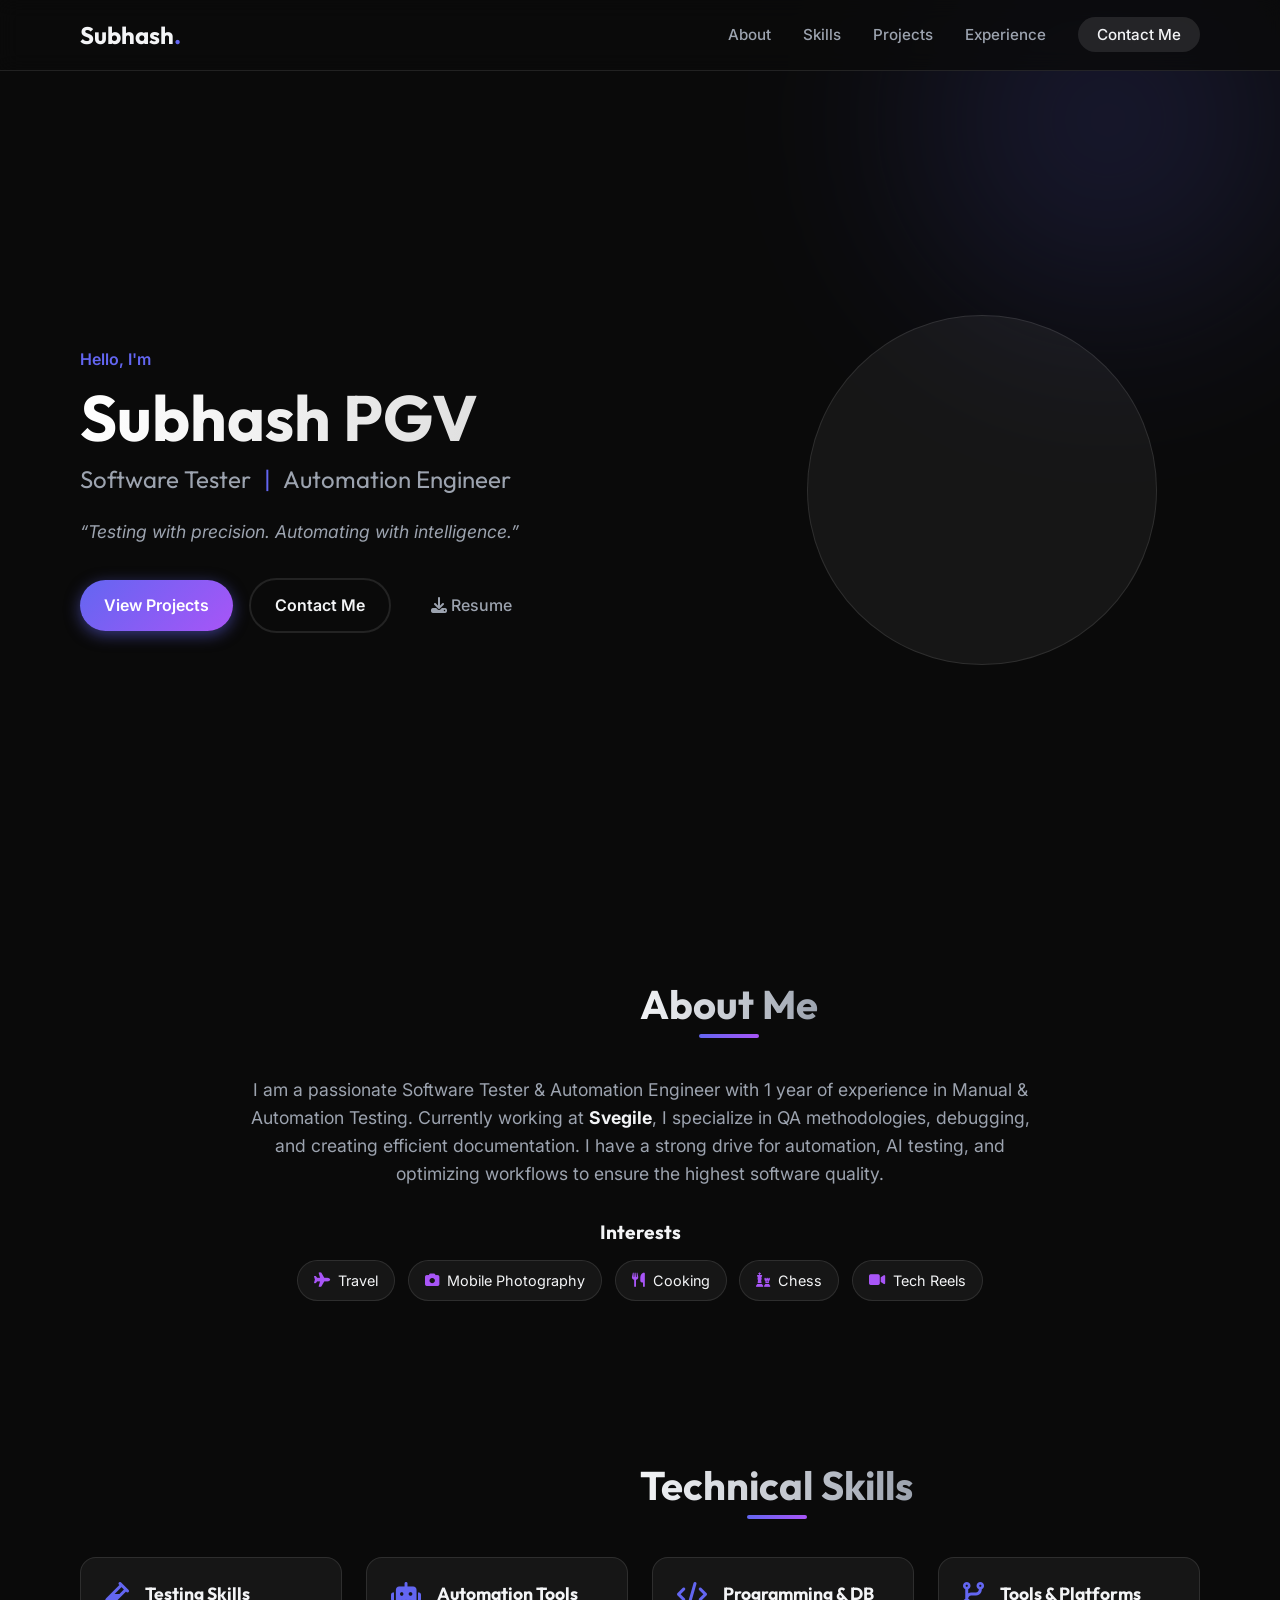
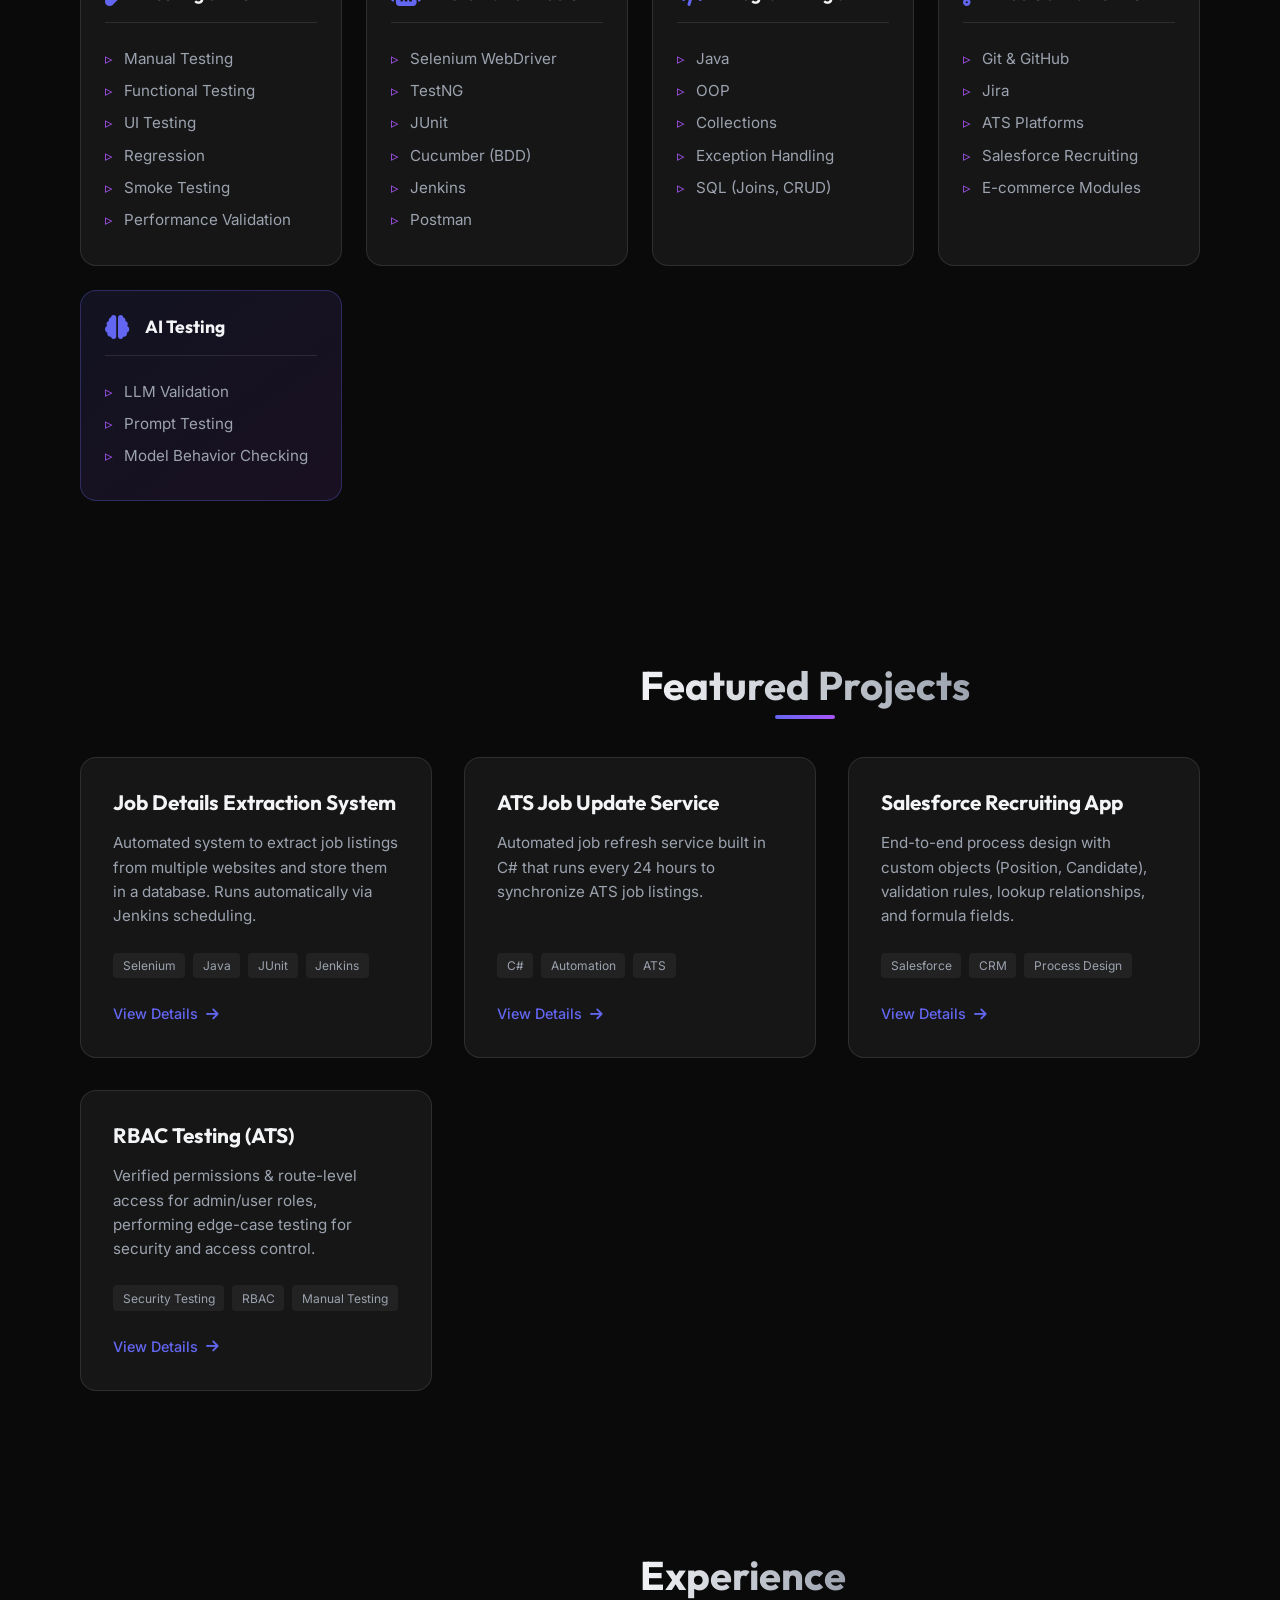
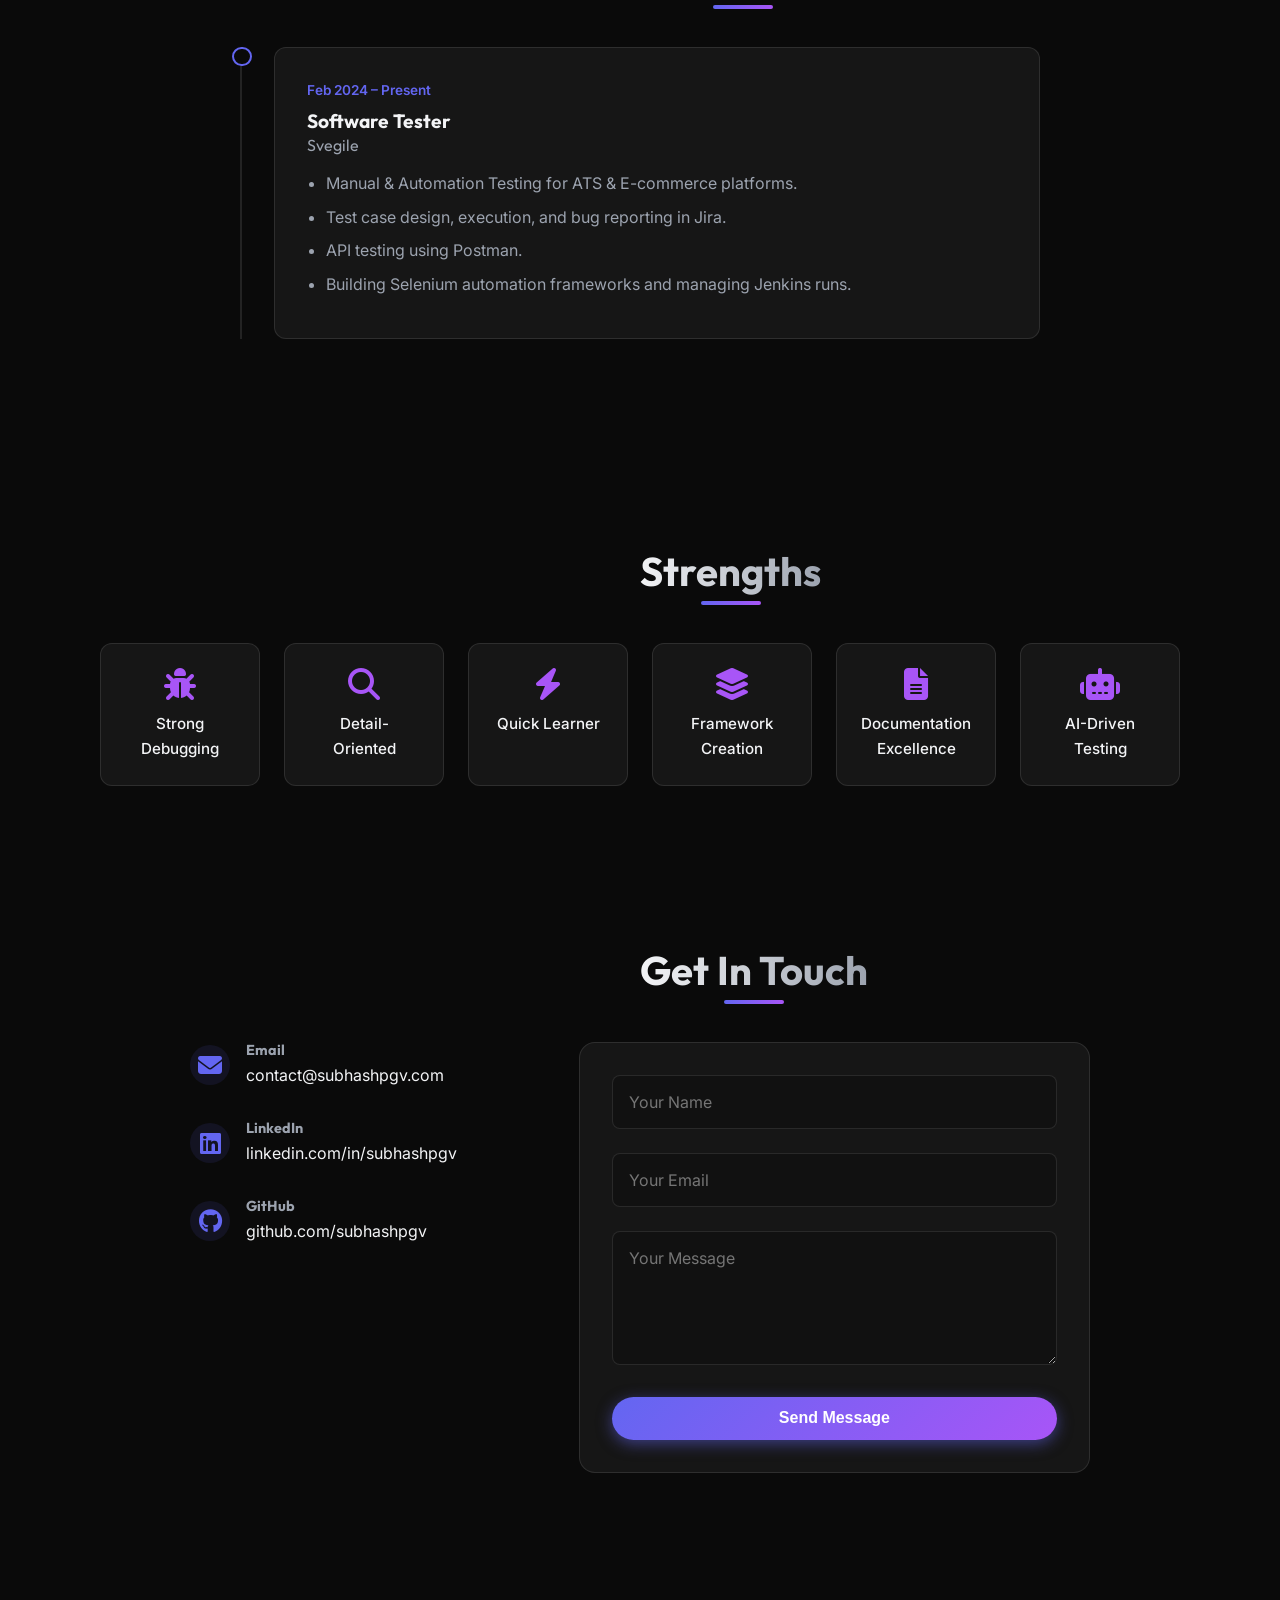
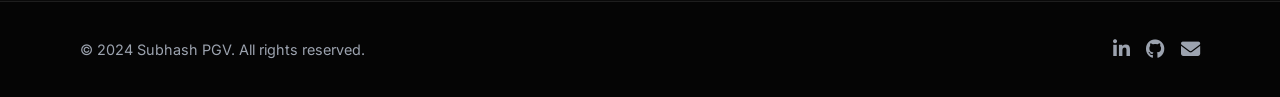
==== index.html @ 3dc6c3fd "Initial commit: Portfolio website" ====
<!DOCTYPE html>
<html lang="en">

<head>
    <meta charset="UTF-8">
    <meta name="viewport" content="width=device-width, initial-scale=1.0">
    <title>Subhash PGV | Software Tester & Automation Engineer</title>
    <meta name="description"
        content="Portfolio of Subhash PGV, a Software Tester & Automation Engineer specializing in Selenium, Java, and AI-driven testing.">
    <link rel="preconnect" href="https://fonts.googleapis.com">
    <link rel="preconnect" href="https://fonts.gstatic.com" crossorigin>
    <link
        href="https://fonts.googleapis.com/css2?family=Inter:wght@300;400;500;600;700&family=Outfit:wght@400;500;600;700&display=swap"
        rel="stylesheet">
    <link rel="stylesheet" href="style.css">
    <link rel="stylesheet" href="https://cdnjs.cloudflare.com/ajax/libs/font-awesome/6.4.0/css/all.min.css">
</head>

<body>
    <nav class="navbar">
        <div class="container nav-container">
            <a href="#" class="logo">Subhash<span class="accent">.</span></a>
            <button class="mobile-toggle" aria-label="Toggle navigation">
                <span class="bar"></span>
                <span class="bar"></span>
                <span class="bar"></span>
            </button>
            <ul class="nav-links">
                <li><a href="#about">About</a></li>
                <li><a href="#skills">Skills</a></li>
                <li><a href="#projects">Projects</a></li>
                <li><a href="#experience">Experience</a></li>
                <li><a href="#contact" class="btn-nav">Contact Me</a></li>
            </ul>
        </div>
    </nav>

    <header class="hero" id="home">
        <div class="container hero-container">
            <div class="hero-content">
                <span class="greeting">Hello, I'm</span>
                <h1 class="hero-title">Subhash PGV</h1>
                <h2 class="hero-subtitle">Software Tester <span class="divider">|</span> Automation Engineer</h2>
                <p class="hero-tagline">“Testing with precision. Automating with intelligence.”</p>
                <div class="hero-buttons">
                    <a href="#projects" class="btn btn-primary">View Projects</a>
                    <a href="#contact" class="btn btn-outline">Contact Me</a>
                    <a href="https://drive.google.com/file/d/YOUR_FILE_ID/view" target="_blank" class="btn btn-text"><i
                            class="fas fa-download"></i> Resume</a>
                </div>
            </div>
            <div class="hero-visual">
                <div class="visual-wrapper">
                    <!-- Image will be inserted here via CSS or img tag -->
                    <div class="glow-effect"></div>
                </div>
            </div>
        </div>
    </header>

    <section id="about" class="section about-section">
        <div class="container">
            <h2 class="section-title">About Me</h2>
            <div class="about-content">
                <p class="about-text">
                    I am a passionate Software Tester & Automation Engineer with 1 year of experience in Manual &
                    Automation Testing.
                    Currently working at <strong>Svegile</strong>, I specialize in QA methodologies, debugging, and
                    creating efficient documentation.
                    I have a strong drive for automation, AI testing, and optimizing workflows to ensure the highest
                    software quality.
                </p>
                <div class="interests">
                    <h3>Interests</h3>
                    <div class="interest-tags">
                        <span class="tag"><i class="fas fa-plane"></i> Travel</span>
                        <span class="tag"><i class="fas fa-camera"></i> Mobile Photography</span>
                        <span class="tag"><i class="fas fa-utensils"></i> Cooking</span>
                        <span class="tag"><i class="fas fa-chess"></i> Chess</span>
                        <span class="tag"><i class="fas fa-video"></i> Tech Reels</span>
                    </div>
                </div>
            </div>
        </div>
    </section>

    <section id="skills" class="section skills-section">
        <div class="container">
            <h2 class="section-title">Technical Skills</h2>
            <div class="skills-grid">
                <!-- Testing Skills -->
                <div class="skill-category">
                    <div class="category-header">
                        <i class="fas fa-vial"></i>
                        <h3>Testing Skills</h3>
                    </div>
                    <ul class="skill-list">
                        <li>Manual Testing</li>
                        <li>Functional Testing</li>
                        <li>UI Testing</li>
                        <li>Regression</li>
                        <li>Smoke Testing</li>
                        <li>Performance Validation</li>
                    </ul>
                </div>

                <!-- Automation Tools -->
                <div class="skill-category">
                    <div class="category-header">
                        <i class="fas fa-robot"></i>
                        <h3>Automation Tools</h3>
                    </div>
                    <ul class="skill-list">
                        <li>Selenium WebDriver</li>
                        <li>TestNG</li>
                        <li>JUnit</li>
                        <li>Cucumber (BDD)</li>
                        <li>Jenkins</li>
                        <li>Postman</li>
                    </ul>
                </div>

                <!-- Programming & DB -->
                <div class="skill-category">
                    <div class="category-header">
                        <i class="fas fa-code"></i>
                        <h3>Programming & DB</h3>
                    </div>
                    <ul class="skill-list">
                        <li>Java</li>
                        <li>OOP</li>
                        <li>Collections</li>
                        <li>Exception Handling</li>
                        <li>SQL (Joins, CRUD)</li>
                    </ul>
                </div>

                <!-- Version Control & Management -->
                <div class="skill-category">
                    <div class="category-header">
                        <i class="fas fa-code-branch"></i>
                        <h3>Tools & Platforms</h3>
                    </div>
                    <ul class="skill-list">
                        <li>Git & GitHub</li>
                        <li>Jira</li>
                        <li>ATS Platforms</li>
                        <li>Salesforce Recruiting</li>
                        <li>E-commerce Modules</li>
                    </ul>
                </div>

                <!-- AI Testing -->
                <div class="skill-category highlight-category">
                    <div class="category-header">
                        <i class="fas fa-brain"></i>
                        <h3>AI Testing</h3>
                    </div>
                    <ul class="skill-list">
                        <li>LLM Validation</li>
                        <li>Prompt Testing</li>
                        <li>Model Behavior Checking</li>
                    </ul>
                </div>
            </div>
        </div>
    </section>

    <section id="projects" class="section projects-section">
        <div class="container">
            <h2 class="section-title">Featured Projects</h2>
            <div class="projects-grid">
                <!-- Project 1 -->
                <article class="project-card">
                    <div class="card-content">
                        <h3 class="project-title">Job Details Extraction System</h3>
                        <p class="project-desc">Automated system to extract job listings from multiple websites and
                            store them in a database. Runs automatically via Jenkins scheduling.</p>
                        <div class="tech-stack">
                            <span>Selenium</span>
                            <span>Java</span>
                            <span>JUnit</span>
                            <span>Jenkins</span>
                        </div>
                        <a href="#" class="btn-link">View Details <i class="fas fa-arrow-right"></i></a>
                    </div>
                </article>

                <!-- Project 2 -->
                <article class="project-card">
                    <div class="card-content">
                        <h3 class="project-title">ATS Job Update Service</h3>
                        <p class="project-desc">Automated job refresh service built in C# that runs every 24 hours to
                            synchronize ATS job listings.</p>
                        <div class="tech-stack">
                            <span>C#</span>
                            <span>Automation</span>
                            <span>ATS</span>
                        </div>
                        <a href="#" class="btn-link">View Details <i class="fas fa-arrow-right"></i></a>
                    </div>
                </article>

                <!-- Project 3 -->
                <article class="project-card">
                    <div class="card-content">
                        <h3 class="project-title">Salesforce Recruiting App</h3>
                        <p class="project-desc">End-to-end process design with custom objects (Position, Candidate),
                            validation rules, lookup relationships, and formula fields.</p>
                        <div class="tech-stack">
                            <span>Salesforce</span>
                            <span>CRM</span>
                            <span>Process Design</span>
                        </div>
                        <a href="#" class="btn-link">View Details <i class="fas fa-arrow-right"></i></a>
                    </div>
                </article>

                <!-- Project 4 -->
                <article class="project-card">
                    <div class="card-content">
                        <h3 class="project-title">RBAC Testing (ATS)</h3>
                        <p class="project-desc">Verified permissions & route-level access for admin/user roles,
                            performing edge-case testing for security and access control.</p>
                        <div class="tech-stack">
                            <span>Security Testing</span>
                            <span>RBAC</span>
                            <span>Manual Testing</span>
                        </div>
                        <a href="#" class="btn-link">View Details <i class="fas fa-arrow-right"></i></a>
                    </div>
                </article>
            </div>
        </div>
    </section>

    <section id="experience" class="section experience-section">
        <div class="container">
            <h2 class="section-title">Experience</h2>
            <div class="timeline">
                <div class="timeline-item">
                    <div class="timeline-marker"></div>
                    <div class="timeline-content">
                        <span class="date">Feb 2024 – Present</span>
                        <h3 class="role">Software Tester</h3>
                        <h4 class="company">Svegile</h4>
                        <ul class="responsibilities">
                            <li>Manual & Automation Testing for ATS & E-commerce platforms.</li>
                            <li>Test case design, execution, and bug reporting in Jira.</li>
                            <li>API testing using Postman.</li>
                            <li>Building Selenium automation frameworks and managing Jenkins runs.</li>
                        </ul>
                    </div>
                </div>
            </div>
        </div>
    </section>

    <section id="strengths" class="section strengths-section">
        <div class="container">
            <h2 class="section-title">Strengths</h2>
            <div class="strengths-wrapper">
                <div class="strength-badge">
                    <i class="fas fa-bug"></i>
                    <span>Strong Debugging</span>
                </div>
                <div class="strength-badge">
                    <i class="fas fa-search"></i>
                    <span>Detail-Oriented</span>
                </div>
                <div class="strength-badge">
                    <i class="fas fa-bolt"></i>
                    <span>Quick Learner</span>
                </div>
                <div class="strength-badge">
                    <i class="fas fa-layer-group"></i>
                    <span>Framework Creation</span>
                </div>
                <div class="strength-badge">
                    <i class="fas fa-file-alt"></i>
                    <span>Documentation Excellence</span>
                </div>
                <div class="strength-badge">
                    <i class="fas fa-robot"></i>
                    <span>AI-Driven Testing</span>
                </div>
            </div>
        </div>
    </section>

    <section id="contact" class="section contact-section">
        <div class="container">
            <h2 class="section-title">Get In Touch</h2>
            <div class="contact-wrapper">
                <div class="contact-info">
                    <div class="info-item">
                        <i class="fas fa-envelope"></i>
                        <div>
                            <h4>Email</h4>
                            <a href="mailto:contact@subhashpgv.com">contact@subhashpgv.com</a>
                        </div>
                    </div>
                    <div class="info-item">
                        <i class="fab fa-linkedin"></i>
                        <div>
                            <h4>LinkedIn</h4>
                            <a href="#">linkedin.com/in/subhashpgv</a>
                        </div>
                    </div>
                    <div class="info-item">
                        <i class="fab fa-github"></i>
                        <div>
                            <h4>GitHub</h4>
                            <a href="#">github.com/subhashpgv</a>
                        </div>
                    </div>
                </div>
                <form class="contact-form" id="contactForm">
                    <div class="form-group">
                        <input type="text" id="name" required placeholder="Your Name">
                    </div>
                    <div class="form-group">
                        <input type="email" id="email" required placeholder="Your Email">
                    </div>
                    <div class="form-group">
                        <textarea id="message" rows="5" required placeholder="Your Message"></textarea>
                    </div>
                    <button type="submit" class="btn btn-primary btn-block">Send Message</button>
                </form>
            </div>
        </div>
    </section>

    <footer class="footer">
        <div class="container">
            <div class="footer-content">
                <p>&copy; 2024 Subhash PGV. All rights reserved.</p>
                <div class="social-links">
                    <a href="#" aria-label="LinkedIn"><i class="fab fa-linkedin-in"></i></a>
                    <a href="#" aria-label="GitHub"><i class="fab fa-github"></i></a>
                    <a href="#" aria-label="Email"><i class="fas fa-envelope"></i></a>
                </div>
            </div>
        </div>
    </footer>

    <script src="script.js"></script>
</body>

</html>
---- style.css ----
/* Design System & Variables */
:root {
    --bg-dark: #0a0a0a;
    --bg-card: rgba(255, 255, 255, 0.05);
    --bg-card-hover: rgba(255, 255, 255, 0.1);
    --primary: #6366f1;
    /* Indigo */
    --primary-glow: rgba(99, 102, 241, 0.5);
    --secondary: #a855f7;
    /* Purple */
    --accent: #ec4899;
    /* Pink */
    --text-main: #f3f4f6;
    --text-muted: #9ca3af;
    --border: rgba(255, 255, 255, 0.1);
    --font-main: 'Inter', sans-serif;
    --font-heading: 'Outfit', sans-serif;
    --transition: all 0.3s ease;
}

/* Reset & Base Styles */
* {
    margin: 0;
    padding: 0;
    box-sizing: border-box;
}

html {
    scroll-behavior: smooth;
}

body {
    font-family: var(--font-main);
    background-color: var(--bg-dark);
    color: var(--text-main);
    line-height: 1.6;
    overflow-x: hidden;
}

a {
    text-decoration: none;
    color: inherit;
    transition: var(--transition);
}

ul {
    list-style: none;
}

img {
    max-width: 100%;
    display: block;
}

.container {
    width: 90%;
    max-width: 1200px;
    margin: 0 auto;
    padding: 0 1rem;
}

/* Typography */
h1,
h2,
h3,
h4 {
    font-family: var(--font-heading);
    font-weight: 700;
    line-height: 1.2;
}

.section-title {
    font-size: 2.5rem;
    text-align: center;
    margin-bottom: 3rem;
    background: linear-gradient(to right, var(--text-main), var(--text-muted));
    -webkit-background-clip: text;
    -webkit-text-fill-color: transparent;
    position: relative;
    display: inline-block;
    left: 50%;
    transform: translateX(-50%);
}

.section-title::after {
    content: '';
    position: absolute;
    bottom: -10px;
    left: 50%;
    transform: translateX(-50%);
    width: 60px;
    height: 4px;
    background: linear-gradient(to right, var(--primary), var(--secondary));
    border-radius: 2px;
}

/* Buttons */
.btn {
    display: inline-block;
    padding: 0.8rem 1.5rem;
    border-radius: 50px;
    font-weight: 600;
    cursor: pointer;
    transition: var(--transition);
    border: none;
    font-size: 1rem;
}

.btn-primary {
    background: linear-gradient(135deg, var(--primary), var(--secondary));
    color: white;
    box-shadow: 0 4px 15px var(--primary-glow);
}

.btn-primary:hover {
    transform: translateY(-2px);
    box-shadow: 0 6px 20px var(--primary-glow);
}

.btn-outline {
    background: transparent;
    border: 2px solid var(--border);
    color: var(--text-main);
}

.btn-outline:hover {
    border-color: var(--primary);
    background: rgba(99, 102, 241, 0.1);
}

.btn-text {
    color: var(--text-muted);
    font-weight: 500;
}

.btn-text:hover {
    color: var(--primary);
}

/* Navbar */
.navbar {
    position: fixed;
    top: 0;
    left: 0;
    width: 100%;
    z-index: 1000;
    background: rgba(10, 10, 10, 0.8);
    backdrop-filter: blur(10px);
    border-bottom: 1px solid var(--border);
    padding: 1rem 0;
}

.nav-container {
    display: flex;
    justify-content: space-between;
    align-items: center;
}

.logo {
    font-family: var(--font-heading);
    font-size: 1.5rem;
    font-weight: 700;
}

.logo .accent {
    color: var(--primary);
}

.nav-links {
    display: flex;
    gap: 2rem;
    align-items: center;
}

.nav-links a {
    font-weight: 500;
    font-size: 0.95rem;
    color: var(--text-muted);
}

.nav-links a:hover,
.nav-links a.active {
    color: var(--text-main);
}

.btn-nav {
    padding: 0.5rem 1.2rem;
    background: rgba(255, 255, 255, 0.1);
    border-radius: 50px;
    color: var(--text-main) !important;
    transition: var(--transition);
}

.btn-nav:hover {
    background: var(--primary);
}

.mobile-toggle {
    display: none;
    background: none;
    border: none;
    cursor: pointer;
    flex-direction: column;
    gap: 5px;
}

.bar {
    width: 25px;
    height: 3px;
    background-color: var(--text-main);
    border-radius: 3px;
    transition: var(--transition);
}

/* Hero Section */
.hero {
    min-height: 100vh;
    display: flex;
    align-items: center;
    padding-top: 80px;
    /* Nav height */
    position: relative;
    overflow: hidden;
}

.hero::before {
    content: '';
    position: absolute;
    top: -20%;
    right: -10%;
    width: 600px;
    height: 600px;
    background: radial-gradient(circle, var(--primary-glow) 0%, transparent 70%);
    opacity: 0.4;
    filter: blur(80px);
    z-index: -1;
}

.hero-container {
    display: grid;
    grid-template-columns: 1.2fr 0.8fr;
    gap: 2rem;
    align-items: center;
}

.greeting {
    color: var(--primary);
    font-weight: 600;
    margin-bottom: 0.5rem;
    display: block;
}

.hero-title {
    font-size: 4rem;
    margin-bottom: 0.5rem;
    background: linear-gradient(to right, #fff, #ccc);
    -webkit-background-clip: text;
    -webkit-text-fill-color: transparent;
}

.hero-subtitle {
    font-size: 1.5rem;
    color: var(--text-muted);
    font-weight: 400;
    margin-bottom: 1.5rem;
}

.hero-subtitle .divider {
    color: var(--primary);
    margin: 0 0.5rem;
}

.hero-tagline {
    font-size: 1.1rem;
    color: var(--text-muted);
    margin-bottom: 2rem;
    max-width: 500px;
    font-style: italic;
}

.hero-buttons {
    display: flex;
    gap: 1rem;
    align-items: center;
    flex-wrap: wrap;
}

.hero-visual {
    display: flex;
    justify-content: center;
    align-items: center;
}

.visual-wrapper {
    width: 350px;
    height: 350px;
    border-radius: 50%;
    background: var(--bg-card);
    position: relative;
    border: 1px solid var(--border);
    overflow: hidden;
    /* Placeholder for image */
    display: flex;
    align-items: center;
    justify-content: center;
}

.visual-wrapper img {
    width: 100%;
    height: 100%;
    object-fit: cover;
}

/* Sections */
.section {
    padding: 5rem 0;
}

/* About Section */
.about-text {
    text-align: center;
    max-width: 800px;
    margin: 0 auto 2rem;
    font-size: 1.1rem;
    color: var(--text-muted);
}

.about-text strong {
    color: var(--text-main);
}

.interests {
    text-align: center;
    margin-top: 2rem;
}

.interests h3 {
    font-size: 1.2rem;
    margin-bottom: 1rem;
    color: var(--text-main);
}

.interest-tags {
    display: flex;
    justify-content: center;
    flex-wrap: wrap;
    gap: 0.8rem;
}

.tag {
    background: var(--bg-card);
    padding: 0.5rem 1rem;
    border-radius: 50px;
    font-size: 0.9rem;
    border: 1px solid var(--border);
    display: flex;
    align-items: center;
    gap: 0.5rem;
    transition: var(--transition);
}

.tag:hover {
    border-color: var(--primary);
    background: var(--bg-card-hover);
    transform: translateY(-2px);
}

.tag i {
    color: var(--secondary);
}

/* Skills Section */
.skills-grid {
    display: grid;
    grid-template-columns: repeat(auto-fit, minmax(250px, 1fr));
    gap: 1.5rem;
}

.skill-category {
    background: var(--bg-card);
    border: 1px solid var(--border);
    border-radius: 16px;
    padding: 1.5rem;
    transition: var(--transition);
}

.skill-category:hover {
    transform: translateY(-5px);
    border-color: var(--primary);
    box-shadow: 0 10px 30px rgba(0, 0, 0, 0.2);
}

.category-header {
    display: flex;
    align-items: center;
    gap: 1rem;
    margin-bottom: 1.5rem;
    padding-bottom: 1rem;
    border-bottom: 1px solid var(--border);
}

.category-header i {
    font-size: 1.5rem;
    color: var(--primary);
}

.category-header h3 {
    font-size: 1.1rem;
}

.skill-list li {
    margin-bottom: 0.5rem;
    color: var(--text-muted);
    font-size: 0.95rem;
    position: relative;
    padding-left: 1.2rem;
}

.skill-list li::before {
    content: '▹';
    position: absolute;
    left: 0;
    color: var(--secondary);
}

.highlight-category {
    background: linear-gradient(145deg, rgba(99, 102, 241, 0.1), rgba(168, 85, 247, 0.1));
    border-color: rgba(99, 102, 241, 0.3);
}

/* Projects Section */
.projects-grid {
    display: grid;
    grid-template-columns: repeat(auto-fit, minmax(300px, 1fr));
    gap: 2rem;
}

.project-card {
    background: var(--bg-card);
    border-radius: 16px;
    overflow: hidden;
    border: 1px solid var(--border);
    transition: var(--transition);
    display: flex;
    flex-direction: column;
}

.project-card:hover {
    transform: translateY(-5px);
    border-color: var(--secondary);
}

.card-content {
    padding: 2rem;
    flex: 1;
    display: flex;
    flex-direction: column;
}

.project-title {
    font-size: 1.3rem;
    margin-bottom: 1rem;
    color: var(--text-main);
}

.project-desc {
    color: var(--text-muted);
    font-size: 0.95rem;
    margin-bottom: 1.5rem;
    flex-grow: 1;
}

.tech-stack {
    display: flex;
    flex-wrap: wrap;
    gap: 0.5rem;
    margin-bottom: 1.5rem;
}

.tech-stack span {
    font-size: 0.75rem;
    padding: 0.2rem 0.6rem;
    background: rgba(255, 255, 255, 0.05);
    border-radius: 4px;
    color: var(--text-muted);
}

.btn-link {
    color: var(--primary);
    font-weight: 500;
    font-size: 0.9rem;
    display: inline-flex;
    align-items: center;
    gap: 0.5rem;
}

.btn-link:hover {
    gap: 0.8rem;
    color: var(--secondary);
}

/* Experience Section */
.timeline {
    max-width: 800px;
    margin: 0 auto;
    position: relative;
    padding-left: 2rem;
    border-left: 2px solid var(--border);
}

.timeline-item {
    position: relative;
    margin-bottom: 3rem;
}

.timeline-marker {
    position: absolute;
    left: -2.6rem;
    top: 0;
    width: 1.2rem;
    height: 1.2rem;
    background: var(--bg-dark);
    border: 2px solid var(--primary);
    border-radius: 50%;
}

.timeline-content {
    background: var(--bg-card);
    padding: 2rem;
    border-radius: 12px;
    border: 1px solid var(--border);
}

.date {
    font-size: 0.85rem;
    color: var(--primary);
    font-weight: 600;
    margin-bottom: 0.5rem;
    display: block;
}

.role {
    font-size: 1.2rem;
    margin-bottom: 0.2rem;
}

.company {
    font-size: 1rem;
    color: var(--text-muted);
    font-weight: 400;
    margin-bottom: 1rem;
}

.responsibilities {
    list-style: disc;
    padding-left: 1.2rem;
    color: var(--text-muted);
}

.responsibilities li {
    margin-bottom: 0.5rem;
}

/* Strengths Section */
.strengths-wrapper {
    display: flex;
    flex-wrap: wrap;
    justify-content: center;
    gap: 1.5rem;
}

.strength-badge {
    display: flex;
    flex-direction: column;
    align-items: center;
    gap: 0.8rem;
    background: var(--bg-card);
    padding: 1.5rem;
    border-radius: 12px;
    width: 160px;
    text-align: center;
    border: 1px solid var(--border);
    transition: var(--transition);
}

.strength-badge:hover {
    border-color: var(--primary);
    transform: translateY(-5px);
}

.strength-badge i {
    font-size: 2rem;
    color: var(--secondary);
}

.strength-badge span {
    font-size: 0.95rem;
    font-weight: 500;
}

/* Contact Section */
.contact-wrapper {
    display: grid;
    grid-template-columns: 1fr 1.5fr;
    gap: 3rem;
    max-width: 900px;
    margin: 0 auto;
}

.info-item {
    display: flex;
    align-items: center;
    gap: 1rem;
    margin-bottom: 2rem;
}

.info-item i {
    font-size: 1.5rem;
    color: var(--primary);
    width: 40px;
    height: 40px;
    background: rgba(99, 102, 241, 0.1);
    display: flex;
    align-items: center;
    justify-content: center;
    border-radius: 50%;
}

.info-item h4 {
    font-size: 0.9rem;
    color: var(--text-muted);
    margin-bottom: 0.2rem;
}

.contact-form {
    background: var(--bg-card);
    padding: 2rem;
    border-radius: 16px;
    border: 1px solid var(--border);
}

.form-group {
    margin-bottom: 1.5rem;
}

.form-group input,
.form-group textarea {
    width: 100%;
    padding: 1rem;
    background: rgba(0, 0, 0, 0.2);
    border: 1px solid var(--border);
    border-radius: 8px;
    color: var(--text-main);
    font-family: var(--font-main);
    font-size: 1rem;
    transition: var(--transition);
}

.form-group input:focus,
.form-group textarea:focus {
    outline: none;
    border-color: var(--primary);
    background: rgba(0, 0, 0, 0.4);
}

.btn-block {
    width: 100%;
}

/* Footer */
.footer {
    padding: 2rem 0;
    border-top: 1px solid var(--border);
    margin-top: 3rem;
    background: #050505;
}

.footer-content {
    display: flex;
    justify-content: space-between;
    align-items: center;
}

.footer p {
    color: var(--text-muted);
    font-size: 0.9rem;
}

.social-links {
    display: flex;
    gap: 1rem;
}

.social-links a {
    color: var(--text-muted);
    font-size: 1.2rem;
}

.social-links a:hover {
    color: var(--primary);
}

/* Mobile Responsiveness */
@media (max-width: 768px) {
    .section-title {
        font-size: 2rem;
    }

    .mobile-toggle {
        display: flex;
        z-index: 1001;
    }

    .nav-links {
        position: fixed;
        top: 0;
        right: -100%;
        width: 70%;
        height: 100vh;
        background: rgba(10, 10, 10, 0.95);
        backdrop-filter: blur(10px);
        flex-direction: column;
        justify-content: center;
        transition: var(--transition);
        border-left: 1px solid var(--border);
    }

    .nav-links.active {
        right: 0;
    }

    .hero-container {
        grid-template-columns: 1fr;
        text-align: center;
        padding-top: 2rem;
    }

    .hero-title {
        font-size: 2.5rem;
    }

    .hero-buttons {
        justify-content: center;
    }

    .hero-visual {
        margin-top: 2rem;
    }

    .visual-wrapper {
        width: 280px;
        height: 280px;
    }

    .contact-wrapper {
        grid-template-columns: 1fr;
    }

    .footer-content {
        flex-direction: column;
        gap: 1rem;
        text-align: center;
    }
}

@media (max-width: 480px) {
    .hero-title {
        font-size: 2rem;
    }

    .section {
        padding: 3rem 0;
    }

    .visual-wrapper {
        width: 240px;
        height: 240px;
    }
}
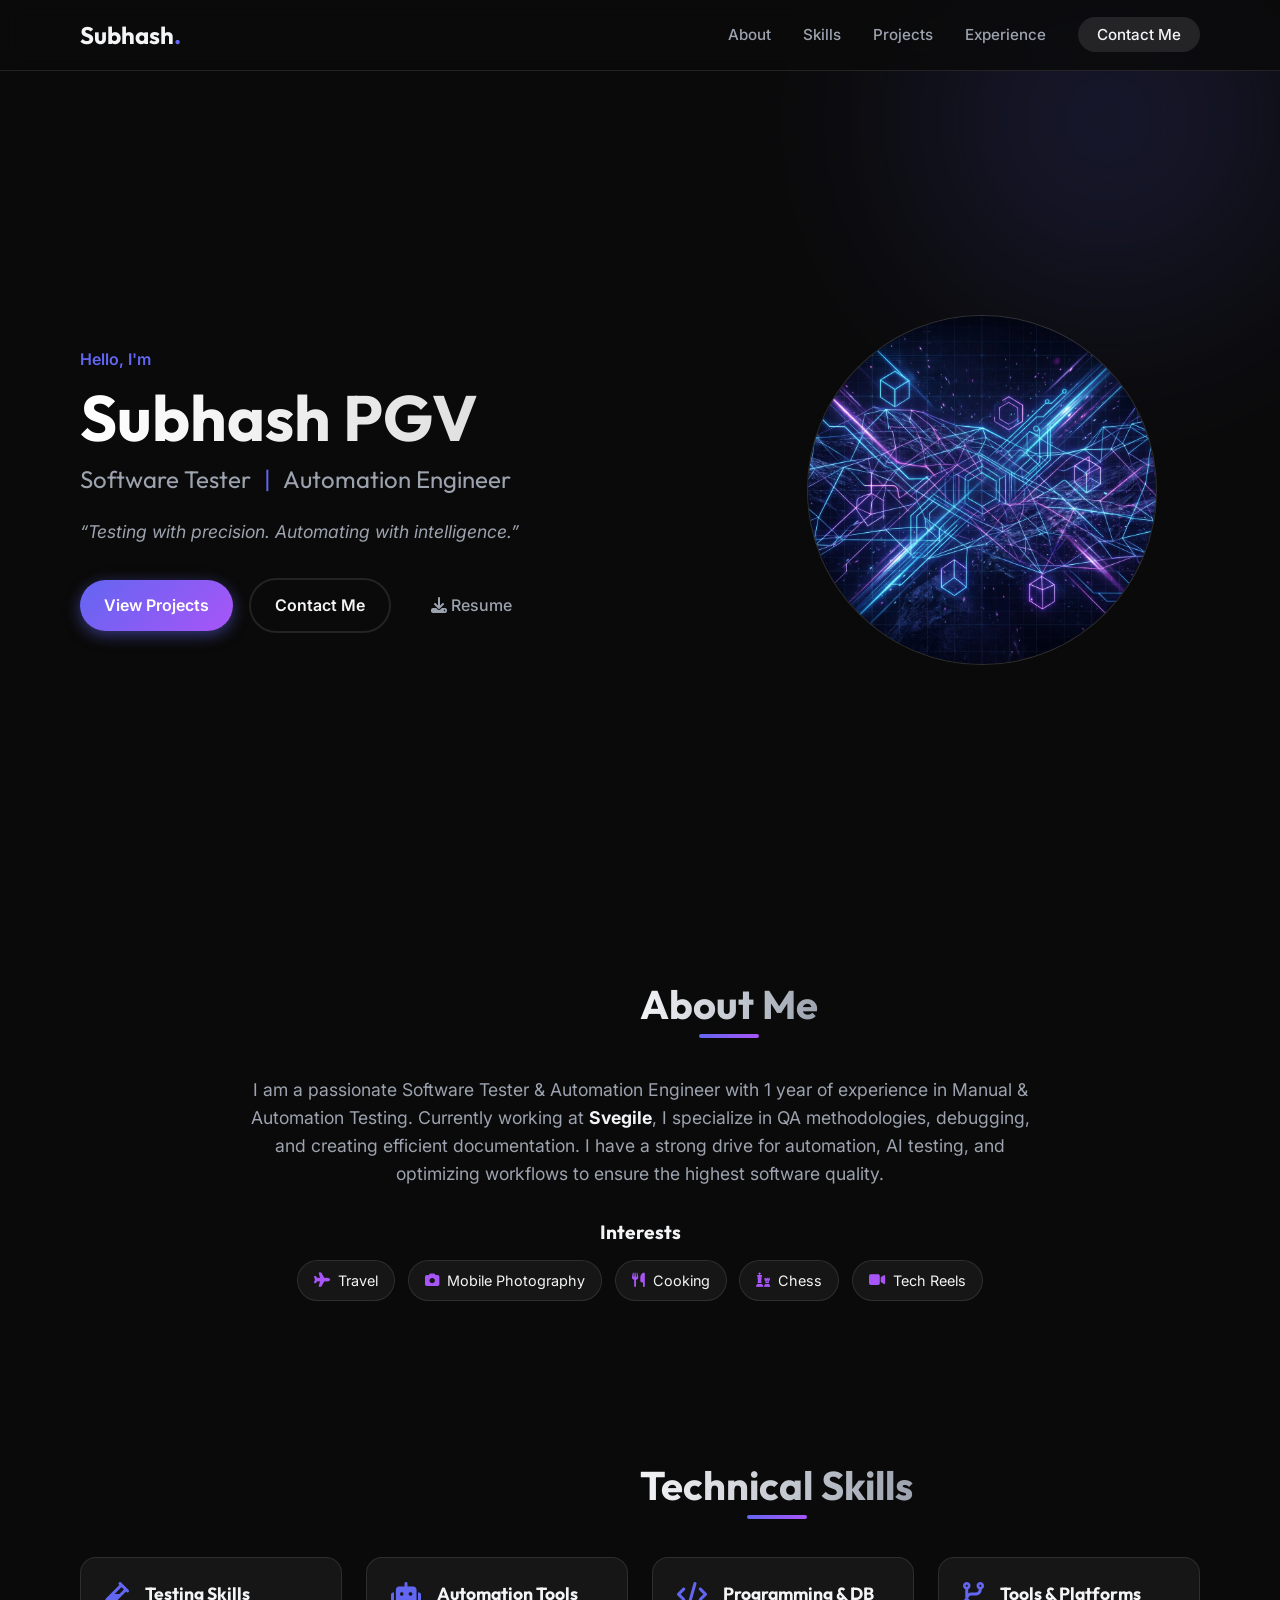
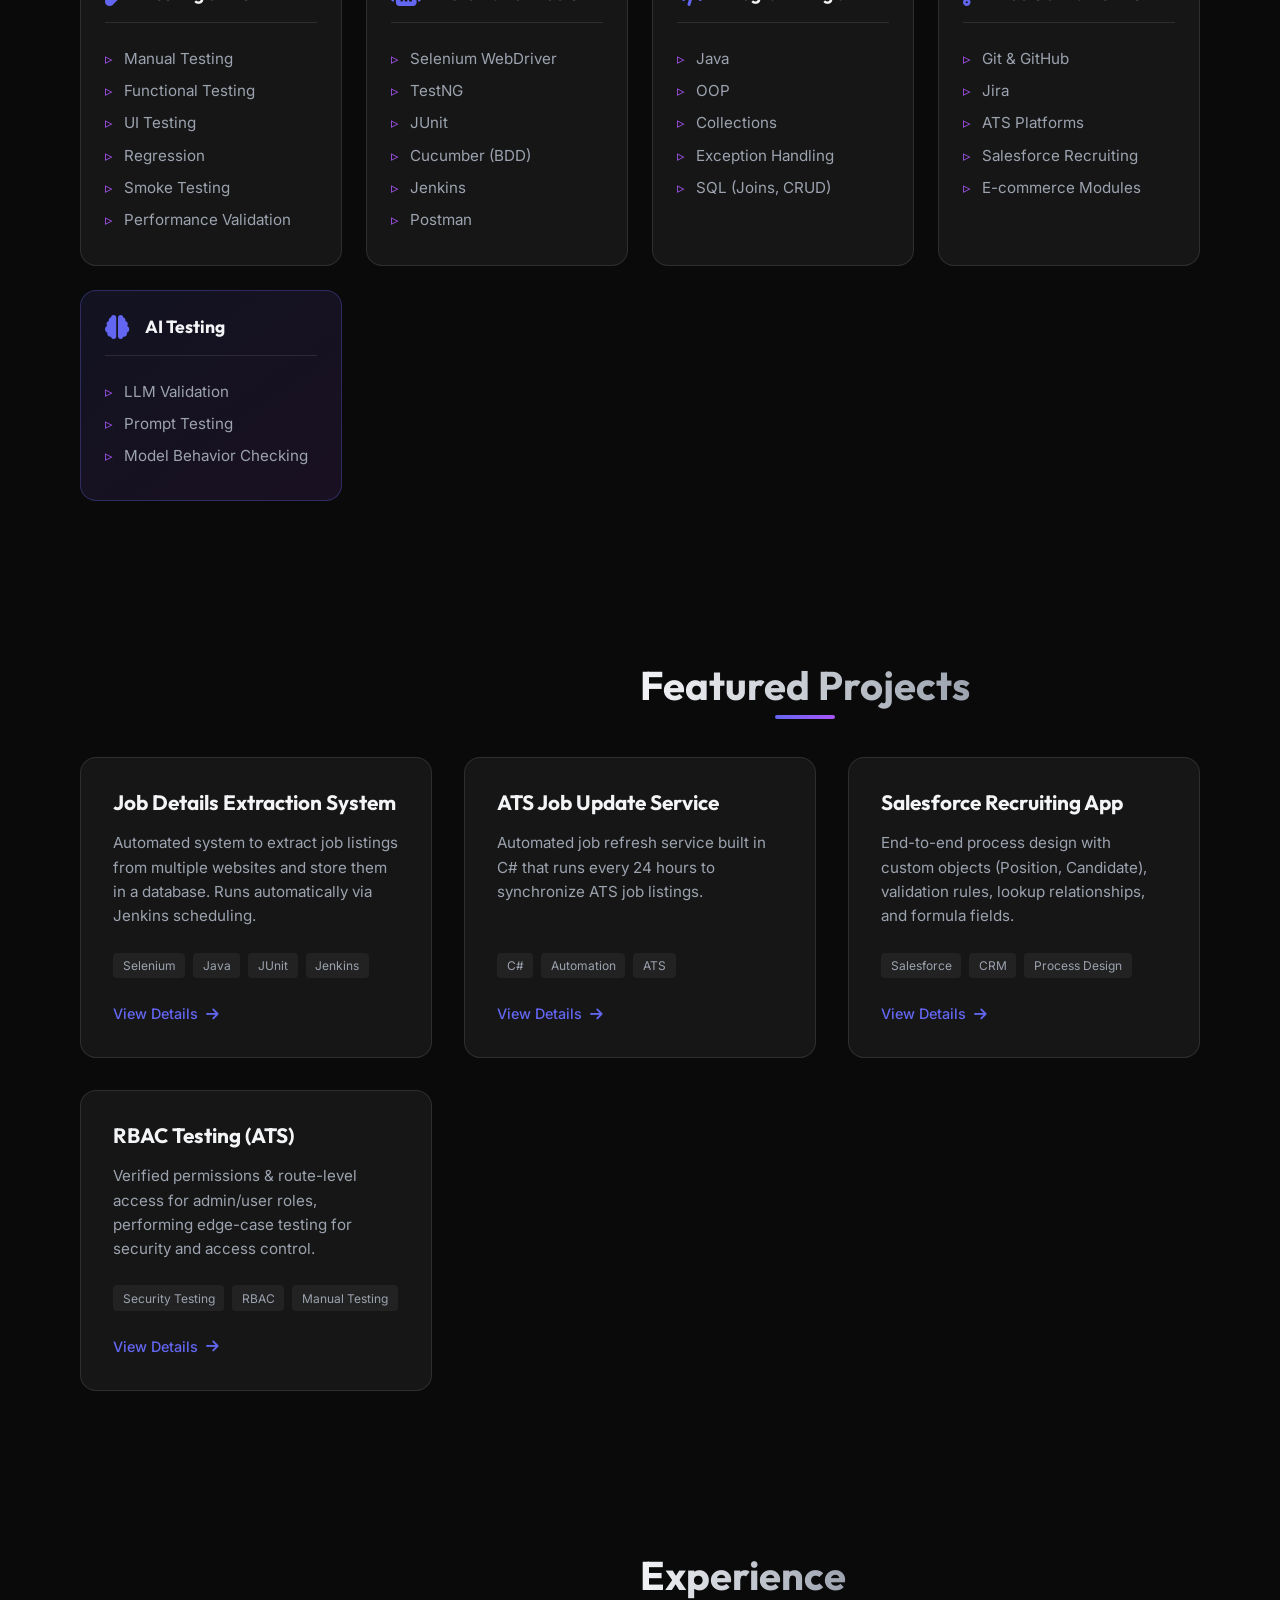
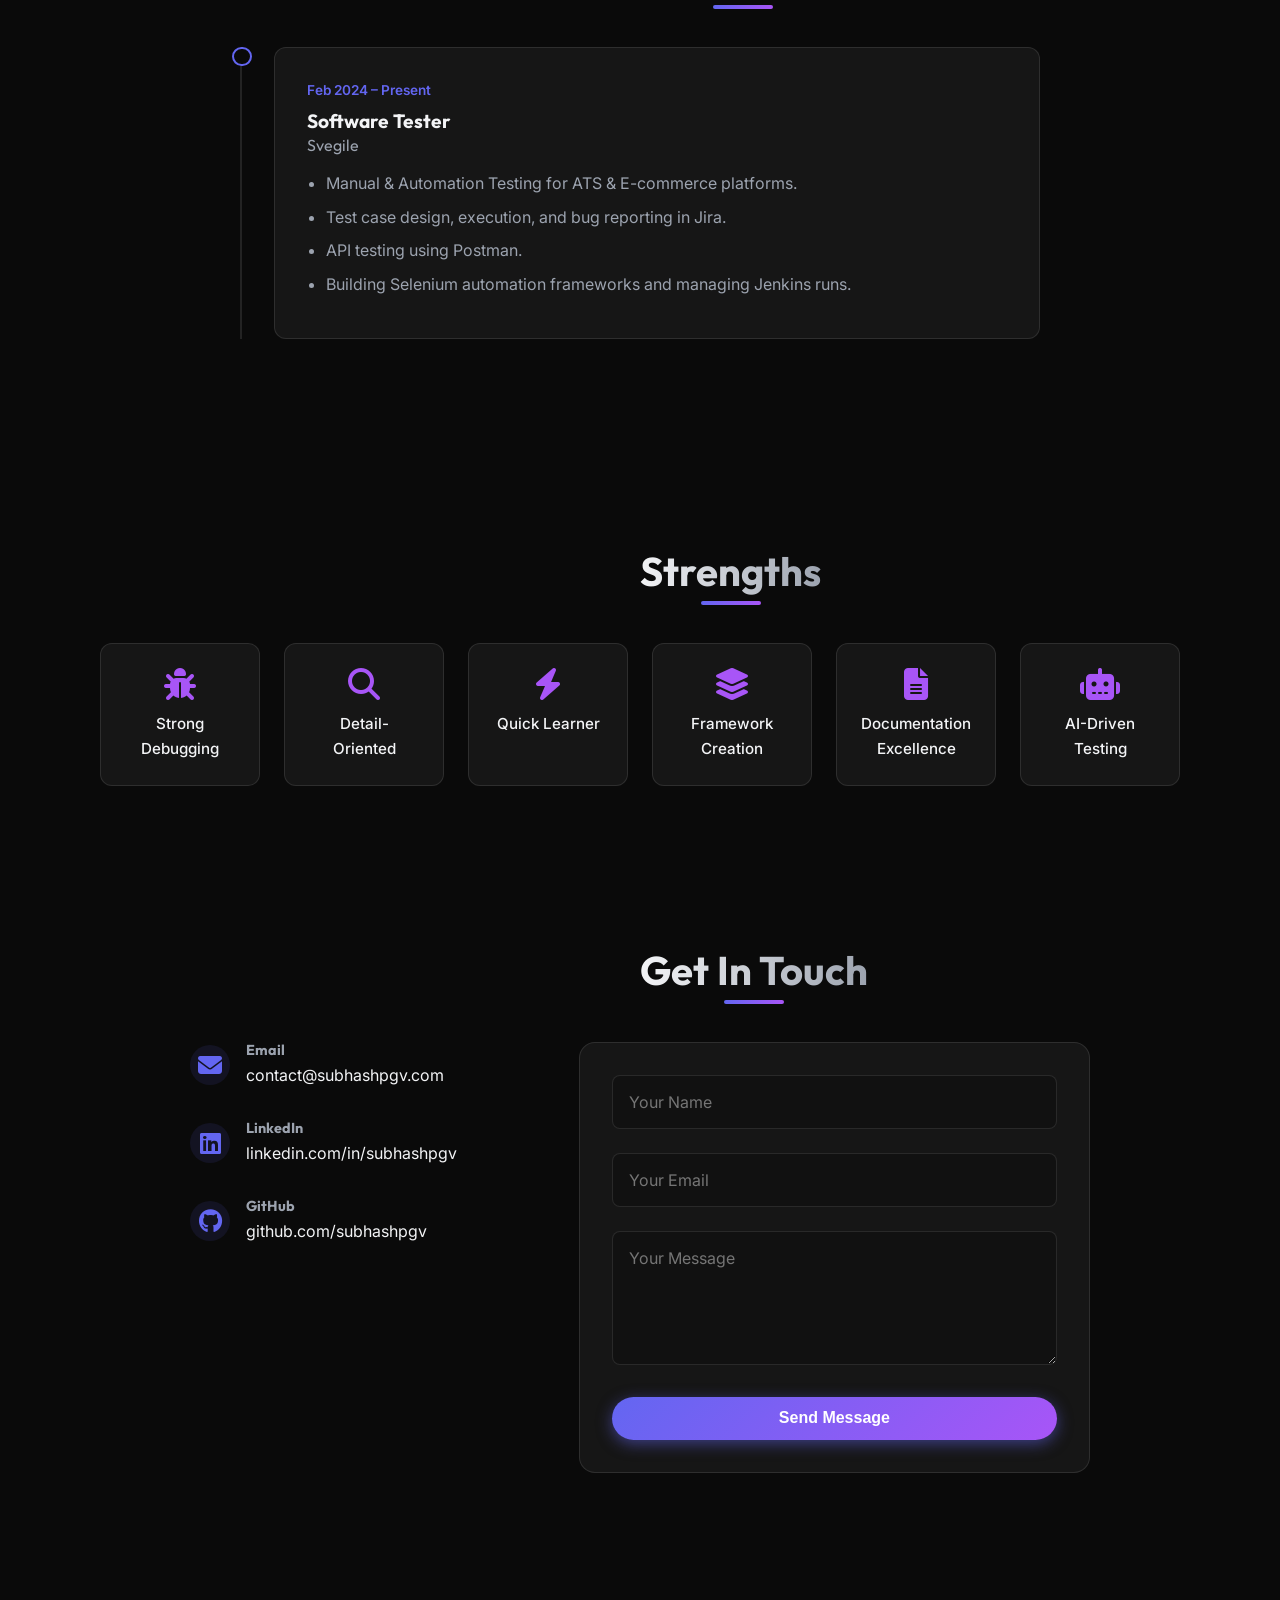
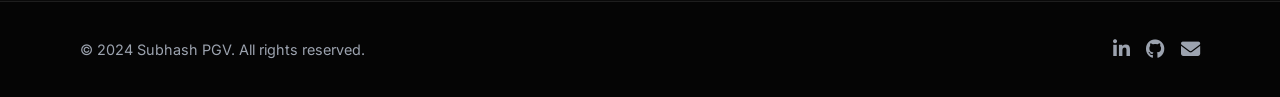
==== commit f6094116: "image added" ====
--- a/index.html
+++ b/index.html
@@ -51,7 +51,7 @@
             </div>
             <div class="hero-visual">
                 <div class="visual-wrapper">
-                    <!-- Image will be inserted here via CSS or img tag -->
+                    <img src="hero-image.png" alt="Hero Image" class="hero-img">
                     <div class="glow-effect"></div>
                 </div>
             </div>
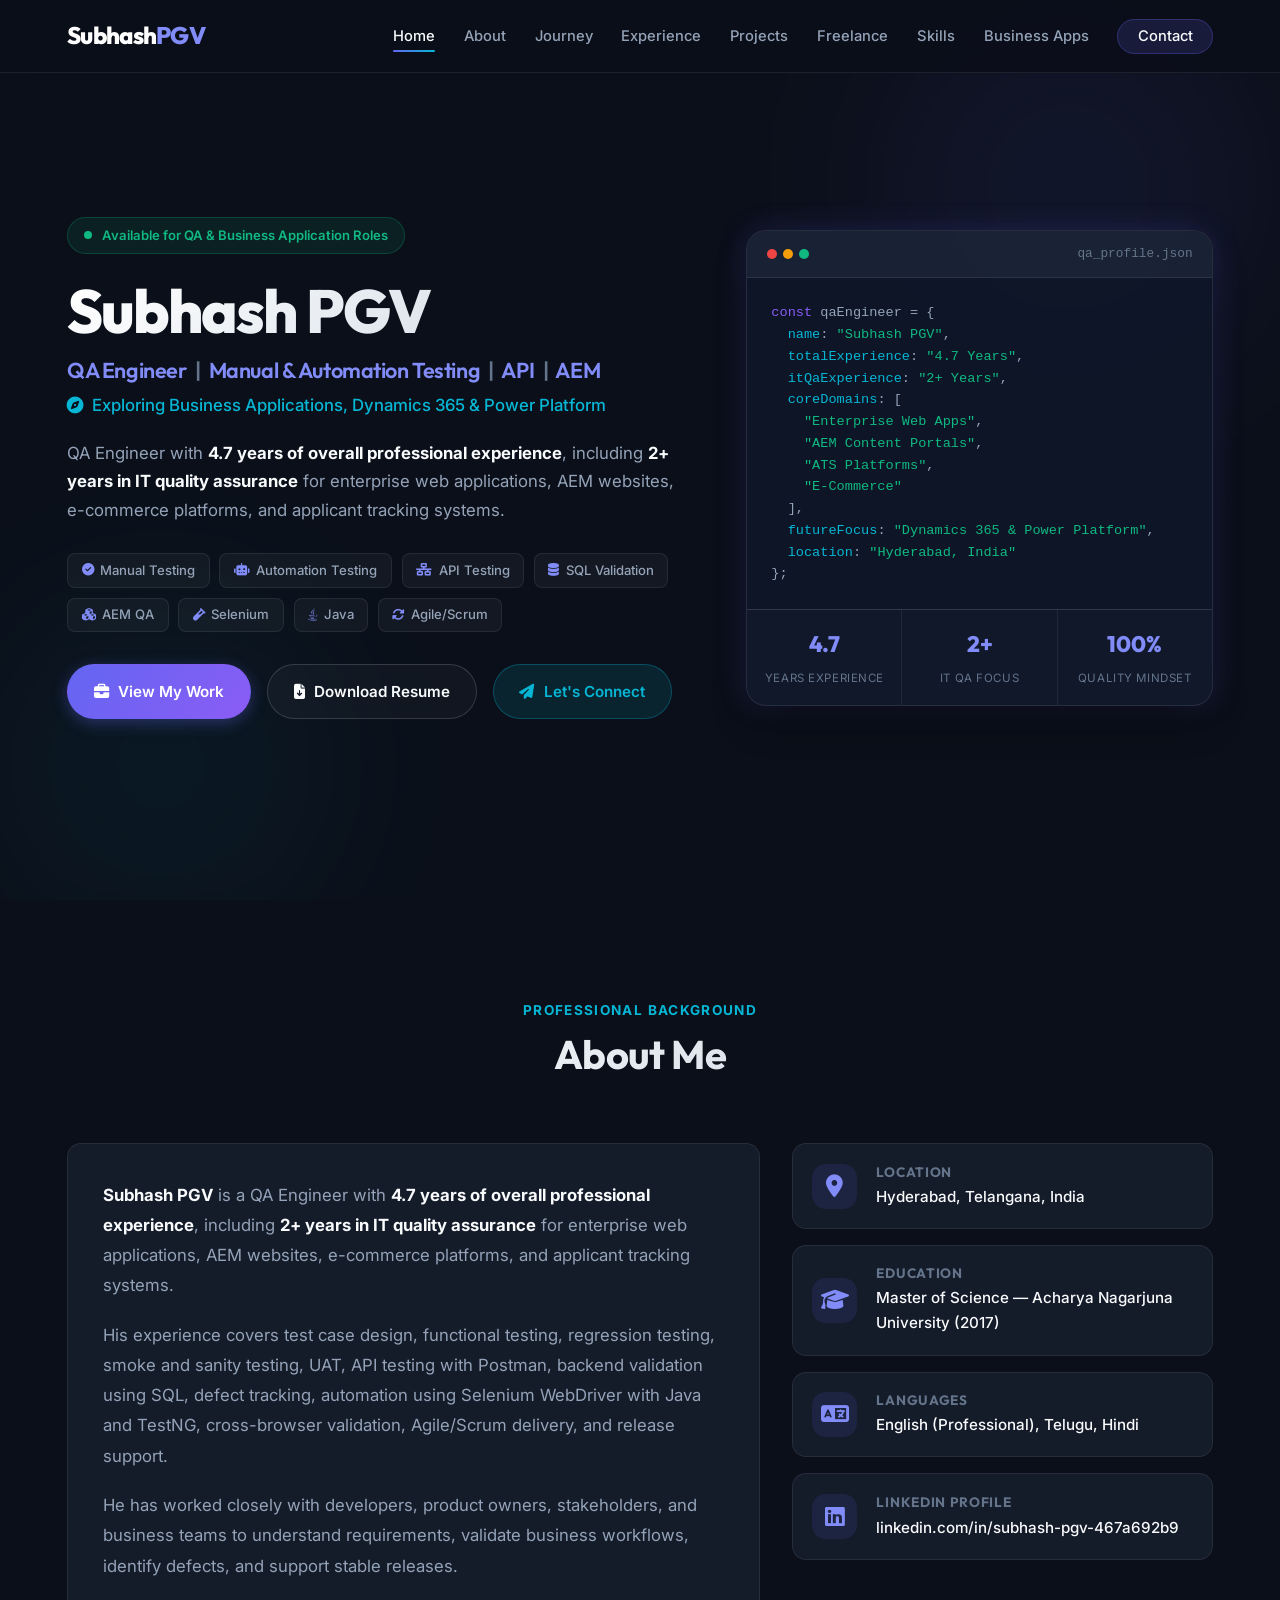
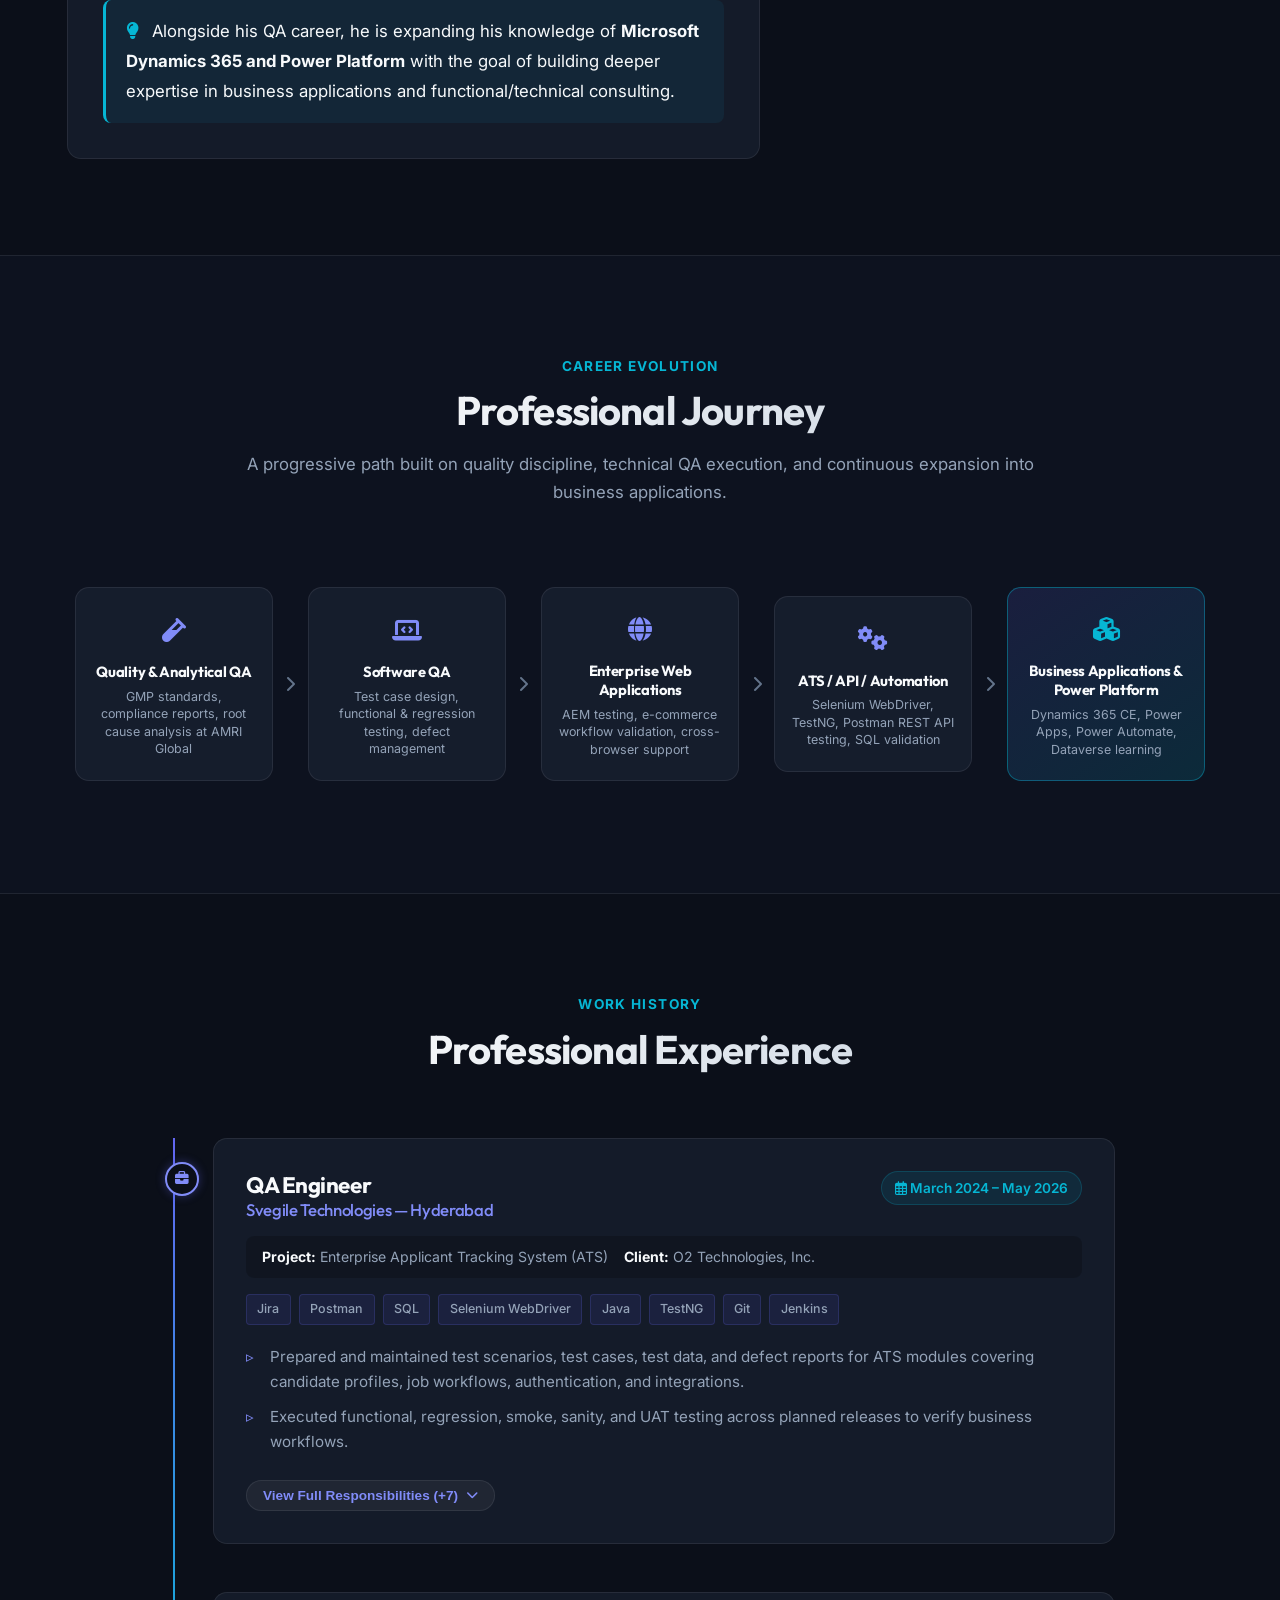
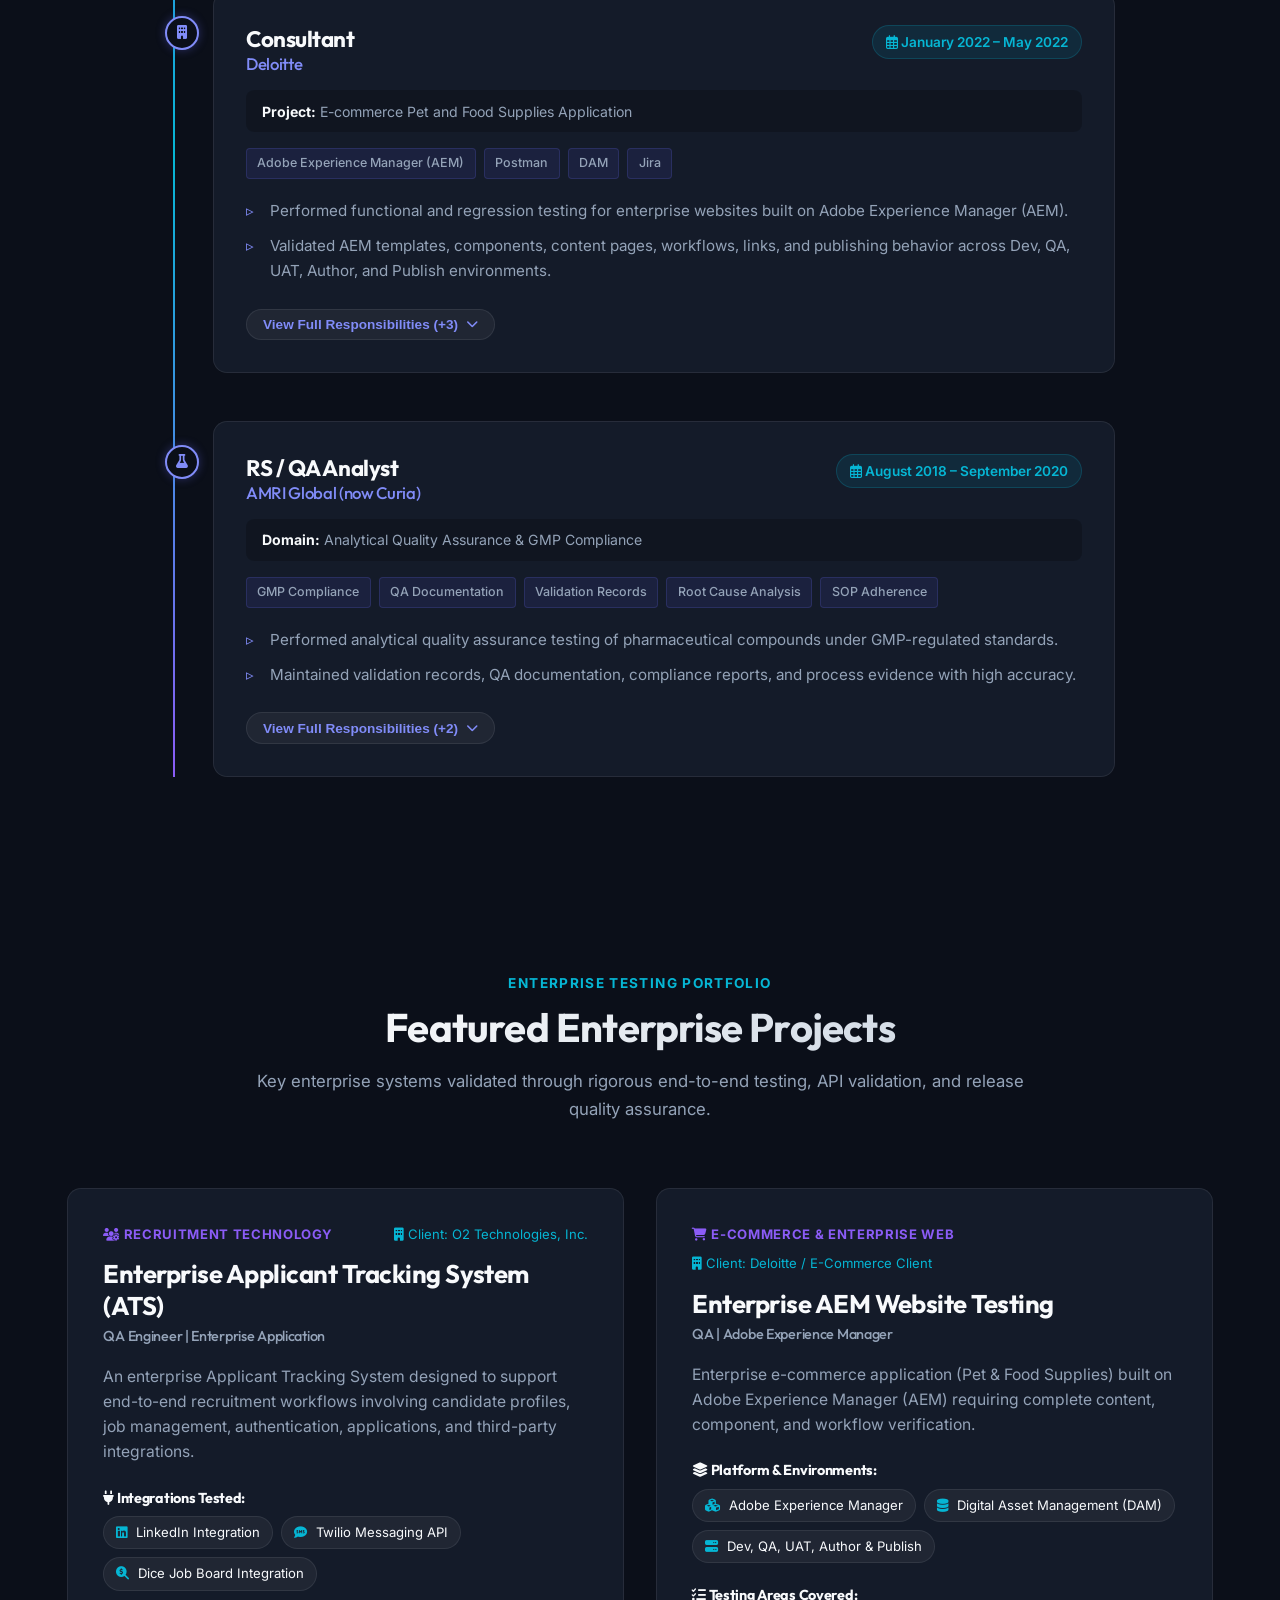
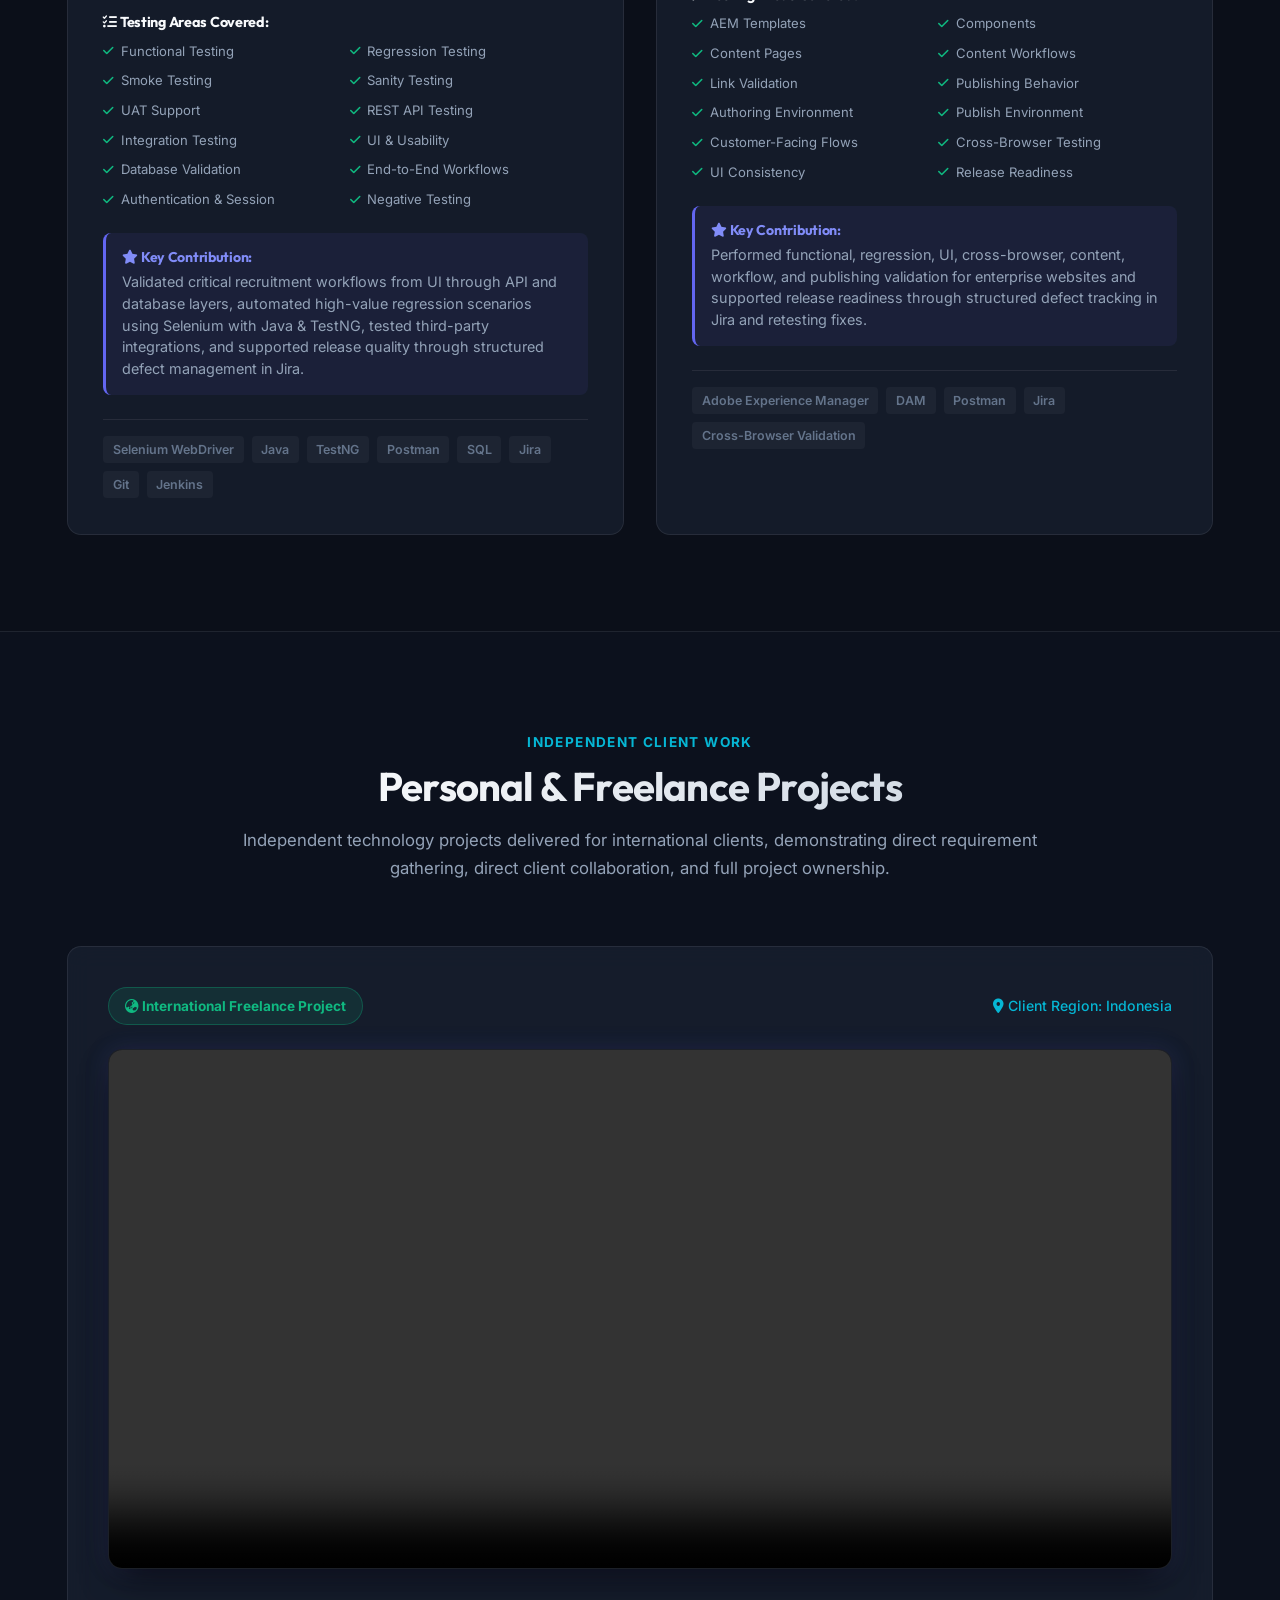
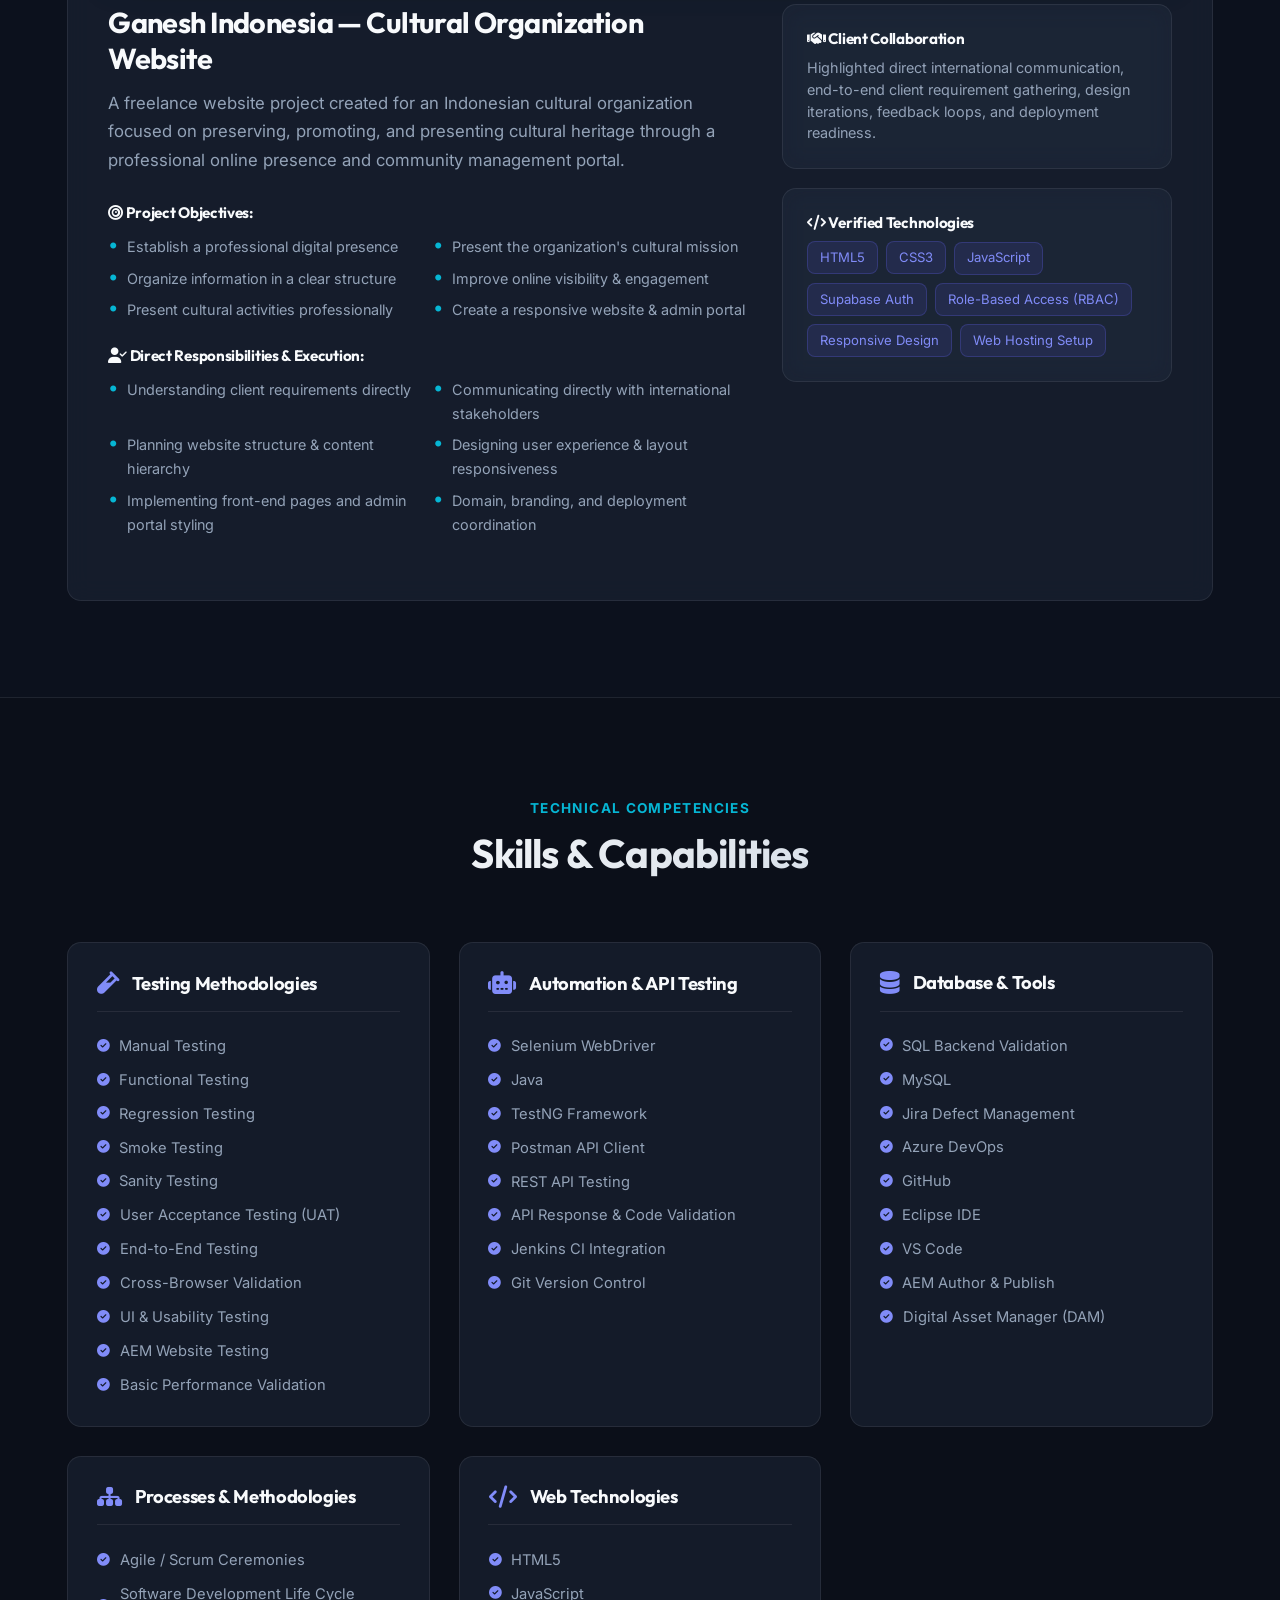
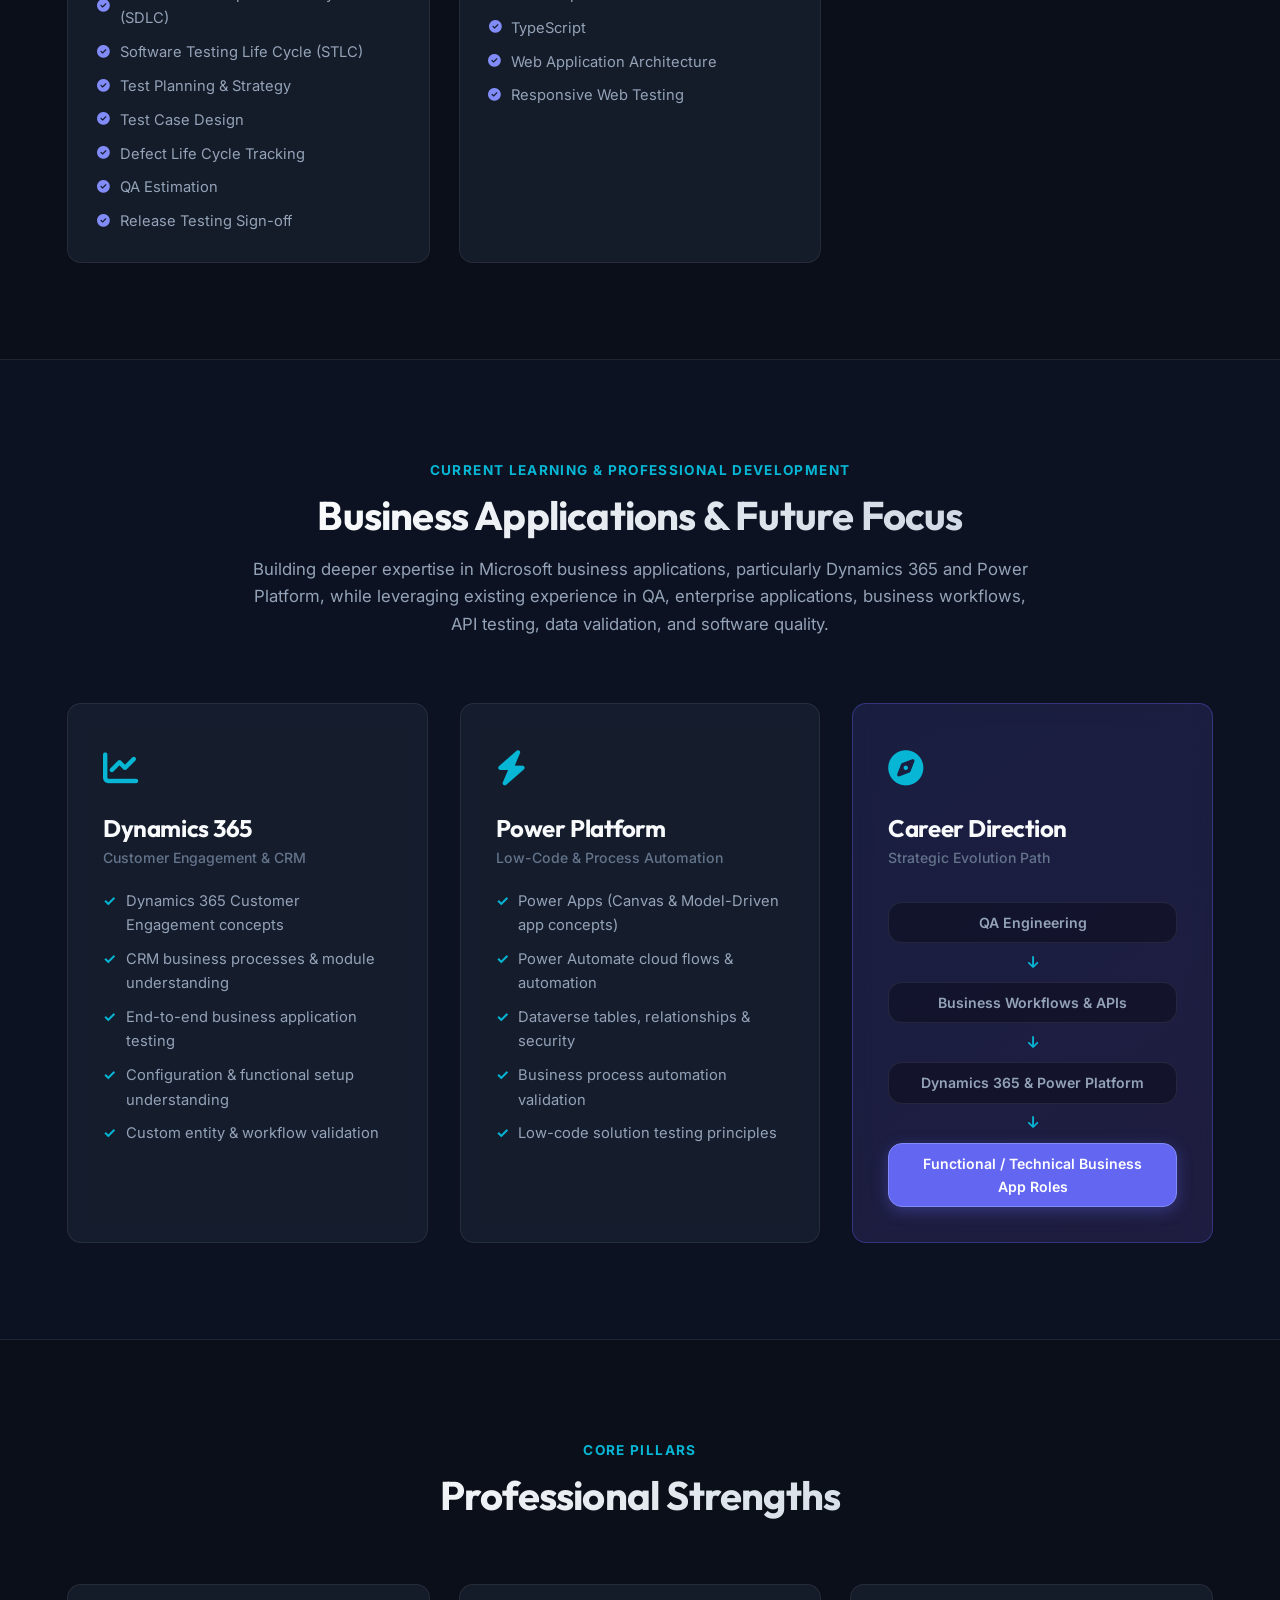
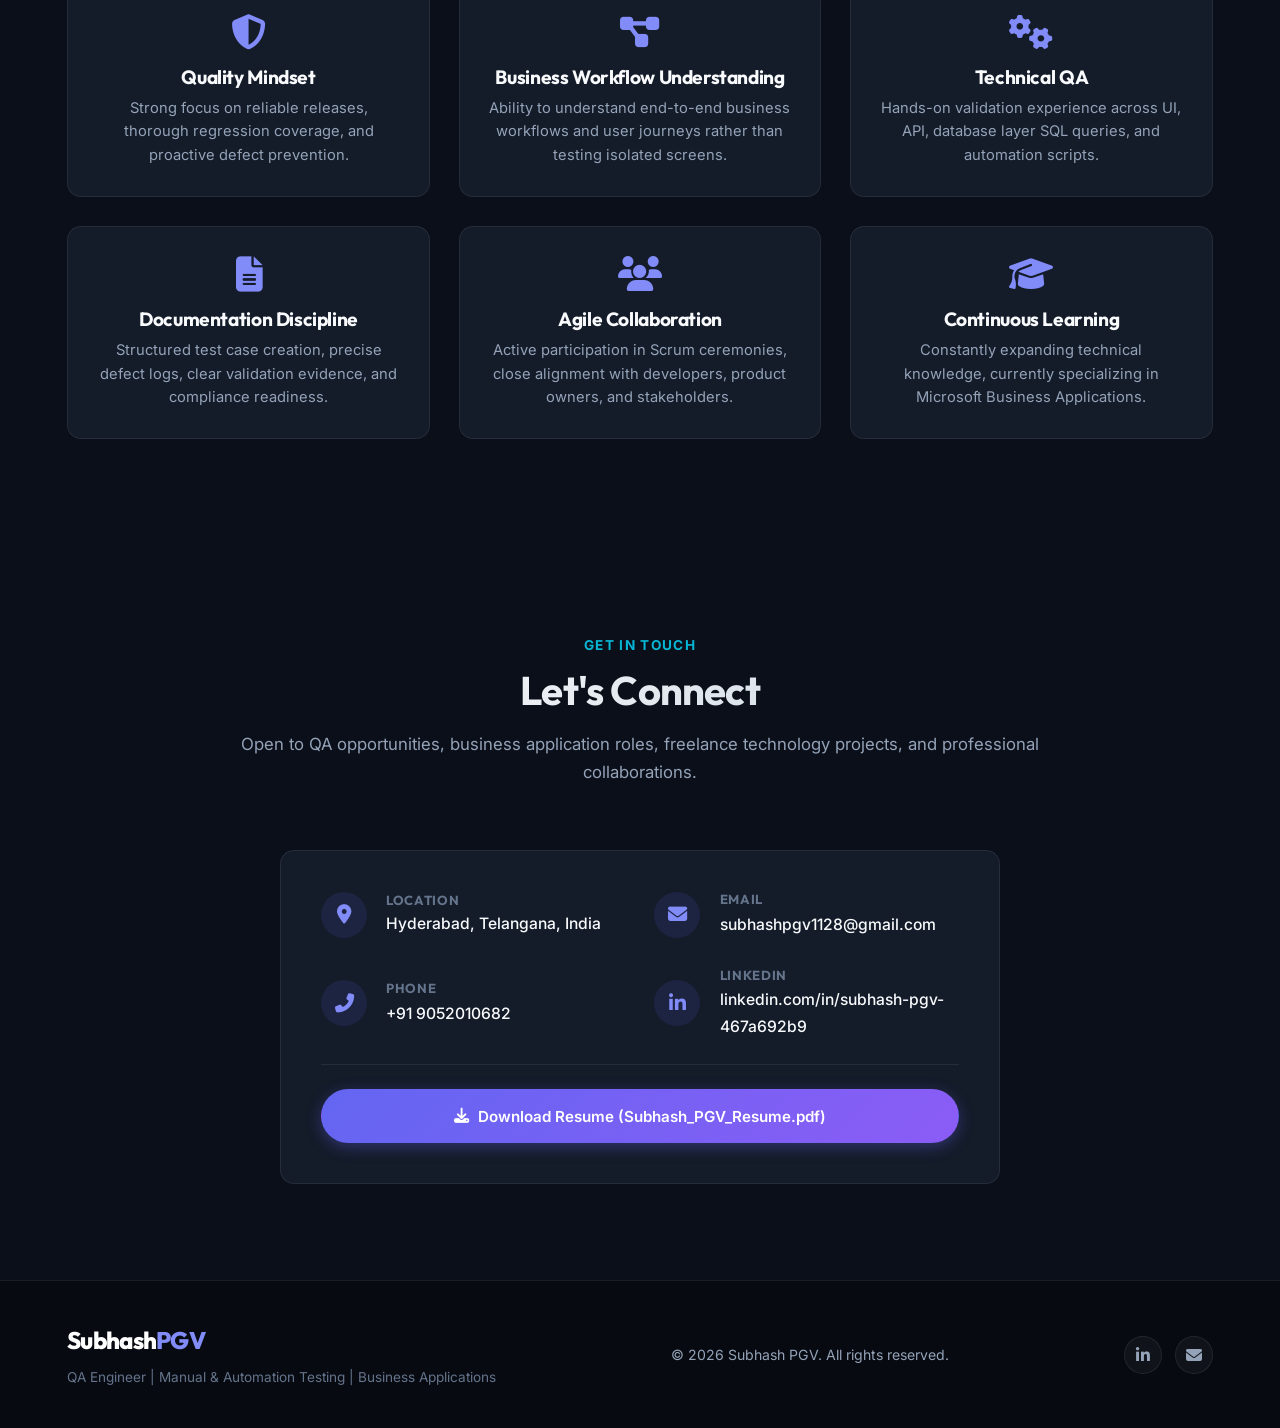
==== commit 7acb880f: "feat: enhance site interactivity with scrollspy, scroll animations, accordion controls, and asset up" ====
--- a/index.html
+++ b/index.html
@@ -4,346 +4,987 @@
 <head>
     <meta charset="UTF-8">
     <meta name="viewport" content="width=device-width, initial-scale=1.0">
-    <title>Subhash PGV | Software Tester & Automation Engineer</title>
+    <title>Subhash PGV | QA Engineer | Software Testing | AEM | Business Applications</title>
     <meta name="description"
-        content="Portfolio of Subhash PGV, a Software Tester & Automation Engineer specializing in Selenium, Java, and AI-driven testing.">
+        content="Portfolio of Subhash PGV, QA Engineer with 4.7 years of overall professional experience in software testing, enterprise web applications, AEM, API testing, automation, SQL validation, and business applications.">
+    <meta name="keywords"
+        content="Subhash PGV, QA Engineer, QA Analyst, Software Testing, Manual Testing, Automation Testing, Selenium, API Testing, Postman, SQL, AEM QA, Adobe Experience Manager, Enterprise Application Testing, Applicant Tracking System, Dynamics 365, Power Platform, Freelance Website Development">
+    <meta name="author" content="Subhash PGV">
+
+    <!-- Open Graph Meta Tags -->
+    <meta property="og:title" content="Subhash PGV | QA Engineer | Business Applications">
+    <meta property="og:description"
+        content="QA Engineer with 4.7 years of overall professional experience (2+ years in IT QA) specializing in enterprise applications, AEM, API testing, and Microsoft Business Applications.">
+    <meta property="og:type" content="website">
+
+    <!-- Fonts & Icons -->
     <link rel="preconnect" href="https://fonts.googleapis.com">
     <link rel="preconnect" href="https://fonts.gstatic.com" crossorigin>
     <link
-        href="https://fonts.googleapis.com/css2?family=Inter:wght@300;400;500;600;700&family=Outfit:wght@400;500;600;700&display=swap"
+        href="https://fonts.googleapis.com/css2?family=Inter:wght@300;400;500;600;700&family=Outfit:wght@400;500;600;700;800&display=swap"
         rel="stylesheet">
+    <link rel="stylesheet" href="https://cdnjs.cloudflare.com/ajax/libs/font-awesome/6.4.0/css/all.min.css">
     <link rel="stylesheet" href="style.css">
-    <link rel="stylesheet" href="https://cdnjs.cloudflare.com/ajax/libs/font-awesome/6.4.0/css/all.min.css">
 </head>
 
 <body>
-    <nav class="navbar">
+    <!-- Header Navigation -->
+    <header class="navbar" id="navbar">
         <div class="container nav-container">
-            <a href="#" class="logo">Subhash<span class="accent">.</span></a>
-            <button class="mobile-toggle" aria-label="Toggle navigation">
+            <a href="#home" class="logo" aria-label="Subhash PGV Home">Subhash<span class="accent">PGV</span></a>
+            <button class="mobile-toggle" id="mobileToggle" aria-label="Toggle Navigation Menu" aria-expanded="false">
                 <span class="bar"></span>
                 <span class="bar"></span>
                 <span class="bar"></span>
             </button>
-            <ul class="nav-links">
-                <li><a href="#about">About</a></li>
-                <li><a href="#skills">Skills</a></li>
-                <li><a href="#projects">Projects</a></li>
-                <li><a href="#experience">Experience</a></li>
-                <li><a href="#contact" class="btn-nav">Contact Me</a></li>
-            </ul>
-        </div>
-    </nav>
-
-    <header class="hero" id="home">
-        <div class="container hero-container">
-            <div class="hero-content">
-                <span class="greeting">Hello, I'm</span>
-                <h1 class="hero-title">Subhash PGV</h1>
-                <h2 class="hero-subtitle">Software Tester <span class="divider">|</span> Automation Engineer</h2>
-                <p class="hero-tagline">“Testing with precision. Automating with intelligence.”</p>
-                <div class="hero-buttons">
-                    <a href="#projects" class="btn btn-primary">View Projects</a>
-                    <a href="#contact" class="btn btn-outline">Contact Me</a>
-                    <a href="https://drive.google.com/file/d/YOUR_FILE_ID/view" target="_blank" class="btn btn-text"><i
-                            class="fas fa-download"></i> Resume</a>
-                </div>
-            </div>
-            <div class="hero-visual">
-                <div class="visual-wrapper">
-                    <img src="hero-image.png" alt="Hero Image" class="hero-img">
-                    <div class="glow-effect"></div>
-                </div>
-            </div>
+            <nav class="nav-menu">
+                <ul class="nav-links">
+                    <li><a href="#home" class="nav-link active">Home</a></li>
+                    <li><a href="#about" class="nav-link">About</a></li>
+                    <li><a href="#journey" class="nav-link">Journey</a></li>
+                    <li><a href="#experience" class="nav-link">Experience</a></li>
+                    <li><a href="#projects" class="nav-link">Projects</a></li>
+                    <li><a href="#freelance" class="nav-link">Freelance</a></li>
+                    <li><a href="#skills" class="nav-link">Skills</a></li>
+                    <li><a href="#business-apps" class="nav-link">Business Apps</a></li>
+                    <li><a href="#contact" class="nav-link btn-nav">Contact</a></li>
+                </ul>
+            </nav>
         </div>
     </header>
 
-    <section id="about" class="section about-section">
-        <div class="container">
-            <h2 class="section-title">About Me</h2>
-            <div class="about-content">
-                <p class="about-text">
-                    I am a passionate Software Tester & Automation Engineer with 1 year of experience in Manual &
-                    Automation Testing.
-                    Currently working at <strong>Svegile</strong>, I specialize in QA methodologies, debugging, and
-                    creating efficient documentation.
-                    I have a strong drive for automation, AI testing, and optimizing workflows to ensure the highest
-                    software quality.
-                </p>
-                <div class="interests">
-                    <h3>Interests</h3>
-                    <div class="interest-tags">
-                        <span class="tag"><i class="fas fa-plane"></i> Travel</span>
-                        <span class="tag"><i class="fas fa-camera"></i> Mobile Photography</span>
-                        <span class="tag"><i class="fas fa-utensils"></i> Cooking</span>
-                        <span class="tag"><i class="fas fa-chess"></i> Chess</span>
-                        <span class="tag"><i class="fas fa-video"></i> Tech Reels</span>
-                    </div>
-                </div>
-            </div>
-        </div>
-    </section>
-
-    <section id="skills" class="section skills-section">
-        <div class="container">
-            <h2 class="section-title">Technical Skills</h2>
-            <div class="skills-grid">
-                <!-- Testing Skills -->
-                <div class="skill-category">
-                    <div class="category-header">
-                        <i class="fas fa-vial"></i>
-                        <h3>Testing Skills</h3>
-                    </div>
-                    <ul class="skill-list">
-                        <li>Manual Testing</li>
-                        <li>Functional Testing</li>
-                        <li>UI Testing</li>
-                        <li>Regression</li>
-                        <li>Smoke Testing</li>
-                        <li>Performance Validation</li>
-                    </ul>
-                </div>
-
-                <!-- Automation Tools -->
-                <div class="skill-category">
-                    <div class="category-header">
-                        <i class="fas fa-robot"></i>
-                        <h3>Automation Tools</h3>
-                    </div>
-                    <ul class="skill-list">
-                        <li>Selenium WebDriver</li>
-                        <li>TestNG</li>
-                        <li>JUnit</li>
-                        <li>Cucumber (BDD)</li>
-                        <li>Jenkins</li>
-                        <li>Postman</li>
-                    </ul>
-                </div>
-
-                <!-- Programming & DB -->
-                <div class="skill-category">
-                    <div class="category-header">
-                        <i class="fas fa-code"></i>
-                        <h3>Programming & DB</h3>
-                    </div>
-                    <ul class="skill-list">
-                        <li>Java</li>
-                        <li>OOP</li>
-                        <li>Collections</li>
-                        <li>Exception Handling</li>
-                        <li>SQL (Joins, CRUD)</li>
-                    </ul>
-                </div>
-
-                <!-- Version Control & Management -->
-                <div class="skill-category">
-                    <div class="category-header">
-                        <i class="fas fa-code-branch"></i>
-                        <h3>Tools & Platforms</h3>
-                    </div>
-                    <ul class="skill-list">
-                        <li>Git & GitHub</li>
-                        <li>Jira</li>
-                        <li>ATS Platforms</li>
-                        <li>Salesforce Recruiting</li>
-                        <li>E-commerce Modules</li>
-                    </ul>
-                </div>
-
-                <!-- AI Testing -->
-                <div class="skill-category highlight-category">
-                    <div class="category-header">
-                        <i class="fas fa-brain"></i>
-                        <h3>AI Testing</h3>
-                    </div>
-                    <ul class="skill-list">
-                        <li>LLM Validation</li>
-                        <li>Prompt Testing</li>
-                        <li>Model Behavior Checking</li>
-                    </ul>
-                </div>
-            </div>
-        </div>
-    </section>
-
-    <section id="projects" class="section projects-section">
-        <div class="container">
-            <h2 class="section-title">Featured Projects</h2>
-            <div class="projects-grid">
-                <!-- Project 1 -->
-                <article class="project-card">
-                    <div class="card-content">
-                        <h3 class="project-title">Job Details Extraction System</h3>
-                        <p class="project-desc">Automated system to extract job listings from multiple websites and
-                            store them in a database. Runs automatically via Jenkins scheduling.</p>
-                        <div class="tech-stack">
-                            <span>Selenium</span>
-                            <span>Java</span>
-                            <span>JUnit</span>
-                            <span>Jenkins</span>
-                        </div>
-                        <a href="#" class="btn-link">View Details <i class="fas fa-arrow-right"></i></a>
-                    </div>
-                </article>
-
-                <!-- Project 2 -->
-                <article class="project-card">
-                    <div class="card-content">
-                        <h3 class="project-title">ATS Job Update Service</h3>
-                        <p class="project-desc">Automated job refresh service built in C# that runs every 24 hours to
-                            synchronize ATS job listings.</p>
-                        <div class="tech-stack">
-                            <span>C#</span>
-                            <span>Automation</span>
-                            <span>ATS</span>
-                        </div>
-                        <a href="#" class="btn-link">View Details <i class="fas fa-arrow-right"></i></a>
-                    </div>
-                </article>
-
-                <!-- Project 3 -->
-                <article class="project-card">
-                    <div class="card-content">
-                        <h3 class="project-title">Salesforce Recruiting App</h3>
-                        <p class="project-desc">End-to-end process design with custom objects (Position, Candidate),
-                            validation rules, lookup relationships, and formula fields.</p>
-                        <div class="tech-stack">
-                            <span>Salesforce</span>
-                            <span>CRM</span>
-                            <span>Process Design</span>
-                        </div>
-                        <a href="#" class="btn-link">View Details <i class="fas fa-arrow-right"></i></a>
-                    </div>
-                </article>
-
-                <!-- Project 4 -->
-                <article class="project-card">
-                    <div class="card-content">
-                        <h3 class="project-title">RBAC Testing (ATS)</h3>
-                        <p class="project-desc">Verified permissions & route-level access for admin/user roles,
-                            performing edge-case testing for security and access control.</p>
-                        <div class="tech-stack">
-                            <span>Security Testing</span>
-                            <span>RBAC</span>
-                            <span>Manual Testing</span>
-                        </div>
-                        <a href="#" class="btn-link">View Details <i class="fas fa-arrow-right"></i></a>
-                    </div>
-                </article>
-            </div>
-        </div>
-    </section>
-
-    <section id="experience" class="section experience-section">
-        <div class="container">
-            <h2 class="section-title">Experience</h2>
-            <div class="timeline">
-                <div class="timeline-item">
-                    <div class="timeline-marker"></div>
-                    <div class="timeline-content">
-                        <span class="date">Feb 2024 – Present</span>
-                        <h3 class="role">Software Tester</h3>
-                        <h4 class="company">Svegile</h4>
-                        <ul class="responsibilities">
-                            <li>Manual & Automation Testing for ATS & E-commerce platforms.</li>
-                            <li>Test case design, execution, and bug reporting in Jira.</li>
-                            <li>API testing using Postman.</li>
-                            <li>Building Selenium automation frameworks and managing Jenkins runs.</li>
+    <main>
+        <!-- Hero Section -->
+        <section class="hero" id="home">
+            <div class="hero-bg-shapes">
+                <div class="shape shape-1"></div>
+                <div class="shape shape-2"></div>
+            </div>
+            <div class="container hero-container">
+                <div class="hero-content">
+                    <div class="badge-pill">
+                        <span class="pulse-dot"></span> Available for QA & Business Application Roles
+                    </div>
+                    <h1 class="hero-name">Subhash PGV</h1>
+                    <h2 class="hero-primary-headline">
+                        QA Engineer <span class="divider">|</span> Manual & Automation Testing <span
+                            class="divider">|</span> API <span class="divider">|</span> AEM
+                    </h2>
+                    <p class="hero-secondary-headline">
+                        <i class="fas fa-compass accent-icon"></i> Exploring Business Applications, Dynamics 365 & Power
+                        Platform
+                    </p>
+                    <p class="hero-short-intro">
+                        QA Engineer with <strong>4.7 years of overall professional experience</strong>, including
+                        <strong>2+ years in IT quality assurance</strong> for enterprise web applications, AEM websites,
+                        e-commerce platforms, and applicant tracking systems.
+                    </p>
+
+                    <!-- Key Strengths Badges -->
+                    <div class="hero-badges">
+                        <span class="badge"><i class="fas fa-check-circle"></i> Manual Testing</span>
+                        <span class="badge"><i class="fas fa-robot"></i> Automation Testing</span>
+                        <span class="badge"><i class="fas fa-network-wired"></i> API Testing</span>
+                        <span class="badge"><i class="fas fa-database"></i> SQL Validation</span>
+                        <span class="badge"><i class="fas fa-cubes"></i> AEM QA</span>
+                        <span class="badge"><i class="fas fa-vial"></i> Selenium</span>
+                        <span class="badge"><i class="fab fa-java"></i> Java</span>
+                        <span class="badge"><i class="fas fa-sync-alt"></i> Agile/Scrum</span>
+                    </div>
+
+                    <!-- CTA Buttons -->
+                    <div class="hero-ctas">
+                        <a href="#projects" class="btn btn-primary"><i class="fas fa-briefcase"></i> View My Work</a>
+                        <a href="Subhash_PGV_Resume.pdf" target="_blank" download="Subhash_PGV_Resume"
+                            class="btn btn-outline"><i class="fas fa-file-download"></i> Download Resume</a>
+                        <a href="#contact" class="btn btn-secondary"><i class="fas fa-paper-plane"></i> Let's
+                            Connect</a>
+                    </div>
+                </div>
+
+                <div class="hero-visual">
+                    <div class="profile-card-wrapper">
+                        <div class="profile-card">
+                            <div class="card-header">
+                                <div class="window-dots">
+                                    <span class="dot red"></span>
+                                    <span class="dot yellow"></span>
+                                    <span class="dot green"></span>
+                                </div>
+                                <span class="card-title-tag">qa_profile.json</span>
+                            </div>
+                            <div class="code-snippet">
+                                <pre><code><span class="code-keyword">const</span> qaEngineer = {
+  <span class="code-prop">name</span>: <span class="code-string">"Subhash PGV"</span>,
+  <span class="code-prop">totalExperience</span>: <span class="code-string">"4.7 Years"</span>,
+  <span class="code-prop">itQaExperience</span>: <span class="code-string">"2+ Years"</span>,
+  <span class="code-prop">coreDomains</span>: [
+    <span class="code-string">"Enterprise Web Apps"</span>,
+    <span class="code-string">"AEM Content Portals"</span>,
+    <span class="code-string">"ATS Platforms"</span>,
+    <span class="code-string">"E-Commerce"</span>
+  ],
+  <span class="code-prop">futureFocus</span>: <span class="code-string">"Dynamics 365 & Power Platform"</span>,
+  <span class="code-prop">location</span>: <span class="code-string">"Hyderabad, India"</span>
+};</code></pre>
+                            </div>
+                            <div class="card-stats">
+                                <div class="stat-item">
+                                    <span class="stat-val">4.7</span>
+                                    <span class="stat-lbl">Years Experience</span>
+                                </div>
+                                <div class="stat-item">
+                                    <span class="stat-val">2+</span>
+                                    <span class="stat-lbl">IT QA Focus</span>
+                                </div>
+                                <div class="stat-item">
+                                    <span class="stat-val">100%</span>
+                                    <span class="stat-lbl">Quality Mindset</span>
+                                </div>
+                            </div>
+                        </div>
+                    </div>
+                </div>
+            </div>
+        </section>
+
+        <!-- About Me Section -->
+        <section class="section about-section" id="about">
+            <div class="container">
+                <div class="section-header">
+                    <span class="section-subtitle">Professional Background</span>
+                    <h2 class="section-title">About Me</h2>
+                </div>
+                <div class="about-grid">
+                    <div class="about-card glass-card">
+                        <div class="about-main-text">
+                            <p>
+                                <strong>Subhash PGV</strong> is a QA Engineer with <strong>4.7 years of overall
+                                    professional experience</strong>, including <strong>2+ years in IT quality
+                                    assurance</strong> for enterprise web applications, AEM websites, e-commerce
+                                platforms, and applicant tracking systems.
+                            </p>
+                            <p>
+                                His experience covers test case design, functional testing, regression testing, smoke
+                                and sanity testing, UAT, API testing with Postman, backend validation using SQL, defect
+                                tracking, automation using Selenium WebDriver with Java and TestNG, cross-browser
+                                validation, Agile/Scrum delivery, and release support.
+                            </p>
+                            <p>
+                                He has worked closely with developers, product owners, stakeholders, and business teams
+                                to understand requirements, validate business workflows, identify defects, and support
+                                stable releases.
+                            </p>
+                            <p class="highlight-box">
+                                <i class="fas fa-lightbulb"></i> Alongside his QA career, he is expanding his knowledge
+                                of <strong>Microsoft Dynamics 365 and Power Platform</strong> with the goal of building
+                                deeper expertise in business applications and functional/technical consulting.
+                            </p>
+                        </div>
+                    </div>
+
+                    <div class="about-quick-info">
+                        <div class="info-card glass-card">
+                            <i class="fas fa-map-marker-alt card-icon"></i>
+                            <div>
+                                <h4>Location</h4>
+                                <p>Hyderabad, Telangana, India</p>
+                            </div>
+                        </div>
+                        <div class="info-card glass-card">
+                            <i class="fas fa-graduation-cap card-icon"></i>
+                            <div>
+                                <h4>Education</h4>
+                                <p>Master of Science — Acharya Nagarjuna University (2017)</p>
+                            </div>
+                        </div>
+                        <div class="info-card glass-card">
+                            <i class="fas fa-language card-icon"></i>
+                            <div>
+                                <h4>Languages</h4>
+                                <p>English (Professional), Telugu, Hindi</p>
+                            </div>
+                        </div>
+                        <div class="info-card glass-card">
+                            <i class="fab fa-linkedin card-icon"></i>
+                            <div>
+                                <h4>LinkedIn Profile</h4>
+                                <a href="https://linkedin.com/in/subhash-pgv-467a692b9" target="_blank"
+                                    rel="noopener">linkedin.com/in/subhash-pgv-467a692b9</a>
+                            </div>
+                        </div>
+                    </div>
+                </div>
+            </div>
+        </section>
+
+        <!-- Professional Journey Visual -->
+        <section class="section journey-section" id="journey">
+            <div class="container">
+                <div class="section-header">
+                    <span class="section-subtitle">Career Evolution</span>
+                    <h2 class="section-title">Professional Journey</h2>
+                    <p class="section-desc">A progressive path built on quality discipline, technical QA execution, and
+                        continuous expansion into business applications.</p>
+                </div>
+                <div class="journey-pipeline">
+                    <div class="journey-node">
+                        <div class="node-icon"><i class="fas fa-vial"></i></div>
+                        <div class="node-content">
+                            <h4>Quality & Analytical QA</h4>
+                            <p>GMP standards, compliance reports, root cause analysis at AMRI Global</p>
+                        </div>
+                    </div>
+                    <div class="journey-arrow"><i class="fas fa-chevron-right"></i></div>
+
+                    <div class="journey-node">
+                        <div class="node-icon"><i class="fas fa-laptop-code"></i></div>
+                        <div class="node-content">
+                            <h4>Software QA</h4>
+                            <p>Test case design, functional & regression testing, defect management</p>
+                        </div>
+                    </div>
+                    <div class="journey-arrow"><i class="fas fa-chevron-right"></i></div>
+
+                    <div class="journey-node">
+                        <div class="node-icon"><i class="fas fa-globe"></i></div>
+                        <div class="node-content">
+                            <h4>Enterprise Web Applications</h4>
+                            <p>AEM testing, e-commerce workflow validation, cross-browser support</p>
+                        </div>
+                    </div>
+                    <div class="journey-arrow"><i class="fas fa-chevron-right"></i></div>
+
+                    <div class="journey-node">
+                        <div class="node-icon"><i class="fas fa-cogs"></i></div>
+                        <div class="node-content">
+                            <h4>ATS / API / Automation</h4>
+                            <p>Selenium WebDriver, TestNG, Postman REST API testing, SQL validation</p>
+                        </div>
+                    </div>
+                    <div class="journey-arrow"><i class="fas fa-chevron-right"></i></div>
+
+                    <div class="journey-node highlight-node">
+                        <div class="node-icon"><i class="fas fa-cubes"></i></div>
+                        <div class="node-content">
+                            <h4>Business Applications & Power Platform</h4>
+                            <p>Dynamics 365 CE, Power Apps, Power Automate, Dataverse learning</p>
+                        </div>
+                    </div>
+                </div>
+            </div>
+        </section>
+
+        <!-- Professional Experience Timeline -->
+        <section class="section experience-section" id="experience">
+            <div class="container">
+                <div class="section-header">
+                    <span class="section-subtitle">Work History</span>
+                    <h2 class="section-title">Professional Experience</h2>
+                </div>
+
+                <div class="timeline">
+                    <!-- Svegile Experience -->
+                    <div class="timeline-item">
+                        <div class="timeline-dot"><i class="fas fa-briefcase"></i></div>
+                        <div class="timeline-content glass-card">
+                            <div class="timeline-header">
+                                <div>
+                                    <h3 class="role-title">QA Engineer</h3>
+                                    <h4 class="company-name">Svegile Technologies — Hyderabad</h4>
+                                </div>
+                                <span class="timeline-date"><i class="far fa-calendar-alt"></i> March 2024 – May
+                                    2026</span>
+                            </div>
+                            <div class="project-tag-bar">
+                                <span class="tag-label"><strong>Project:</strong> Enterprise Applicant Tracking System
+                                    (ATS)</span>
+                                <span class="tag-label"><strong>Client:</strong> O2 Technologies, Inc.</span>
+                            </div>
+                            <div class="tech-badges">
+                                <span class="t-badge">Jira</span>
+                                <span class="t-badge">Postman</span>
+                                <span class="t-badge">SQL</span>
+                                <span class="t-badge">Selenium WebDriver</span>
+                                <span class="t-badge">Java</span>
+                                <span class="t-badge">TestNG</span>
+                                <span class="t-badge">Git</span>
+                                <span class="t-badge">Jenkins</span>
+                            </div>
+                            <ul class="resp-list resp-list-summary">
+                                <li>Prepared and maintained test scenarios, test cases, test data, and defect reports
+                                    for ATS modules covering candidate profiles, job workflows, authentication, and
+                                    integrations.</li>
+                                <li>Executed functional, regression, smoke, sanity, and UAT testing across planned
+                                    releases to verify business workflows.</li>
+                            </ul>
+                            <div class="resp-accordion-container">
+                                <ul class="resp-list resp-list-more">
+                                    <li>Automated high-value regression scenarios using Selenium WebDriver with Java and
+                                        TestNG.</li>
+                                    <li>Tested REST API workflows in Postman for third-party integrations including
+                                        LinkedIn, Twilio, and Dice.</li>
+                                    <li>Validated login, session handling, authentication flows, API status codes,
+                                        request/response data, and negative scenarios.</li>
+                                    <li>Used SQL queries for backend validation of data created or updated through
+                                        application workflows.</li>
+                                    <li>Logged, prioritized, and tracked defects in Jira; followed up with developers
+                                        and verified fixes before release sign-off.</li>
+                                    <li>Analyzed requirements and participated in QA estimation to define test coverage
+                                        before sprint execution.</li>
+                                    <li>Worked with developers, product owners, and stakeholders during Agile
+                                        ceremonies, demos, and release cycles.</li>
+                                </ul>
+                            </div>
+                            <button class="exp-toggle-btn" aria-expanded="false">
+                                <span class="toggle-text">View Full Responsibilities (+7)</span>
+                                <i class="fas fa-chevron-down toggle-icon"></i>
+                            </button>
+                        </div>
+                    </div>
+
+                    <!-- Deloitte Experience -->
+                    <div class="timeline-item">
+                        <div class="timeline-dot"><i class="fas fa-building"></i></div>
+                        <div class="timeline-content glass-card">
+                            <div class="timeline-header">
+                                <div>
+                                    <h3 class="role-title">Consultant</h3>
+                                    <h4 class="company-name">Deloitte</h4>
+                                </div>
+                                <span class="timeline-date"><i class="far fa-calendar-alt"></i> January 2022 – May
+                                    2022</span>
+                            </div>
+                            <div class="project-tag-bar">
+                                <span class="tag-label"><strong>Project:</strong> E-commerce Pet and Food Supplies
+                                    Application</span>
+                            </div>
+                            <div class="tech-badges">
+                                <span class="t-badge">Adobe Experience Manager (AEM)</span>
+                                <span class="t-badge">Postman</span>
+                                <span class="t-badge">DAM</span>
+                                <span class="t-badge">Jira</span>
+                            </div>
+                            <ul class="resp-list resp-list-summary">
+                                <li>Performed functional and regression testing for enterprise websites built on Adobe
+                                    Experience Manager (AEM).</li>
+                                <li>Validated AEM templates, components, content pages, workflows, links, and publishing
+                                    behavior across Dev, QA, UAT, Author, and Publish environments.</li>
+                            </ul>
+                            <div class="resp-accordion-container">
+                                <ul class="resp-list resp-list-more">
+                                    <li>Executed end-to-end test scenarios for content changes and customer-facing
+                                        website flows.</li>
+                                    <li>Performed cross-browser and UI validation to ensure consistency across
+                                        business-critical pages.</li>
+                                    <li>Logged defects in Jira, tracked resolution status, retested fixes, and supported
+                                        release readiness.</li>
+                                </ul>
+                            </div>
+                            <button class="exp-toggle-btn" aria-expanded="false">
+                                <span class="toggle-text">View Full Responsibilities (+3)</span>
+                                <i class="fas fa-chevron-down toggle-icon"></i>
+                            </button>
+                        </div>
+                    </div>
+
+                    <!-- AMRI Global Experience -->
+                    <div class="timeline-item">
+                        <div class="timeline-dot"><i class="fas fa-flask"></i></div>
+                        <div class="timeline-content glass-card">
+                            <div class="timeline-header">
+                                <div>
+                                    <h3 class="role-title">RS / QA Analyst</h3>
+                                    <h4 class="company-name">AMRI Global (now Curia)</h4>
+                                </div>
+                                <span class="timeline-date"><i class="far fa-calendar-alt"></i> August 2018 – September
+                                    2020</span>
+                            </div>
+                            <div class="project-tag-bar">
+                                <span class="tag-label"><strong>Domain:</strong> Analytical Quality Assurance & GMP
+                                    Compliance</span>
+                            </div>
+                            <div class="tech-badges">
+                                <span class="t-badge">GMP Compliance</span>
+                                <span class="t-badge">QA Documentation</span>
+                                <span class="t-badge">Validation Records</span>
+                                <span class="t-badge">Root Cause Analysis</span>
+                                <span class="t-badge">SOP Adherence</span>
+                            </div>
+                            <ul class="resp-list resp-list-summary">
+                                <li>Performed analytical quality assurance testing of pharmaceutical compounds under
+                                    GMP-regulated standards.</li>
+                                <li>Maintained validation records, QA documentation, compliance reports, and process
+                                    evidence with high accuracy.</li>
+                            </ul>
+                            <div class="resp-accordion-container">
+                                <ul class="resp-list resp-list-more">
+                                    <li>Supported root cause analysis, deviation handling, corrective actions, SOP
+                                        adherence, and audit readiness activities.</li>
+                                    <li>Built strong documentation discipline, quality process awareness, and
+                                        detail-oriented problem-solving approach.</li>
+                                </ul>
+                            </div>
+                            <button class="exp-toggle-btn" aria-expanded="false">
+                                <span class="toggle-text">View Full Responsibilities (+2)</span>
+                                <i class="fas fa-chevron-down toggle-icon"></i>
+                            </button>
+                        </div>
+                    </div>
+                </div>
+            </div>
+        </section>
+
+        <!-- Featured Projects Section -->
+        <section class="section projects-section" id="projects">
+            <div class="container">
+                <div class="section-header">
+                    <span class="section-subtitle">Enterprise Testing Portfolio</span>
+                    <h2 class="section-title">Featured Enterprise Projects</h2>
+                    <p class="section-desc">Key enterprise systems validated through rigorous end-to-end testing, API
+                        validation, and release quality assurance.</p>
+                </div>
+
+                <div class="projects-grid">
+                    <!-- Featured Project 1: ATS -->
+                    <article class="project-card featured-card glass-card">
+                        <div class="project-header">
+                            <div class="project-meta">
+                                <span class="project-category"><i class="fas fa-users-cog"></i> Recruitment
+                                    Technology</span>
+                                <span class="client-badge"><i class="fas fa-building"></i> Client: O2 Technologies,
+                                    Inc.</span>
+                            </div>
+                            <h3 class="project-title">Enterprise Applicant Tracking System (ATS)</h3>
+                            <h4 class="project-role-badge">QA Engineer | Enterprise Application</h4>
+                        </div>
+                        <div class="project-body">
+                            <p class="project-summary">
+                                An enterprise Applicant Tracking System designed to support end-to-end recruitment
+                                workflows involving candidate profiles, job management, authentication, applications,
+                                and third-party integrations.
+                            </p>
+
+                            <div class="project-section-block">
+                                <h5><i class="fas fa-plug"></i> Integrations Tested:</h5>
+                                <div class="integration-pills">
+                                    <span class="pill"><i class="fab fa-linkedin"></i> LinkedIn Integration</span>
+                                    <span class="pill"><i class="fas fa-sms"></i> Twilio Messaging API</span>
+                                    <span class="pill"><i class="fas fa-search-dollar"></i> Dice Job Board
+                                        Integration</span>
+                                </div>
+                            </div>
+
+                            <div class="project-section-block">
+                                <h5><i class="fas fa-tasks"></i> Testing Areas Covered:</h5>
+                                <div class="testing-areas-grid">
+                                    <span><i class="fas fa-check"></i> Functional Testing</span>
+                                    <span><i class="fas fa-check"></i> Regression Testing</span>
+                                    <span><i class="fas fa-check"></i> Smoke Testing</span>
+                                    <span><i class="fas fa-check"></i> Sanity Testing</span>
+                                    <span><i class="fas fa-check"></i> UAT Support</span>
+                                    <span><i class="fas fa-check"></i> REST API Testing</span>
+                                    <span><i class="fas fa-check"></i> Integration Testing</span>
+                                    <span><i class="fas fa-check"></i> UI & Usability</span>
+                                    <span><i class="fas fa-check"></i> Database Validation</span>
+                                    <span><i class="fas fa-check"></i> End-to-End Workflows</span>
+                                    <span><i class="fas fa-check"></i> Authentication & Session</span>
+                                    <span><i class="fas fa-check"></i> Negative Testing</span>
+                                </div>
+                            </div>
+
+                            <div class="project-contribution">
+                                <h5><i class="fas fa-star"></i> Key Contribution:</h5>
+                                <p>Validated critical recruitment workflows from UI through API and database layers,
+                                    automated high-value regression scenarios using Selenium with Java & TestNG, tested
+                                    third-party integrations, and supported release quality through structured defect
+                                    management in Jira.</p>
+                            </div>
+
+                            <div class="tech-stack-footer">
+                                <span>Selenium WebDriver</span>
+                                <span>Java</span>
+                                <span>TestNG</span>
+                                <span>Postman</span>
+                                <span>SQL</span>
+                                <span>Jira</span>
+                                <span>Git</span>
+                                <span>Jenkins</span>
+                            </div>
+                        </div>
+                    </article>
+
+                    <!-- Featured Project 2: AEM -->
+                    <article class="project-card featured-card glass-card">
+                        <div class="project-header">
+                            <div class="project-meta">
+                                <span class="project-category"><i class="fas fa-shopping-cart"></i> E-Commerce &
+                                    Enterprise Web</span>
+                                <span class="client-badge"><i class="fas fa-building"></i> Client: Deloitte / E-Commerce
+                                    Client</span>
+                            </div>
+                            <h3 class="project-title">Enterprise AEM Website Testing</h3>
+                            <h4 class="project-role-badge">QA | Adobe Experience Manager</h4>
+                        </div>
+                        <div class="project-body">
+                            <p class="project-summary">
+                                Enterprise e-commerce application (Pet & Food Supplies) built on Adobe Experience
+                                Manager (AEM) requiring complete content, component, and workflow verification.
+                            </p>
+
+                            <div class="project-section-block">
+                                <h5><i class="fas fa-layer-group"></i> Platform & Environments:</h5>
+                                <div class="integration-pills">
+                                    <span class="pill"><i class="fas fa-cubes"></i> Adobe Experience Manager</span>
+                                    <span class="pill"><i class="fas fa-database"></i> Digital Asset Management
+                                        (DAM)</span>
+                                    <span class="pill"><i class="fas fa-server"></i> Dev, QA, UAT, Author &
+                                        Publish</span>
+                                </div>
+                            </div>
+
+                            <div class="project-section-block">
+                                <h5><i class="fas fa-tasks"></i> Testing Areas Covered:</h5>
+                                <div class="testing-areas-grid">
+                                    <span><i class="fas fa-check"></i> AEM Templates</span>
+                                    <span><i class="fas fa-check"></i> Components</span>
+                                    <span><i class="fas fa-check"></i> Content Pages</span>
+                                    <span><i class="fas fa-check"></i> Content Workflows</span>
+                                    <span><i class="fas fa-check"></i> Link Validation</span>
+                                    <span><i class="fas fa-check"></i> Publishing Behavior</span>
+                                    <span><i class="fas fa-check"></i> Authoring Environment</span>
+                                    <span><i class="fas fa-check"></i> Publish Environment</span>
+                                    <span><i class="fas fa-check"></i> Customer-Facing Flows</span>
+                                    <span><i class="fas fa-check"></i> Cross-Browser Testing</span>
+                                    <span><i class="fas fa-check"></i> UI Consistency</span>
+                                    <span><i class="fas fa-check"></i> Release Readiness</span>
+                                </div>
+                            </div>
+
+                            <div class="project-contribution">
+                                <h5><i class="fas fa-star"></i> Key Contribution:</h5>
+                                <p>Performed functional, regression, UI, cross-browser, content, workflow, and
+                                    publishing validation for enterprise websites and supported release readiness
+                                    through structured defect tracking in Jira and retesting fixes.</p>
+                            </div>
+
+                            <div class="tech-stack-footer">
+                                <span>Adobe Experience Manager</span>
+                                <span>DAM</span>
+                                <span>Postman</span>
+                                <span>Jira</span>
+                                <span>Cross-Browser Validation</span>
+                            </div>
+                        </div>
+                    </article>
+                </div>
+            </div>
+        </section>
+
+        <!-- Freelance & Personal Projects Section -->
+        <section class="section freelance-section" id="freelance">
+            <div class="container">
+                <div class="section-header">
+                    <span class="section-subtitle">Independent Client Work</span>
+                    <h2 class="section-title">Personal & Freelance Projects</h2>
+                    <p class="section-desc">Independent technology projects delivered for international clients,
+                        demonstrating direct requirement gathering, direct client collaboration, and full project
+                        ownership.</p>
+                </div>
+
+                <div class="freelance-wrapper">
+                    <article class="freelance-card glass-card">
+                        <div class="freelance-badge-bar">
+                            <span class="freelance-tag"><i class="fas fa-globe-asia"></i> International Freelance
+                                Project</span>
+                            <span class="region-tag"><i class="fas fa-map-marker-alt"></i> Client Region:
+                                Indonesia</span>
+                        </div>
+
+                        <!-- Clean Project Video Walkthrough Block -->
+                        <div class="project-video-block">
+                            <div class="video-container-clean">
+                                <video autoplay loop muted playsinline controls class="project-video-player"
+                                    preload="metadata">
+                                    <source src="assets/videos/Recording 2026-07-31 021748 (1).mp4" type="video/mp4">
+                                    <source src="assets/videos/ganesh-walkthrough (2).mp4" type="video/mp4">
+                                    Your browser does not support HTML5 video.
+                                </video>
+                            </div>
+                        </div>
+
+                        <div class="freelance-content-grid">
+                            <div class="freelance-details">
+                                <h3 class="freelance-title">Ganesh Indonesia — Cultural Organization Website</h3>
+                                <p class="freelance-overview">
+                                    A freelance website project created for an Indonesian cultural organization focused
+                                    on preserving, promoting, and presenting cultural heritage through a professional
+                                    online presence and community management portal.
+                                </p>
+
+                                <div class="freelance-block">
+                                    <h5><i class="fas fa-bullseye"></i> Project Objectives:</h5>
+                                    <ul class="bullet-grid">
+                                        <li>Establish a professional digital presence</li>
+                                        <li>Present the organization's cultural mission</li>
+                                        <li>Organize information in a clear structure</li>
+                                        <li>Improve online visibility & engagement</li>
+                                        <li>Present cultural activities professionally</li>
+                                        <li>Create a responsive website & admin portal</li>
+                                    </ul>
+                                </div>
+
+                                <div class="freelance-block">
+                                    <h5><i class="fas fa-user-check"></i> Direct Responsibilities & Execution:</h5>
+                                    <ul class="bullet-grid">
+                                        <li>Understanding client requirements directly</li>
+                                        <li>Communicating directly with international stakeholders</li>
+                                        <li>Planning website structure & content hierarchy</li>
+                                        <li>Designing user experience & layout responsiveness</li>
+                                        <li>Implementing front-end pages and admin portal styling</li>
+                                        <li>Domain, branding, and deployment coordination</li>
+                                    </ul>
+                                </div>
+                            </div>
+
+                            <div class="freelance-meta-side">
+                                <div class="meta-box glass-card">
+                                    <h4><i class="fas fa-handshake"></i> Client Collaboration</h4>
+                                    <p>Highlighted direct international communication, end-to-end client requirement
+                                        gathering, design iterations, feedback loops, and deployment readiness.</p>
+                                </div>
+
+                                <div class="meta-box glass-card">
+                                    <h4><i class="fas fa-code"></i> Verified Technologies</h4>
+                                    <div class="tech-pills">
+                                        <span>HTML5</span>
+                                        <span>CSS3</span>
+                                        <span>JavaScript</span>
+                                        <span>Supabase Auth</span>
+                                        <span>Role-Based Access (RBAC)</span>
+                                        <span>Responsive Design</span>
+                                        <span>Web Hosting Setup</span>
+                                    </div>
+                                </div>
+                            </div>
+                        </div>
+                    </article>
+                </div>
+            </div>
+        </section>
+
+        <!-- Technical Skills Section -->
+        <section class="section skills-section" id="skills">
+            <div class="container">
+                <div class="section-header">
+                    <span class="section-subtitle">Technical Competencies</span>
+                    <h2 class="section-title">Skills & Capabilities</h2>
+                </div>
+
+                <div class="skills-matrix-grid">
+                    <!-- Category 1: Testing -->
+                    <div class="skill-matrix-card glass-card">
+                        <div class="matrix-header">
+                            <i class="fas fa-vial matrix-icon"></i>
+                            <h3>Testing Methodologies</h3>
+                        </div>
+                        <ul class="matrix-list">
+                            <li><i class="fas fa-check-circle"></i> Manual Testing</li>
+                            <li><i class="fas fa-check-circle"></i> Functional Testing</li>
+                            <li><i class="fas fa-check-circle"></i> Regression Testing</li>
+                            <li><i class="fas fa-check-circle"></i> Smoke Testing</li>
+                            <li><i class="fas fa-check-circle"></i> Sanity Testing</li>
+                            <li><i class="fas fa-check-circle"></i> User Acceptance Testing (UAT)</li>
+                            <li><i class="fas fa-check-circle"></i> End-to-End Testing</li>
+                            <li><i class="fas fa-check-circle"></i> Cross-Browser Validation</li>
+                            <li><i class="fas fa-check-circle"></i> UI & Usability Testing</li>
+                            <li><i class="fas fa-check-circle"></i> AEM Website Testing</li>
+                            <li><i class="fas fa-check-circle"></i> Basic Performance Validation</li>
                         </ul>
                     </div>
-                </div>
-            </div>
-        </div>
-    </section>
-
-    <section id="strengths" class="section strengths-section">
-        <div class="container">
-            <h2 class="section-title">Strengths</h2>
-            <div class="strengths-wrapper">
-                <div class="strength-badge">
-                    <i class="fas fa-bug"></i>
-                    <span>Strong Debugging</span>
-                </div>
-                <div class="strength-badge">
-                    <i class="fas fa-search"></i>
-                    <span>Detail-Oriented</span>
-                </div>
-                <div class="strength-badge">
-                    <i class="fas fa-bolt"></i>
-                    <span>Quick Learner</span>
-                </div>
-                <div class="strength-badge">
-                    <i class="fas fa-layer-group"></i>
-                    <span>Framework Creation</span>
-                </div>
-                <div class="strength-badge">
-                    <i class="fas fa-file-alt"></i>
-                    <span>Documentation Excellence</span>
-                </div>
-                <div class="strength-badge">
-                    <i class="fas fa-robot"></i>
-                    <span>AI-Driven Testing</span>
-                </div>
-            </div>
-        </div>
-    </section>
-
-    <section id="contact" class="section contact-section">
-        <div class="container">
-            <h2 class="section-title">Get In Touch</h2>
-            <div class="contact-wrapper">
-                <div class="contact-info">
-                    <div class="info-item">
-                        <i class="fas fa-envelope"></i>
-                        <div>
-                            <h4>Email</h4>
-                            <a href="mailto:contact@subhashpgv.com">contact@subhashpgv.com</a>
-                        </div>
-                    </div>
-                    <div class="info-item">
-                        <i class="fab fa-linkedin"></i>
-                        <div>
-                            <h4>LinkedIn</h4>
-                            <a href="#">linkedin.com/in/subhashpgv</a>
-                        </div>
-                    </div>
-                    <div class="info-item">
-                        <i class="fab fa-github"></i>
-                        <div>
-                            <h4>GitHub</h4>
-                            <a href="#">github.com/subhashpgv</a>
-                        </div>
-                    </div>
-                </div>
-                <form class="contact-form" id="contactForm">
-                    <div class="form-group">
-                        <input type="text" id="name" required placeholder="Your Name">
-                    </div>
-                    <div class="form-group">
-                        <input type="email" id="email" required placeholder="Your Email">
-                    </div>
-                    <div class="form-group">
-                        <textarea id="message" rows="5" required placeholder="Your Message"></textarea>
-                    </div>
-                    <button type="submit" class="btn btn-primary btn-block">Send Message</button>
-                </form>
-            </div>
-        </div>
-    </section>
-
+
+                    <!-- Category 2: Automation & API -->
+                    <div class="skill-matrix-card glass-card">
+                        <div class="matrix-header">
+                            <i class="fas fa-robot matrix-icon"></i>
+                            <h3>Automation & API Testing</h3>
+                        </div>
+                        <ul class="matrix-list">
+                            <li><i class="fas fa-check-circle"></i> Selenium WebDriver</li>
+                            <li><i class="fas fa-check-circle"></i> Java</li>
+                            <li><i class="fas fa-check-circle"></i> TestNG Framework</li>
+                            <li><i class="fas fa-check-circle"></i> Postman API Client</li>
+                            <li><i class="fas fa-check-circle"></i> REST API Testing</li>
+                            <li><i class="fas fa-check-circle"></i> API Response & Code Validation</li>
+                            <li><i class="fas fa-check-circle"></i> Jenkins CI Integration</li>
+                            <li><i class="fas fa-check-circle"></i> Git Version Control</li>
+                        </ul>
+                    </div>
+
+                    <!-- Category 3: Database & Tools -->
+                    <div class="skill-matrix-card glass-card">
+                        <div class="matrix-header">
+                            <i class="fas fa-database matrix-icon"></i>
+                            <h3>Database & Tools</h3>
+                        </div>
+                        <ul class="matrix-list">
+                            <li><i class="fas fa-check-circle"></i> SQL Backend Validation</li>
+                            <li><i class="fas fa-check-circle"></i> MySQL</li>
+                            <li><i class="fas fa-check-circle"></i> Jira Defect Management</li>
+                            <li><i class="fas fa-check-circle"></i> Azure DevOps</li>
+                            <li><i class="fas fa-check-circle"></i> GitHub</li>
+                            <li><i class="fas fa-check-circle"></i> Eclipse IDE</li>
+                            <li><i class="fas fa-check-circle"></i> VS Code</li>
+                            <li><i class="fas fa-check-circle"></i> AEM Author & Publish</li>
+                            <li><i class="fas fa-check-circle"></i> Digital Asset Manager (DAM)</li>
+                        </ul>
+                    </div>
+
+                    <!-- Category 4: Methodologies -->
+                    <div class="skill-matrix-card glass-card">
+                        <div class="matrix-header">
+                            <i class="fas fa-sitemap matrix-icon"></i>
+                            <h3>Processes & Methodologies</h3>
+                        </div>
+                        <ul class="matrix-list">
+                            <li><i class="fas fa-check-circle"></i> Agile / Scrum Ceremonies</li>
+                            <li><i class="fas fa-check-circle"></i> Software Development Life Cycle (SDLC)</li>
+                            <li><i class="fas fa-check-circle"></i> Software Testing Life Cycle (STLC)</li>
+                            <li><i class="fas fa-check-circle"></i> Test Planning & Strategy</li>
+                            <li><i class="fas fa-check-circle"></i> Test Case Design</li>
+                            <li><i class="fas fa-check-circle"></i> Defect Life Cycle Tracking</li>
+                            <li><i class="fas fa-check-circle"></i> QA Estimation</li>
+                            <li><i class="fas fa-check-circle"></i> Release Testing Sign-off</li>
+                        </ul>
+                    </div>
+
+                    <!-- Category 5: Web Technologies -->
+                    <div class="skill-matrix-card glass-card">
+                        <div class="matrix-header">
+                            <i class="fas fa-code matrix-icon"></i>
+                            <h3>Web Technologies</h3>
+                        </div>
+                        <ul class="matrix-list">
+                            <li><i class="fas fa-check-circle"></i> HTML5</li>
+                            <li><i class="fas fa-check-circle"></i> JavaScript</li>
+                            <li><i class="fas fa-check-circle"></i> TypeScript</li>
+                            <li><i class="fas fa-check-circle"></i> Web Application Architecture</li>
+                            <li><i class="fas fa-check-circle"></i> Responsive Web Testing</li>
+                        </ul>
+                    </div>
+                </div>
+            </div>
+        </section>
+
+        <!-- Current Learning & Future Focus: Business Applications -->
+        <section class="section business-apps-section" id="business-apps">
+            <div class="container">
+                <div class="section-header">
+                    <span class="section-subtitle">Current Learning & Professional Development</span>
+                    <h2 class="section-title">Business Applications & Future Focus</h2>
+                    <p class="section-desc">
+                        Building deeper expertise in Microsoft business applications, particularly Dynamics 365 and
+                        Power Platform, while leveraging existing experience in QA, enterprise applications, business
+                        workflows, API testing, data validation, and software quality.
+                    </p>
+                </div>
+
+                <div class="business-grid">
+                    <!-- Dynamics 365 Card -->
+                    <div class="biz-card glass-card">
+                        <div class="biz-card-icon"><i class="fas fa-chart-line"></i></div>
+                        <h3>Dynamics 365</h3>
+                        <p class="biz-card-subtitle">Customer Engagement & CRM</p>
+                        <ul class="biz-list">
+                            <li>Dynamics 365 Customer Engagement concepts</li>
+                            <li>CRM business processes & module understanding</li>
+                            <li>End-to-end business application testing</li>
+                            <li>Configuration & functional setup understanding</li>
+                            <li>Custom entity & workflow validation</li>
+                        </ul>
+                    </div>
+
+                    <!-- Power Platform Card -->
+                    <div class="biz-card glass-card">
+                        <div class="biz-card-icon"><i class="fas fa-bolt"></i></div>
+                        <h3>Power Platform</h3>
+                        <p class="biz-card-subtitle">Low-Code & Process Automation</p>
+                        <ul class="biz-list">
+                            <li>Power Apps (Canvas & Model-Driven app concepts)</li>
+                            <li>Power Automate cloud flows & automation</li>
+                            <li>Dataverse tables, relationships & security</li>
+                            <li>Business process automation validation</li>
+                            <li>Low-code solution testing principles</li>
+                        </ul>
+                    </div>
+
+                    <!-- Strategic Career Direction Card -->
+                    <div class="biz-card glass-card highlight-biz-card">
+                        <div class="biz-card-icon"><i class="fas fa-compass"></i></div>
+                        <h3>Career Direction</h3>
+                        <p class="biz-card-subtitle">Strategic Evolution Path</p>
+                        <div class="career-path-flow">
+                            <span class="path-step">QA Engineering</span>
+                            <i class="fas fa-arrow-down"></i>
+                            <span class="path-step">Business Workflows & APIs</span>
+                            <i class="fas fa-arrow-down"></i>
+                            <span class="path-step">Dynamics 365 & Power Platform</span>
+                            <i class="fas fa-arrow-down"></i>
+                            <span class="path-step highlighted">Functional / Technical Business App Roles</span>
+                        </div>
+                    </div>
+                </div>
+            </div>
+        </section>
+
+        <!-- Professional Strengths Section -->
+        <section class="section strengths-section" id="strengths">
+            <div class="container">
+                <div class="section-header">
+                    <span class="section-subtitle">Core Pillars</span>
+                    <h2 class="section-title">Professional Strengths</h2>
+                </div>
+
+                <div class="strengths-grid">
+                    <div class="strength-card glass-card">
+                        <i class="fas fa-shield-alt strength-icon"></i>
+                        <h3>Quality Mindset</h3>
+                        <p>Strong focus on reliable releases, thorough regression coverage, and proactive defect
+                            prevention.</p>
+                    </div>
+
+                    <div class="strength-card glass-card">
+                        <i class="fas fa-project-diagram strength-icon"></i>
+                        <h3>Business Workflow Understanding</h3>
+                        <p>Ability to understand end-to-end business workflows and user journeys rather than testing
+                            isolated screens.</p>
+                    </div>
+
+                    <div class="strength-card glass-card">
+                        <i class="fas fa-cogs strength-icon"></i>
+                        <h3>Technical QA</h3>
+                        <p>Hands-on validation experience across UI, API, database layer SQL queries, and automation
+                            scripts.</p>
+                    </div>
+
+                    <div class="strength-card glass-card">
+                        <i class="fas fa-file-alt strength-icon"></i>
+                        <h3>Documentation Discipline</h3>
+                        <p>Structured test case creation, precise defect logs, clear validation evidence, and compliance
+                            readiness.</p>
+                    </div>
+
+                    <div class="strength-card glass-card">
+                        <i class="fas fa-users strength-icon"></i>
+                        <h3>Agile Collaboration</h3>
+                        <p>Active participation in Scrum ceremonies, close alignment with developers, product owners,
+                            and stakeholders.</p>
+                    </div>
+
+                    <div class="strength-card glass-card">
+                        <i class="fas fa-graduation-cap strength-icon"></i>
+                        <h3>Continuous Learning</h3>
+                        <p>Constantly expanding technical knowledge, currently specializing in Microsoft Business
+                            Applications.</p>
+                    </div>
+                </div>
+            </div>
+        </section>
+
+        <!-- Contact Section -->
+        <section class="section contact-section" id="contact">
+            <div class="container">
+                <div class="section-header">
+                    <span class="section-subtitle">Get In Touch</span>
+                    <h2 class="section-title">Let's Connect</h2>
+                    <p class="section-desc">Open to QA opportunities, business application roles, freelance technology
+                        projects, and professional collaborations.</p>
+                </div>
+
+                <div class="contact-single-wrapper">
+                    <div class="contact-card glass-card">
+                        <div class="contact-info-grid">
+                            <div class="info-row">
+                                <div class="info-icon"><i class="fas fa-map-marker-alt"></i></div>
+                                <div>
+                                    <h4>Location</h4>
+                                    <p>Hyderabad, Telangana, India</p>
+                                </div>
+                            </div>
+
+                            <div class="info-row">
+                                <div class="info-icon"><i class="fas fa-envelope"></i></div>
+                                <div>
+                                    <h4>Email</h4>
+                                    <a href="mailto:subhashpgv1128@gmail.com">subhashpgv1128@gmail.com</a>
+                                </div>
+                            </div>
+
+                            <div class="info-row">
+                                <div class="info-icon"><i class="fas fa-phone-alt"></i></div>
+                                <div>
+                                    <h4>Phone</h4>
+                                    <a href="tel:+919052010682">+91 9052010682</a>
+                                </div>
+                            </div>
+
+                            <div class="info-row">
+                                <div class="info-icon"><i class="fab fa-linkedin-in"></i></div>
+                                <div>
+                                    <h4>LinkedIn</h4>
+                                    <a href="https://linkedin.com/in/subhash-pgv-467a692b9" target="_blank"
+                                        rel="noopener">linkedin.com/in/subhash-pgv-467a692b9</a>
+                                </div>
+                            </div>
+                        </div>
+
+                        <div class="contact-cta-box">
+                            <a href="Subhash_PGV_Resume.pdf" target="_blank" download="Subhash_PGV_Resume"
+                                class="btn btn-primary btn-block">
+                                <i class="fas fa-download"></i> Download Resume (Subhash_PGV_Resume.pdf)
+                            </a>
+                        </div>
+                    </div>
+                </div>
+            </div>
+        </section>
+    </main>
+
+    <!-- Footer -->
     <footer class="footer">
-        <div class="container">
-            <div class="footer-content">
-                <p>&copy; 2024 Subhash PGV. All rights reserved.</p>
+        <div class="container footer-container">
+            <div class="footer-left">
+                <a href="#home" class="logo">Subhash<span class="accent">PGV</span></a>
+                <p>QA Engineer | Manual & Automation Testing | Business Applications</p>
+            </div>
+            <div class="footer-center">
+                <p>&copy; 2026 Subhash PGV. All rights reserved.</p>
+            </div>
+            <div class="footer-right">
                 <div class="social-links">
-                    <a href="#" aria-label="LinkedIn"><i class="fab fa-linkedin-in"></i></a>
-                    <a href="#" aria-label="GitHub"><i class="fab fa-github"></i></a>
-                    <a href="#" aria-label="Email"><i class="fas fa-envelope"></i></a>
+                    <a href="https://linkedin.com/in/subhash-pgv-467a692b9" target="_blank" aria-label="LinkedIn"><i
+                            class="fab fa-linkedin-in"></i></a>
+                    <a href="mailto:subhashpgv1128@gmail.com" aria-label="Email"><i class="fas fa-envelope"></i></a>
                 </div>
             </div>
         </div>
     </footer>
 
+    <!-- Mobile Floating Quick Navigation Bar -->
+    <nav class="mobile-quick-nav glass-card" id="mobileQuickNav" aria-label="Mobile Quick Navigation">
+        <a href="#home" class="qnav-item active" aria-label="Intro"><i class="fas fa-user"></i><span>Intro</span></a>
+        <a href="#experience" class="qnav-item" aria-label="Experience"><i
+                class="fas fa-briefcase"></i><span>Experience</span></a>
+        <a href="#projects" class="qnav-item" aria-label="Projects"><i
+                class="fas fa-desktop"></i><span>Projects</span></a>
+        <a href="#freelance" class="qnav-item" aria-label="Freelance"><i
+                class="fas fa-globe-asia"></i><span>Freelance</span></a>
+        <a href="#skills" class="qnav-item" aria-label="Skills"><i
+                class="fas fa-layer-group"></i><span>Skills</span></a>
+        <a href="#contact" class="qnav-item" aria-label="Contact"><i
+                class="fas fa-envelope"></i><span>Contact</span></a>
+    </nav>
+
     <script src="script.js"></script>
 </body>
 
--- a/style.css
+++ b/style.css
@@ -1,24 +1,43 @@
-/* Design System & Variables */
+/* Modern Design System & CSS Custom Properties */
 :root {
-    --bg-dark: #0a0a0a;
-    --bg-card: rgba(255, 255, 255, 0.05);
-    --bg-card-hover: rgba(255, 255, 255, 0.1);
-    --primary: #6366f1;
-    /* Indigo */
-    --primary-glow: rgba(99, 102, 241, 0.5);
-    --secondary: #a855f7;
-    /* Purple */
-    --accent: #ec4899;
-    /* Pink */
-    --text-main: #f3f4f6;
-    --text-muted: #9ca3af;
-    --border: rgba(255, 255, 255, 0.1);
-    --font-main: 'Inter', sans-serif;
-    --font-heading: 'Outfit', sans-serif;
-    --transition: all 0.3s ease;
-}
-
-/* Reset & Base Styles */
+    --bg-dark: #0b0f19;
+    --bg-dark-surface: #111827;
+    --bg-card: rgba(30, 41, 59, 0.5);
+    --bg-card-hover: rgba(30, 41, 59, 0.8);
+    --glass-border: rgba(255, 255, 255, 0.08);
+    --glass-border-hover: rgba(99, 102, 241, 0.4);
+    
+    --primary: #6366f1;       /* Indigo */
+    --primary-light: #818cf8;
+    --primary-glow: rgba(99, 102, 241, 0.35);
+    
+    --secondary: #8b5cf6;     /* Violet */
+    --secondary-glow: rgba(139, 92, 246, 0.3);
+    
+    --accent: #06b6d4;        /* Cyan */
+    --accent-glow: rgba(6, 182, 212, 0.3);
+    
+    --success: #10b981;       /* Emerald */
+    --warning: #f59e0b;       /* Amber */
+    
+    --text-main: #f8fafc;     /* Slate 50 */
+    --text-muted: #94a3b8;    /* Slate 400 */
+    --text-dim: #64748b;      /* Slate 500 */
+    
+    --font-main: 'Inter', system-ui, -apple-system, sans-serif;
+    --font-heading: 'Outfit', system-ui, -apple-system, sans-serif;
+    
+    --radius-sm: 8px;
+    --radius-md: 14px;
+    --radius-lg: 20px;
+    --radius-full: 9999px;
+    
+    --transition-fast: all 0.2s cubic-bezier(0.4, 0, 0.2, 1);
+    --transition-normal: all 0.3s cubic-bezier(0.4, 0, 0.2, 1);
+    --transition-slow: all 0.5s cubic-bezier(0.4, 0, 0.2, 1);
+}
+
+/* Reset & Global Box Sizing */
 * {
     margin: 0;
     padding: 0;
@@ -27,114 +46,150 @@
 
 html {
     scroll-behavior: smooth;
+    color-scheme: dark;
 }
 
 body {
     font-family: var(--font-main);
     background-color: var(--bg-dark);
     color: var(--text-main);
-    line-height: 1.6;
+    line-height: 1.65;
     overflow-x: hidden;
+    -webkit-font-smoothing: antialiased;
+}
+
+/* Typography Helpers */
+h1, h2, h3, h4, h5, h6 {
+    font-family: var(--font-heading);
+    font-weight: 700;
+    line-height: 1.25;
+    letter-spacing: -0.02em;
 }
 
 a {
     text-decoration: none;
     color: inherit;
-    transition: var(--transition);
+    transition: var(--transition-fast);
 }
 
 ul {
     list-style: none;
 }
 
-img {
-    max-width: 100%;
-    display: block;
-}
-
+/* Layout Container */
 .container {
-    width: 90%;
-    max-width: 1200px;
+    width: 92%;
+    max-width: 1240px;
     margin: 0 auto;
     padding: 0 1rem;
 }
 
-/* Typography */
-h1,
-h2,
-h3,
-h4 {
-    font-family: var(--font-heading);
+.section {
+    padding: 6rem 0;
+    position: relative;
+}
+
+/* Glassmorphism Card Style */
+.glass-card {
+    background: var(--bg-card);
+    backdrop-filter: blur(12px);
+    -webkit-backdrop-filter: blur(12px);
+    border: 1px solid var(--glass-border);
+    border-radius: var(--radius-md);
+    transition: var(--transition-normal);
+}
+
+.glass-card:hover {
+    background: var(--bg-card-hover);
+    border-color: var(--glass-border-hover);
+    box-shadow: 0 12px 30px -10px rgba(0, 0, 0, 0.5), 0 0 20px var(--primary-glow);
+}
+
+/* Section Header Component */
+.section-header {
+    text-align: center;
+    max-width: 800px;
+    margin: 0 auto 4rem;
+}
+
+.section-subtitle {
+    display: inline-block;
+    font-size: 0.85rem;
     font-weight: 700;
-    line-height: 1.2;
+    text-transform: uppercase;
+    letter-spacing: 0.1em;
+    color: var(--accent);
+    margin-bottom: 0.5rem;
 }
 
 .section-title {
     font-size: 2.5rem;
-    text-align: center;
-    margin-bottom: 3rem;
-    background: linear-gradient(to right, var(--text-main), var(--text-muted));
+    background: linear-gradient(135deg, #ffffff 0%, #cbd5e1 100%);
     -webkit-background-clip: text;
     -webkit-text-fill-color: transparent;
-    position: relative;
-    display: inline-block;
-    left: 50%;
-    transform: translateX(-50%);
-}
-
-.section-title::after {
-    content: '';
-    position: absolute;
-    bottom: -10px;
-    left: 50%;
-    transform: translateX(-50%);
-    width: 60px;
-    height: 4px;
-    background: linear-gradient(to right, var(--primary), var(--secondary));
-    border-radius: 2px;
-}
-
-/* Buttons */
+    margin-bottom: 1rem;
+}
+
+.section-desc {
+    font-size: 1.05rem;
+    color: var(--text-muted);
+}
+
+/* Button Components */
 .btn {
-    display: inline-block;
-    padding: 0.8rem 1.5rem;
-    border-radius: 50px;
+    display: inline-flex;
+    align-items: center;
+    justify-content: center;
+    gap: 0.6rem;
+    padding: 0.85rem 1.6rem;
+    border-radius: var(--radius-full);
     font-weight: 600;
+    font-size: 0.95rem;
     cursor: pointer;
-    transition: var(--transition);
-    border: none;
-    font-size: 1rem;
+    border: 1px solid transparent;
+    transition: var(--transition-normal);
 }
 
 .btn-primary {
-    background: linear-gradient(135deg, var(--primary), var(--secondary));
-    color: white;
+    background: linear-gradient(135deg, var(--primary) 0%, var(--secondary) 100%);
+    color: #ffffff;
     box-shadow: 0 4px 15px var(--primary-glow);
 }
 
 .btn-primary:hover {
     transform: translateY(-2px);
-    box-shadow: 0 6px 20px var(--primary-glow);
+    box-shadow: 0 8px 25px var(--primary-glow);
+    color: #ffffff;
 }
 
 .btn-outline {
-    background: transparent;
-    border: 2px solid var(--border);
+    background: rgba(255, 255, 255, 0.03);
+    border-color: rgba(255, 255, 255, 0.15);
     color: var(--text-main);
 }
 
 .btn-outline:hover {
+    background: rgba(99, 102, 241, 0.15);
     border-color: var(--primary);
-    background: rgba(99, 102, 241, 0.1);
-}
-
-.btn-text {
-    color: var(--text-muted);
-    font-weight: 500;
-}
-
-.btn-text:hover {
-    color: var(--primary);
+    color: #ffffff;
+    transform: translateY(-2px);
+}
+
+.btn-secondary {
+    background: rgba(6, 182, 212, 0.12);
+    border-color: rgba(6, 182, 212, 0.3);
+    color: var(--accent);
+}
+
+.btn-secondary:hover {
+    background: rgba(6, 182, 212, 0.25);
+    border-color: var(--accent);
+    color: #ffffff;
+    transform: translateY(-2px);
+}
+
+.btn-block {
+    width: 100%;
 }
 
 /* Navbar */
@@ -144,10 +199,12 @@
     left: 0;
     width: 100%;
     z-index: 1000;
-    background: rgba(10, 10, 10, 0.8);
-    backdrop-filter: blur(10px);
-    border-bottom: 1px solid var(--border);
+    background: rgba(11, 15, 25, 0.85);
+    backdrop-filter: blur(16px);
+    -webkit-backdrop-filter: blur(16px);
+    border-bottom: 1px solid var(--glass-border);
     padding: 1rem 0;
+    transition: var(--transition-fast);
 }
 
 .nav-container {
@@ -159,40 +216,55 @@
 .logo {
     font-family: var(--font-heading);
     font-size: 1.5rem;
-    font-weight: 700;
+    font-weight: 800;
+    letter-spacing: -0.03em;
+    color: #ffffff;
 }
 
 .logo .accent {
-    color: var(--primary);
+    color: var(--primary-light);
 }
 
 .nav-links {
     display: flex;
-    gap: 2rem;
-    align-items: center;
-}
-
-.nav-links a {
+    gap: 1.8rem;
+    align-items: center;
+}
+
+.nav-link {
+    font-size: 0.92rem;
     font-weight: 500;
-    font-size: 0.95rem;
-    color: var(--text-muted);
-}
-
-.nav-links a:hover,
-.nav-links a.active {
-    color: var(--text-main);
+    color: var(--text-muted);
+    position: relative;
+    padding: 0.4rem 0;
+}
+
+.nav-link:hover, .nav-link.active {
+    color: var(--text-main);
+}
+
+.nav-link.active::after {
+    content: '';
+    position: absolute;
+    bottom: 0;
+    left: 0;
+    width: 100%;
+    height: 2px;
+    background: linear-gradient(90deg, var(--primary), var(--accent));
+    border-radius: 2px;
 }
 
 .btn-nav {
-    padding: 0.5rem 1.2rem;
-    background: rgba(255, 255, 255, 0.1);
-    border-radius: 50px;
+    padding: 0.45rem 1.2rem;
+    background: rgba(99, 102, 241, 0.15);
+    border: 1px solid rgba(99, 102, 241, 0.3);
+    border-radius: var(--radius-full);
     color: var(--text-main) !important;
-    transition: var(--transition);
 }
 
 .btn-nav:hover {
     background: var(--primary);
+    color: #ffffff !important;
 }
 
 .mobile-toggle {
@@ -202,14 +274,15 @@
     cursor: pointer;
     flex-direction: column;
     gap: 5px;
-}
-
-.bar {
-    width: 25px;
-    height: 3px;
+    padding: 0.5rem;
+}
+
+.mobile-toggle .bar {
+    width: 24px;
+    height: 2px;
     background-color: var(--text-main);
-    border-radius: 3px;
-    transition: var(--transition);
+    border-radius: 2px;
+    transition: var(--transition-normal);
 }
 
 /* Hero Section */
@@ -217,563 +290,1737 @@
     min-height: 100vh;
     display: flex;
     align-items: center;
-    padding-top: 80px;
-    /* Nav height */
+    padding-top: 100px;
+    padding-bottom: 4rem;
     position: relative;
     overflow: hidden;
 }
 
-.hero::before {
+.hero-bg-shapes .shape {
+    position: absolute;
+    border-radius: 50%;
+    filter: blur(100px);
+    z-index: -1;
+    opacity: 0.4;
+}
+
+.shape-1 {
+    top: -10%;
+    right: -5%;
+    width: 550px;
+    height: 550px;
+    background: radial-gradient(circle, var(--primary-glow) 0%, transparent 70%);
+}
+
+.shape-2 {
+    bottom: -10%;
+    left: -5%;
+    width: 450px;
+    height: 450px;
+    background: radial-gradient(circle, var(--accent-glow) 0%, transparent 70%);
+}
+
+.hero-container {
+    display: grid;
+    grid-template-columns: 1.15fr 0.85fr;
+    gap: 3rem;
+    align-items: center;
+}
+
+.badge-pill {
+    display: inline-flex;
+    align-items: center;
+    gap: 0.6rem;
+    padding: 0.4rem 1rem;
+    background: rgba(16, 185, 129, 0.1);
+    border: 1px solid rgba(16, 185, 129, 0.25);
+    border-radius: var(--radius-full);
+    font-size: 0.82rem;
+    font-weight: 600;
+    color: var(--success);
+    margin-bottom: 1.2rem;
+}
+
+.pulse-dot {
+    width: 8px;
+    height: 8px;
+    background-color: var(--success);
+    border-radius: 50%;
+    box-shadow: 0 0 0 0 rgba(16, 185, 129, 0.7);
+    animation: pulse-animation 2s infinite;
+}
+
+@keyframes pulse-animation {
+    0% {
+        transform: scale(0.95);
+        box-shadow: 0 0 0 0 rgba(16, 185, 129, 0.7);
+    }
+    70% {
+        transform: scale(1);
+        box-shadow: 0 0 0 8px rgba(16, 185, 129, 0);
+    }
+    100% {
+        transform: scale(0.95);
+        box-shadow: 0 0 0 0 rgba(16, 185, 129, 0);
+    }
+}
+
+.hero-name {
+    font-size: 3.8rem;
+    font-weight: 800;
+    letter-spacing: -0.03em;
+    background: linear-gradient(135deg, #ffffff 0%, #cbd5e1 100%);
+    -webkit-background-clip: text;
+    -webkit-text-fill-color: transparent;
+    margin-bottom: 0.5rem;
+}
+
+.hero-primary-headline {
+    font-size: 1.35rem;
+    color: var(--primary-light);
+    font-weight: 600;
+    margin-bottom: 0.5rem;
+}
+
+.hero-primary-headline .divider {
+    color: var(--text-dim);
+    margin: 0 0.3rem;
+}
+
+.hero-secondary-headline {
+    font-size: 1.05rem;
+    color: var(--accent);
+    font-weight: 500;
+    margin-bottom: 1.2rem;
+    display: flex;
+    align-items: center;
+    gap: 0.5rem;
+}
+
+.hero-short-intro {
+    font-size: 1.05rem;
+    color: var(--text-muted);
+    margin-bottom: 1.8rem;
+    max-width: 620px;
+    line-height: 1.7;
+}
+
+.hero-short-intro strong {
+    color: var(--text-main);
+}
+
+.hero-badges {
+    display: flex;
+    flex-wrap: wrap;
+    gap: 0.6rem;
+    margin-bottom: 2rem;
+}
+
+.badge {
+    display: inline-flex;
+    align-items: center;
+    gap: 0.4rem;
+    padding: 0.35rem 0.85rem;
+    background: rgba(255, 255, 255, 0.04);
+    border: 1px solid var(--glass-border);
+    border-radius: var(--radius-sm);
+    font-size: 0.82rem;
+    font-weight: 500;
+    color: var(--text-muted);
+    transition: var(--transition-fast);
+}
+
+.badge:hover {
+    border-color: var(--primary);
+    color: var(--text-main);
+    background: rgba(99, 102, 241, 0.1);
+}
+
+.badge i {
+    color: var(--primary-light);
+    font-size: 0.78rem;
+}
+
+.hero-ctas {
+    display: flex;
+    gap: 1rem;
+    flex-wrap: wrap;
+}
+
+/* Profile Code Card in Hero */
+.profile-card-wrapper {
+    perspective: 1000px;
+}
+
+.profile-card {
+    background: rgba(15, 23, 42, 0.85);
+    border: 1px solid rgba(255, 255, 255, 0.1);
+    border-radius: var(--radius-lg);
+    overflow: hidden;
+    box-shadow: 0 20px 40px -15px rgba(0, 0, 0, 0.6), 0 0 30px rgba(99, 102, 241, 0.2);
+}
+
+.card-header {
+    background: rgba(30, 41, 59, 0.7);
+    padding: 0.8rem 1.2rem;
+    display: flex;
+    align-items: center;
+    justify-content: space-between;
+    border-bottom: 1px solid var(--glass-border);
+}
+
+.window-dots {
+    display: flex;
+    gap: 6px;
+}
+
+.window-dots .dot {
+    width: 10px;
+    height: 10px;
+    border-radius: 50%;
+}
+
+.dot.red { background: #ef4444; }
+.dot.yellow { background: #f59e0b; }
+.dot.green { background: #10b981; }
+
+.card-title-tag {
+    font-family: monospace;
+    font-size: 0.8rem;
+    color: var(--text-dim);
+}
+
+.code-snippet {
+    padding: 1.5rem;
+    font-family: 'Fira Code', Consolas, Monaco, monospace;
+    font-size: 0.85rem;
+    line-height: 1.6;
+    overflow-x: auto;
+    color: var(--text-muted);
+}
+
+.code-keyword { color: var(--secondary); }
+.code-prop { color: var(--accent); }
+.code-string { color: var(--success); }
+
+.card-stats {
+    display: grid;
+    grid-template-columns: repeat(3, 1fr);
+    gap: 1px;
+    background: var(--glass-border);
+    border-top: 1px solid var(--glass-border);
+}
+
+.stat-item {
+    background: rgba(15, 23, 42, 0.9);
+    padding: 1rem;
+    text-align: center;
+}
+
+.stat-val {
+    display: block;
+    font-family: var(--font-heading);
+    font-size: 1.4rem;
+    font-weight: 800;
+    color: var(--primary-light);
+}
+
+.stat-lbl {
+    font-size: 0.72rem;
+    color: var(--text-dim);
+    text-transform: uppercase;
+    letter-spacing: 0.05em;
+}
+
+/* About Section */
+.about-grid {
+    display: grid;
+    grid-template-columns: 1.4fr 0.85fr;
+    gap: 2rem;
+}
+
+.about-card {
+    padding: 2.2rem;
+}
+
+.about-main-text {
+    font-size: 1.05rem;
+    color: var(--text-muted);
+    line-height: 1.8;
+}
+
+.about-main-text p {
+    margin-bottom: 1.2rem;
+}
+
+.about-main-text p:last-child {
+    margin-bottom: 0;
+}
+
+.about-main-text strong {
+    color: var(--text-main);
+}
+
+.highlight-box {
+    background: rgba(6, 182, 212, 0.08);
+    border-left: 3px solid var(--accent);
+    padding: 1rem 1.2rem;
+    border-radius: var(--radius-sm);
+    color: var(--text-main) !important;
+}
+
+.highlight-box i {
+    color: var(--accent);
+    margin-right: 0.5rem;
+}
+
+.about-quick-info {
+    display: flex;
+    flex-direction: column;
+    gap: 1rem;
+}
+
+.info-card {
+    padding: 1.2rem;
+    display: flex;
+    align-items: center;
+    gap: 1.2rem;
+}
+
+.info-card .card-icon {
+    font-size: 1.4rem;
+    color: var(--primary-light);
+    width: 45px;
+    height: 45px;
+    background: rgba(99, 102, 241, 0.12);
+    border-radius: var(--radius-md);
+    display: flex;
+    align-items: center;
+    justify-content: center;
+    flex-shrink: 0;
+}
+
+.info-card h4 {
+    font-size: 0.85rem;
+    color: var(--text-dim);
+    text-transform: uppercase;
+    letter-spacing: 0.05em;
+    margin-bottom: 0.2rem;
+}
+
+.info-card p, .info-card a {
+    font-size: 0.95rem;
+    font-weight: 500;
+    color: var(--text-main);
+}
+
+.info-card a:hover {
+    color: var(--primary-light);
+}
+
+/* Professional Journey Pipeline */
+.journey-section {
+    background: rgba(15, 23, 42, 0.4);
+    border-top: 1px solid var(--glass-border);
+    border-bottom: 1px solid var(--glass-border);
+}
+
+.journey-pipeline {
+    display: flex;
+    align-items: center;
+    justify-content: space-between;
+    gap: 0.8rem;
+    overflow-x: auto;
+    padding: 1rem 0.5rem;
+}
+
+.journey-node {
+    flex: 1;
+    min-width: 180px;
+    background: var(--bg-card);
+    border: 1px solid var(--glass-border);
+    border-radius: var(--radius-md);
+    padding: 1.4rem 1rem;
+    text-align: center;
+    transition: var(--transition-normal);
+}
+
+.journey-node:hover {
+    transform: translateY(-5px);
+    border-color: var(--primary);
+}
+
+.journey-node.highlight-node {
+    background: linear-gradient(145deg, rgba(99, 102, 241, 0.15), rgba(6, 182, 212, 0.15));
+    border-color: rgba(6, 182, 212, 0.4);
+}
+
+.node-icon {
+    font-size: 1.5rem;
+    color: var(--primary-light);
+    margin-bottom: 0.8rem;
+}
+
+.highlight-node .node-icon {
+    color: var(--accent);
+}
+
+.node-content h4 {
+    font-size: 0.92rem;
+    color: var(--text-main);
+    margin-bottom: 0.4rem;
+}
+
+.node-content p {
+    font-size: 0.78rem;
+    color: var(--text-muted);
+    line-height: 1.4;
+}
+
+.journey-arrow {
+    color: var(--text-dim);
+    font-size: 1rem;
+    flex-shrink: 0;
+}
+
+/* Timeline / Professional Experience */
+.timeline {
+    position: relative;
+    max-width: 950px;
+    margin: 0 auto;
+    padding-left: 2rem;
+}
+
+.timeline::before {
     content: '';
     position: absolute;
-    top: -20%;
-    right: -10%;
-    width: 600px;
-    height: 600px;
-    background: radial-gradient(circle, var(--primary-glow) 0%, transparent 70%);
-    opacity: 0.4;
-    filter: blur(80px);
-    z-index: -1;
-}
-
-.hero-container {
-    display: grid;
-    grid-template-columns: 1.2fr 0.8fr;
-    gap: 2rem;
-    align-items: center;
-}
-
-.greeting {
-    color: var(--primary);
-    font-weight: 600;
-    margin-bottom: 0.5rem;
-    display: block;
-}
-
-.hero-title {
-    font-size: 4rem;
-    margin-bottom: 0.5rem;
-    background: linear-gradient(to right, #fff, #ccc);
-    -webkit-background-clip: text;
-    -webkit-text-fill-color: transparent;
-}
-
-.hero-subtitle {
-    font-size: 1.5rem;
-    color: var(--text-muted);
-    font-weight: 400;
-    margin-bottom: 1.5rem;
-}
-
-.hero-subtitle .divider {
-    color: var(--primary);
-    margin: 0 0.5rem;
-}
-
-.hero-tagline {
-    font-size: 1.1rem;
-    color: var(--text-muted);
-    margin-bottom: 2rem;
-    max-width: 500px;
-    font-style: italic;
-}
-
-.hero-buttons {
-    display: flex;
-    gap: 1rem;
-    align-items: center;
-    flex-wrap: wrap;
-}
-
-.hero-visual {
-    display: flex;
+    left: 8px;
+    top: 0;
+    bottom: 0;
+    width: 2px;
+    background: linear-gradient(180deg, var(--primary) 0%, var(--accent) 50%, var(--secondary) 100%);
+}
+
+.timeline-item {
+    position: relative;
+    margin-bottom: 3rem;
+}
+
+.timeline-item:last-child {
+    margin-bottom: 0;
+}
+
+.timeline-dot {
+    position: absolute;
+    left: -2rem;
+    top: 1.5rem;
+    width: 34px;
+    height: 34px;
+    background: var(--bg-dark);
+    border: 2px solid var(--primary-light);
+    border-radius: 50%;
+    display: flex;
+    align-items: center;
     justify-content: center;
-    align-items: center;
-}
-
-.visual-wrapper {
-    width: 350px;
-    height: 350px;
-    border-radius: 50%;
-    background: var(--bg-card);
-    position: relative;
-    border: 1px solid var(--border);
-    overflow: hidden;
-    /* Placeholder for image */
-    display: flex;
-    align-items: center;
-    justify-content: center;
-}
-
-.visual-wrapper img {
-    width: 100%;
-    height: 100%;
-    object-fit: cover;
-}
-
-/* Sections */
-.section {
-    padding: 5rem 0;
-}
-
-/* About Section */
-.about-text {
-    text-align: center;
-    max-width: 800px;
-    margin: 0 auto 2rem;
-    font-size: 1.1rem;
-    color: var(--text-muted);
-}
-
-.about-text strong {
-    color: var(--text-main);
-}
-
-.interests {
-    text-align: center;
-    margin-top: 2rem;
-}
-
-.interests h3 {
-    font-size: 1.2rem;
-    margin-bottom: 1rem;
-    color: var(--text-main);
-}
-
-.interest-tags {
-    display: flex;
-    justify-content: center;
+    color: var(--primary-light);
+    font-size: 0.85rem;
+    z-index: 2;
+    box-shadow: 0 0 10px var(--primary-glow);
+}
+
+.timeline-content {
+    padding: 2rem;
+    margin-left: 1rem;
+}
+
+.timeline-header {
+    display: flex;
+    justify-content: space-between;
+    align-items: flex-start;
     flex-wrap: wrap;
     gap: 0.8rem;
-}
-
-.tag {
-    background: var(--bg-card);
-    padding: 0.5rem 1rem;
-    border-radius: 50px;
-    font-size: 0.9rem;
-    border: 1px solid var(--border);
-    display: flex;
-    align-items: center;
+    margin-bottom: 1rem;
+}
+
+.role-title {
+    font-size: 1.4rem;
+    color: var(--text-main);
+}
+
+.company-name {
+    font-size: 1.05rem;
+    color: var(--primary-light);
+    font-weight: 500;
+}
+
+.timeline-date {
+    font-size: 0.85rem;
+    font-weight: 600;
+    color: var(--accent);
+    background: rgba(6, 182, 212, 0.1);
+    padding: 0.3rem 0.8rem;
+    border-radius: var(--radius-full);
+    border: 1px solid rgba(6, 182, 212, 0.2);
+}
+
+.project-tag-bar {
+    display: flex;
+    flex-wrap: wrap;
+    gap: 1rem;
+    background: rgba(0, 0, 0, 0.2);
+    padding: 0.6rem 1rem;
+    border-radius: var(--radius-sm);
+    margin-bottom: 1rem;
+    font-size: 0.88rem;
+    color: var(--text-muted);
+}
+
+.project-tag-bar strong {
+    color: var(--text-main);
+}
+
+.tech-badges {
+    display: flex;
+    flex-wrap: wrap;
     gap: 0.5rem;
-    transition: var(--transition);
-}
-
-.tag:hover {
-    border-color: var(--primary);
-    background: var(--bg-card-hover);
-    transform: translateY(-2px);
-}
-
-.tag i {
-    color: var(--secondary);
-}
-
-/* Skills Section */
-.skills-grid {
-    display: grid;
-    grid-template-columns: repeat(auto-fit, minmax(250px, 1fr));
-    gap: 1.5rem;
-}
-
-.skill-category {
-    background: var(--bg-card);
-    border: 1px solid var(--border);
-    border-radius: 16px;
-    padding: 1.5rem;
-    transition: var(--transition);
-}
-
-.skill-category:hover {
-    transform: translateY(-5px);
-    border-color: var(--primary);
-    box-shadow: 0 10px 30px rgba(0, 0, 0, 0.2);
-}
-
-.category-header {
-    display: flex;
-    align-items: center;
-    gap: 1rem;
-    margin-bottom: 1.5rem;
-    padding-bottom: 1rem;
-    border-bottom: 1px solid var(--border);
-}
-
-.category-header i {
-    font-size: 1.5rem;
-    color: var(--primary);
-}
-
-.category-header h3 {
-    font-size: 1.1rem;
-}
-
-.skill-list li {
-    margin-bottom: 0.5rem;
+    margin-bottom: 1.2rem;
+}
+
+.t-badge {
+    font-size: 0.78rem;
+    font-weight: 500;
+    padding: 0.25rem 0.65rem;
+    background: rgba(99, 102, 241, 0.1);
+    border: 1px solid rgba(99, 102, 241, 0.2);
+    border-radius: 4px;
+    color: var(--text-muted);
+}
+
+.resp-list {
+    list-style: none;
+}
+
+.resp-list li {
+    position: relative;
+    padding-left: 1.5rem;
+    margin-bottom: 0.6rem;
     color: var(--text-muted);
     font-size: 0.95rem;
-    position: relative;
-    padding-left: 1.2rem;
-}
-
-.skill-list li::before {
+}
+
+.resp-list li::before {
     content: '▹';
     position: absolute;
     left: 0;
-    color: var(--secondary);
-}
-
-.highlight-category {
-    background: linear-gradient(145deg, rgba(99, 102, 241, 0.1), rgba(168, 85, 247, 0.1));
-    border-color: rgba(99, 102, 241, 0.3);
-}
-
-/* Projects Section */
+    color: var(--primary-light);
+    font-weight: bold;
+}
+
+/* Featured Enterprise Projects */
 .projects-grid {
     display: grid;
-    grid-template-columns: repeat(auto-fit, minmax(300px, 1fr));
+    grid-template-columns: repeat(auto-fit, minmax(450px, 1fr));
     gap: 2rem;
 }
 
 .project-card {
-    background: var(--bg-card);
-    border-radius: 16px;
-    overflow: hidden;
-    border: 1px solid var(--border);
-    transition: var(--transition);
+    padding: 2.2rem;
     display: flex;
     flex-direction: column;
 }
 
-.project-card:hover {
-    transform: translateY(-5px);
-    border-color: var(--secondary);
-}
-
-.card-content {
-    padding: 2rem;
-    flex: 1;
-    display: flex;
-    flex-direction: column;
-}
-
-.project-title {
-    font-size: 1.3rem;
-    margin-bottom: 1rem;
-    color: var(--text-main);
-}
-
-.project-desc {
-    color: var(--text-muted);
-    font-size: 0.95rem;
-    margin-bottom: 1.5rem;
-    flex-grow: 1;
-}
-
-.tech-stack {
-    display: flex;
+.project-meta {
+    display: flex;
+    justify-content: space-between;
+    align-items: center;
     flex-wrap: wrap;
     gap: 0.5rem;
+    margin-bottom: 0.8rem;
+}
+
+.project-category {
+    font-size: 0.82rem;
+    font-weight: 700;
+    text-transform: uppercase;
+    letter-spacing: 0.05em;
+    color: var(--secondary);
+}
+
+.client-badge {
+    font-size: 0.82rem;
+    color: var(--accent);
+}
+
+.project-title {
+    font-size: 1.6rem;
+    color: var(--text-main);
+    margin-bottom: 0.3rem;
+}
+
+.project-role-badge {
+    font-size: 0.9rem;
+    color: var(--text-muted);
+    font-weight: 500;
+    margin-bottom: 1.2rem;
+}
+
+.project-summary {
+    font-size: 0.98rem;
+    color: var(--text-muted);
     margin-bottom: 1.5rem;
-}
-
-.tech-stack span {
+    line-height: 1.6;
+}
+
+.project-section-block {
+    margin-bottom: 1.4rem;
+}
+
+.project-section-block h5 {
+    font-size: 0.9rem;
+    color: var(--text-main);
+    margin-bottom: 0.6rem;
+}
+
+.integration-pills {
+    display: flex;
+    flex-wrap: wrap;
+    gap: 0.5rem;
+}
+
+.pill {
+    font-size: 0.82rem;
+    background: rgba(255, 255, 255, 0.05);
+    border: 1px solid var(--glass-border);
+    padding: 0.3rem 0.75rem;
+    border-radius: var(--radius-full);
+    color: var(--text-main);
+}
+
+.pill i {
+    color: var(--accent);
+    margin-right: 0.3rem;
+}
+
+.testing-areas-grid {
+    display: grid;
+    grid-template-columns: repeat(auto-fill, minmax(180px, 1fr));
+    gap: 0.5rem;
+}
+
+.testing-areas-grid span {
+    font-size: 0.82rem;
+    color: var(--text-muted);
+    display: flex;
+    align-items: center;
+    gap: 0.4rem;
+}
+
+.testing-areas-grid i {
+    color: var(--success);
     font-size: 0.75rem;
+}
+
+.project-contribution {
+    background: rgba(99, 102, 241, 0.08);
+    border-left: 3px solid var(--primary);
+    padding: 1rem;
+    border-radius: var(--radius-sm);
+    margin-bottom: 1.5rem;
+}
+
+.project-contribution h5 {
+    font-size: 0.88rem;
+    color: var(--primary-light);
+    margin-bottom: 0.3rem;
+}
+
+.project-contribution p {
+    font-size: 0.9rem;
+    color: var(--text-muted);
+    line-height: 1.5;
+}
+
+.tech-stack-footer {
+    display: flex;
+    flex-wrap: wrap;
+    gap: 0.5rem;
+    margin-top: auto;
+    padding-top: 1rem;
+    border-top: 1px solid var(--glass-border);
+}
+
+.tech-stack-footer span {
+    font-size: 0.78rem;
+    font-weight: 600;
     padding: 0.2rem 0.6rem;
+    background: rgba(255, 255, 255, 0.04);
+    border-radius: 4px;
+    color: var(--text-dim);
+}
+
+/* Freelance Section */
+.freelance-section {
+    background: rgba(15, 23, 42, 0.3);
+    border-top: 1px solid var(--glass-border);
+    border-bottom: 1px solid var(--glass-border);
+}
+
+.freelance-card {
+    padding: 2.5rem;
+}
+
+.freelance-badge-bar {
+    display: flex;
+    justify-content: space-between;
+    align-items: center;
+    flex-wrap: wrap;
+    gap: 1rem;
+    margin-bottom: 1.5rem;
+}
+
+.freelance-tag {
+    font-size: 0.85rem;
+    font-weight: 700;
+    background: rgba(16, 185, 129, 0.12);
+    border: 1px solid rgba(16, 185, 129, 0.3);
+    color: var(--success);
+    padding: 0.4rem 1rem;
+    border-radius: var(--radius-full);
+}
+
+.region-tag {
+    font-size: 0.88rem;
+    color: var(--accent);
+    font-weight: 500;
+}
+
+.freelance-content-grid {
+    display: grid;
+    grid-template-columns: 1.4fr 0.85fr;
+    gap: 2rem;
+}
+
+.freelance-title {
+    font-size: 1.8rem;
+    color: var(--text-main);
+    margin-bottom: 0.8rem;
+}
+
+.freelance-overview {
+    font-size: 1.05rem;
+    color: var(--text-muted);
+    margin-bottom: 1.8rem;
+    line-height: 1.7;
+}
+
+.freelance-block {
+    margin-bottom: 1.5rem;
+}
+
+.freelance-block h5 {
+    font-size: 0.95rem;
+    color: var(--text-main);
+    margin-bottom: 0.8rem;
+}
+
+.bullet-grid {
+    display: grid;
+    grid-template-columns: repeat(auto-fill, minmax(220px, 1fr));
+    gap: 0.5rem;
+    list-style: none;
+}
+
+.bullet-grid li {
+    position: relative;
+    padding-left: 1.2rem;
+    font-size: 0.9rem;
+    color: var(--text-muted);
+}
+
+.bullet-grid li::before {
+    content: '•';
+    position: absolute;
+    left: 0;
+    color: var(--accent);
+    font-size: 1.2rem;
+    line-height: 1;
+}
+
+.freelance-meta-side {
+    display: flex;
+    flex-direction: column;
+    gap: 1.2rem;
+}
+
+.meta-box {
+    padding: 1.5rem;
+}
+
+.meta-box h4 {
+    font-size: 0.95rem;
+    color: var(--text-main);
+    margin-bottom: 0.6rem;
+}
+
+.meta-box p {
+    font-size: 0.9rem;
+    color: var(--text-muted);
+    line-height: 1.5;
+}
+
+.tech-pills {
+    display: flex;
+    flex-wrap: wrap;
+    gap: 0.5rem;
+}
+
+.tech-pills span {
+    font-size: 0.82rem;
+    background: rgba(99, 102, 241, 0.12);
+    border: 1px solid rgba(99, 102, 241, 0.25);
+    padding: 0.3rem 0.75rem;
+    border-radius: var(--radius-sm);
+    color: var(--primary-light);
+}
+
+/* Clean Project Video Block */
+.project-video-block {
+    margin-bottom: 2.2rem;
+}
+
+.video-container-clean {
+    position: relative;
+    width: 100%;
+    max-height: 520px;
+    border-radius: var(--radius-md);
+    overflow: hidden;
+    background: #090d16;
+    border: 1px solid var(--glass-border);
+    box-shadow: 0 15px 35px -10px rgba(0, 0, 0, 0.7), 0 0 25px rgba(99, 102, 241, 0.15);
+}
+
+.project-video-player {
+    width: 100%;
+    height: 100%;
+    max-height: 520px;
+    object-fit: cover;
+    object-position: top left;
+    display: block;
+}
+
+.exp-text strong {
+    color: var(--text-main);
+}
+
+/* Indicators */
+.carousel-indicators {
+    display: flex;
+    justify-content: center;
+    gap: 0.6rem;
+    margin-top: 1.5rem;
+}
+
+.indicator-dot {
+    width: 10px;
+    height: 10px;
+    border-radius: 50%;
+    background: rgba(255, 255, 255, 0.15);
+    border: none;
+    cursor: pointer;
+    transition: var(--transition-fast);
+}
+
+.indicator-dot.active {
+    width: 28px;
+    border-radius: var(--radius-full);
+    background: var(--primary-light);
+}
+
+/* Skills Matrix */
+.skills-matrix-grid {
+    display: grid;
+    grid-template-columns: repeat(auto-fit, minmax(280px, 1fr));
+    gap: 1.8rem;
+}
+
+.skill-matrix-card {
+    padding: 1.8rem;
+}
+
+.matrix-header {
+    display: flex;
+    align-items: center;
+    gap: 0.8rem;
+    margin-bottom: 1.4rem;
+    padding-bottom: 1rem;
+    border-bottom: 1px solid var(--glass-border);
+}
+
+.matrix-icon {
+    font-size: 1.4rem;
+    color: var(--primary-light);
+}
+
+.matrix-header h3 {
+    font-size: 1.15rem;
+    color: var(--text-main);
+}
+
+.matrix-list {
+    display: flex;
+    flex-direction: column;
+    gap: 0.6rem;
+}
+
+.matrix-list li {
+    font-size: 0.92rem;
+    color: var(--text-muted);
+    display: flex;
+    align-items: center;
+    gap: 0.6rem;
+}
+
+.matrix-list i {
+    color: var(--primary-light);
+    font-size: 0.8rem;
+}
+
+/* Business Applications & Future Focus */
+.business-apps-section {
+    background: rgba(15, 23, 42, 0.5);
+    border-top: 1px solid var(--glass-border);
+    border-bottom: 1px solid var(--glass-border);
+}
+
+.business-grid {
+    display: grid;
+    grid-template-columns: repeat(auto-fit, minmax(320px, 1fr));
+    gap: 2rem;
+}
+
+.biz-card {
+    padding: 2.2rem;
+    display: flex;
+    flex-direction: column;
+}
+
+.biz-card-icon {
+    font-size: 2.2rem;
+    color: var(--accent);
+    margin-bottom: 1rem;
+}
+
+.biz-card h3 {
+    font-size: 1.5rem;
+    color: var(--text-main);
+    margin-bottom: 0.2rem;
+}
+
+.biz-card-subtitle {
+    font-size: 0.88rem;
+    color: var(--text-dim);
+    font-weight: 500;
+    margin-bottom: 1.2rem;
+}
+
+.biz-list {
+    list-style: none;
+}
+
+.biz-list li {
+    position: relative;
+    padding-left: 1.4rem;
+    margin-bottom: 0.6rem;
+    font-size: 0.92rem;
+    color: var(--text-muted);
+}
+
+.biz-list li::before {
+    content: '✓';
+    position: absolute;
+    left: 0;
+    color: var(--accent);
+    font-weight: bold;
+}
+
+.highlight-biz-card {
+    background: linear-gradient(145deg, rgba(99, 102, 241, 0.15), rgba(139, 92, 246, 0.15));
+    border-color: rgba(99, 102, 241, 0.35);
+}
+
+.career-path-flow {
+    display: flex;
+    flex-direction: column;
+    align-items: center;
+    gap: 0.8rem;
+    margin-top: 0.8rem;
+}
+
+.path-step {
+    font-size: 0.88rem;
+    font-weight: 600;
+    background: rgba(0, 0, 0, 0.3);
+    border: 1px solid var(--glass-border);
+    padding: 0.5rem 1.2rem;
+    border-radius: var(--radius-md);
+    width: 100%;
+    text-align: center;
+    color: var(--text-muted);
+}
+
+.path-step.highlighted {
+    background: var(--primary);
+    color: #ffffff;
+    border-color: var(--primary-light);
+    box-shadow: 0 4px 15px var(--primary-glow);
+}
+
+.career-path-flow i {
+    color: var(--accent);
+    font-size: 0.85rem;
+}
+
+/* Professional Strengths */
+.strengths-grid {
+    display: grid;
+    grid-template-columns: repeat(auto-fit, minmax(320px, 1fr));
+    gap: 1.8rem;
+}
+
+.strength-card {
+    padding: 1.8rem;
+    text-align: center;
+}
+
+.strength-icon {
+    font-size: 2.2rem;
+    color: var(--primary-light);
+    margin-bottom: 1rem;
+}
+
+.strength-card h3 {
+    font-size: 1.2rem;
+    color: var(--text-main);
+    margin-bottom: 0.5rem;
+}
+
+.strength-card p {
+    font-size: 0.92rem;
+    color: var(--text-muted);
+    line-height: 1.6;
+}
+
+/* Contact Section */
+.contact-single-wrapper {
+    max-width: 720px;
+    margin: 0 auto;
+}
+
+.contact-card {
+    padding: 2.5rem;
+}
+
+.contact-info-grid {
+    display: grid;
+    grid-template-columns: repeat(auto-fit, minmax(280px, 1fr));
+    gap: 1.8rem;
+    margin-bottom: 1.5rem;
+}
+
+.info-row {
+    display: flex;
+    align-items: center;
+    gap: 1.2rem;
+}
+
+.info-icon {
+    width: 46px;
+    height: 46px;
+    background: rgba(99, 102, 241, 0.12);
+    border-radius: 50%;
+    display: flex;
+    align-items: center;
+    justify-content: center;
+    color: var(--primary-light);
+    font-size: 1.2rem;
+    flex-shrink: 0;
+}
+
+.info-row h4 {
+    font-size: 0.82rem;
+    color: var(--text-dim);
+    text-transform: uppercase;
+    letter-spacing: 0.05em;
+    margin-bottom: 0.2rem;
+}
+
+.info-row p, .info-row a {
+    font-size: 0.98rem;
+    font-weight: 500;
+    color: var(--text-main);
+}
+
+.info-row a:hover {
+    color: var(--primary-light);
+}
+
+.contact-cta-box {
+    margin-top: 1.5rem;
+    padding-top: 1.5rem;
+    border-top: 1px solid var(--glass-border);
+}
+
+/* Contact Form */
+.contact-form {
+    padding: 2.2rem;
+}
+
+.form-title {
+    font-size: 1.4rem;
+    color: var(--text-main);
+    margin-bottom: 1.5rem;
+}
+
+.form-group {
+    margin-bottom: 1.2rem;
+}
+
+.form-group label {
+    display: block;
+    font-size: 0.85rem;
+    font-weight: 600;
+    color: var(--text-muted);
+    margin-bottom: 0.4rem;
+}
+
+.form-group input, .form-group textarea {
+    width: 100%;
+    padding: 0.85rem 1.1rem;
+    background: rgba(15, 23, 42, 0.7);
+    border: 1px solid var(--glass-border);
+    border-radius: var(--radius-sm);
+    color: var(--text-main);
+    font-family: var(--font-main);
+    font-size: 0.95rem;
+    transition: var(--transition-fast);
+}
+
+.form-group input:focus, .form-group textarea:focus {
+    outline: none;
+    border-color: var(--primary-light);
+    box-shadow: 0 0 0 3px rgba(99, 102, 241, 0.2);
+    background: rgba(15, 23, 42, 0.9);
+}
+
+.form-status {
+    margin-top: 1rem;
+    font-size: 0.9rem;
+    font-weight: 500;
+    text-align: center;
+}
+
+.form-status.success {
+    color: var(--success);
+}
+
+.form-status.error {
+    color: #ef4444;
+}
+
+/* Footer */
+.footer {
+    background: #070a11;
+    border-top: 1px solid var(--glass-border);
+    padding: 2.5rem 0;
+}
+
+.footer-container {
+    display: flex;
+    justify-content: space-between;
+    align-items: center;
+    flex-wrap: wrap;
+    gap: 1.5rem;
+}
+
+.footer-left p {
+    font-size: 0.85rem;
+    color: var(--text-dim);
+    margin-top: 0.3rem;
+}
+
+.footer-center p {
+    font-size: 0.88rem;
+    color: var(--text-muted);
+}
+
+.social-links {
+    display: flex;
+    gap: 0.8rem;
+}
+
+.social-links a {
+    width: 38px;
+    height: 38px;
+    background: rgba(255, 255, 255, 0.04);
+    border: 1px solid var(--glass-border);
+    border-radius: 50%;
+    display: flex;
+    align-items: center;
+    justify-content: center;
+    color: var(--text-muted);
+    font-size: 1rem;
+    transition: var(--transition-fast);
+}
+
+.social-links a:hover {
+    background: var(--primary);
+    color: #ffffff;
+    border-color: var(--primary);
+    transform: translateY(-3px);
+}
+
+/* Scroll Animations Utility */
+.animate-on-scroll {
+    opacity: 0;
+    transform: translateY(30px);
+    transition: opacity 0.6s ease-out, transform 0.6s ease-out;
+}
+
+.animate-on-scroll.animated {
+    opacity: 1;
+    transform: translateY(0);
+}
+
+/* Responsive Styles */
+@media (max-width: 1024px) {
+    .hero-container, .about-grid, .freelance-content-grid, .contact-grid, .slide-grid {
+        grid-template-columns: 1fr;
+    }
+    
+    .hero-title {
+        font-size: 3rem;
+    }
+    
+    .projects-grid {
+        grid-template-columns: 1fr;
+    }
+    
+    .browser-img-container {
+        height: 240px;
+    }
+}
+
+/* Collapsible Experience Accordion Styles */
+.resp-list-summary {
+    margin-bottom: 0;
+}
+
+.resp-accordion-container {
+    max-height: 0;
+    overflow: hidden;
+    transition: max-height 0.4s cubic-bezier(0.4, 0, 0.2, 1);
+}
+
+.resp-accordion-container.open {
+    max-height: 1000px;
+}
+
+.resp-list-more {
+    margin-top: 0.6rem;
+    padding-top: 0.6rem;
+    border-top: 1px dashed rgba(255, 255, 255, 0.1);
+}
+
+.exp-toggle-btn {
+    margin-top: 1rem;
     background: rgba(255, 255, 255, 0.05);
-    border-radius: 4px;
-    color: var(--text-muted);
-}
-
-.btn-link {
-    color: var(--primary);
-    font-weight: 500;
-    font-size: 0.9rem;
+    border: 1px solid var(--glass-border);
+    color: var(--primary-light);
+    font-size: 0.85rem;
+    font-weight: 600;
+    padding: 0.45rem 1rem;
+    border-radius: var(--radius-full);
+    cursor: pointer;
     display: inline-flex;
     align-items: center;
     gap: 0.5rem;
-}
-
-.btn-link:hover {
-    gap: 0.8rem;
-    color: var(--secondary);
-}
-
-/* Experience Section */
-.timeline {
-    max-width: 800px;
-    margin: 0 auto;
+    transition: var(--transition-fast);
+}
+
+.exp-toggle-btn:hover {
+    background: rgba(99, 102, 241, 0.15);
+    border-color: var(--primary-light);
+    color: #ffffff;
+}
+
+.exp-toggle-btn .toggle-icon {
+    font-size: 0.75rem;
+    transition: transform 0.3s ease;
+}
+
+.exp-toggle-btn.open .toggle-icon {
+    transform: rotate(180deg);
+}
+
+/* Mobile Floating Quick Navigation Bar - Hidden on Desktop */
+.mobile-quick-nav {
+    display: none;
+}
+
+/* Tablet & Mobile Media Queries */
+@media (max-width: 992px) {
+    .nav-menu, .mobile-toggle {
+        display: none !important;
+    }
+
+    .nav-container {
+        justify-content: center;
+    }
+}
+
+@media (max-width: 768px) {
+    html, body {
+        overflow-x: hidden !important;
+        width: 100% !important;
+        max-width: 100vw !important;
+    }
+
+    .container {
+        width: 100% !important;
+        max-width: 100% !important;
+        padding-left: 1.25rem !important;
+        padding-right: 1.25rem !important;
+        margin: 0 auto !important;
+        box-sizing: border-box !important;
+    }
+
+    .section {
+        padding: 2.5rem 0;
+    }
+
+    .section-header {
+        margin-bottom: 2rem;
+    }
+
+    .hero {
+        padding-top: 80px;
+        padding-bottom: 2.5rem;
+        min-height: auto;
+        width: 100% !important;
+        max-width: 100vw !important;
+        overflow: hidden !important;
+        box-sizing: border-box !important;
+    }
+
+    .hero-bg-shapes {
+        overflow: hidden !important;
+        max-width: 100vw !important;
+    }
+
+    .hero-bg-shapes .shape {
+        max-width: 250px !important;
+        max-height: 250px !important;
+        right: 0 !important;
+    }
+
+    .hero-container {
+        display: grid !important;
+        grid-template-columns: 1fr !important;
+        gap: 2rem !important;
+        width: 100% !important;
+        max-width: 100% !important;
+        box-sizing: border-box !important;
+    }
+
+    .hero-content {
+        width: 100% !important;
+        max-width: 100% !important;
+        box-sizing: border-box !important;
+        padding: 0 !important;
+        margin: 0 !important;
+        overflow: hidden !important;
+    }
+
+    .hero-name {
+        font-size: 2.1rem;
+        line-height: 1.25;
+        word-wrap: break-word !important;
+        overflow-wrap: break-word !important;
+        width: 100% !important;
+        box-sizing: border-box !important;
+    }
+
+    .hero-primary-headline {
+        font-size: 1.05rem;
+        line-height: 1.45;
+        word-wrap: break-word !important;
+        overflow-wrap: break-word !important;
+        width: 100% !important;
+        box-sizing: border-box !important;
+    }
+
+    .hero-secondary-headline {
+        font-size: 0.95rem;
+        line-height: 1.45;
+        word-wrap: break-word !important;
+        overflow-wrap: break-word !important;
+        width: 100% !important;
+        box-sizing: border-box !important;
+    }
+
+    .hero-short-intro {
+        font-size: 0.95rem;
+        line-height: 1.55;
+        width: 100% !important;
+        box-sizing: border-box !important;
+    }
+
+    .hero-badges {
+        width: 100% !important;
+        max-width: 100% !important;
+        box-sizing: border-box !important;
+    }
+
+    .hero-badges .badge {
+        max-width: 100% !important;
+        box-sizing: border-box !important;
+        white-space: normal !important;
+        word-wrap: break-word !important;
+    }
+
+    .hero-ctas {
+        width: 100% !important;
+        max-width: 100% !important;
+        box-sizing: border-box !important;
+    }
+
+    .hero-visual, .profile-card-wrapper, .profile-card {
+        width: 100% !important;
+        max-width: 100% !important;
+        box-sizing: border-box !important;
+        overflow: hidden !important;
+    }
+
+    .code-snippet pre {
+        white-space: pre-wrap !important;
+        word-break: break-word !important;
+        overflow-x: auto !important;
+        max-width: 100% !important;
+    }
+
+    .video-container-clean, .project-video-player {
+        max-height: 240px;
+    }
+
+    /* Mobile Horizontal Touch-Swipe Containers */
+    .skills-grid {
+        display: flex;
+        overflow-x: auto;
+        scroll-snap-type: x mandatory;
+        gap: 1rem;
+        padding-bottom: 1rem;
+        -webkit-overflow-scrolling: touch;
+    }
+
+    .skills-grid .skill-card {
+        min-width: 85%;
+        scroll-snap-align: start;
+        flex-shrink: 0;
+    }
+
+    .nodes-grid {
+        display: flex;
+        overflow-x: auto;
+        scroll-snap-type: x mandatory;
+        gap: 1rem;
+        padding-bottom: 1rem;
+        -webkit-overflow-scrolling: touch;
+    }
+
+    .node-card {
+        min-width: 78%;
+        scroll-snap-align: start;
+        flex-shrink: 0;
+    }
+
+    /* Perfectly Centered & Responsive Mobile Floating Glass Quick Nav Bar */
+    .mobile-quick-nav {
+        display: flex !important;
+        position: fixed !important;
+        bottom: 12px !important;
+        left: 10px !important;
+        right: 10px !important;
+        margin: 0 auto !important;
+        width: auto !important;
+        max-width: 380px !important;
+        z-index: 99999 !important;
+        background: rgba(11, 15, 25, 0.95) !important;
+        backdrop-filter: blur(20px);
+        -webkit-backdrop-filter: blur(20px);
+        border: 1px solid rgba(255, 255, 255, 0.18) !important;
+        border-radius: 9999px !important;
+        padding: 4px 6px !important;
+        justify-content: space-evenly !important;
+        align-items: center !important;
+        box-shadow: 0 12px 35px rgba(0, 0, 0, 0.8), 0 0 25px rgba(99, 102, 241, 0.3) !important;
+        box-sizing: border-box !important;
+    }
+
+    .qnav-item {
+        display: flex !important;
+        flex-direction: column !important;
+        align-items: center !important;
+        justify-content: center !important;
+        flex: 1 1 0 !important;
+        min-width: 0 !important;
+        color: var(--text-muted) !important;
+        font-size: 0.58rem !important;
+        font-weight: 600 !important;
+        text-decoration: none !important;
+        padding: 4px 2px !important;
+        border-radius: 9999px !important;
+        transition: var(--transition-fast) !important;
+        text-align: center !important;
+    }
+
+    .qnav-item i {
+        font-size: 0.78rem !important;
+        margin-bottom: 2px !important;
+        display: block !important;
+    }
+
+    .qnav-item span {
+        display: block !important;
+        white-space: nowrap !important;
+        overflow: hidden !important;
+        text-overflow: ellipsis !important;
+        width: 100% !important;
+    }
+
+    .qnav-item.active, .qnav-item:hover {
+        color: #ffffff !important;
+        background: rgba(99, 102, 241, 0.3) !important;
+    }
+
+    .qnav-item.active i {
+        color: var(--accent) !important;
+    }
+}
+
+/* Comprehensive Small Mobile Screen (<= 480px & <= 380px) Card & Button Padding Audit */
+@media (max-width: 480px) {
+    .hero-name {
+        font-size: 2rem !important;
+    }
+    
+    .hero-ctas {
+        flex-direction: column !important;
+        width: 100% !important;
+        gap: 0.65rem !important;
+    }
+
+    .hero-ctas .btn {
+        width: 100% !important;
+        font-size: 0.88rem !important;
+        padding: 0.75rem 0.85rem !important;
+        justify-content: center !important;
+        text-align: center !important;
+        white-space: normal !important;
+        word-break: break-word !important;
+    }
+    
+    .btn {
+        width: 100% !important;
+        box-sizing: border-box !important;
+        padding: 0.75rem 1rem !important;
+        font-size: 0.88rem !important;
+        justify-content: center !important;
+        text-align: center !important;
+    }
+
+    .btn-block {
+        width: 100% !important;
+        padding: 0.8rem 1rem !important;
+        font-size: 0.88rem !important;
+        box-sizing: border-box !important;
+    }
+
+    .exp-toggle-btn {
+        width: 100% !important;
+        justify-content: center !important;
+        padding: 0.55rem 0.75rem !important;
+        font-size: 0.82rem !important;
+        margin-top: 0.8rem !important;
+        box-sizing: border-box !important;
+    }
+    
+    .freelance-card, .project-card, .about-card, .featured-card, .skill-card, .biz-card, .contact-info-card, .profile-glass-card, .timeline-content, .node-card {
+        padding: 1.25rem 1rem !important;
+        width: 100% !important;
+        max-width: 100% !important;
+        box-sizing: border-box !important;
+        margin-left: 0 !important;
+        margin-right: 0 !important;
+    }
+
+    .testing-areas-grid {
+        grid-template-columns: 1fr !important;
+        gap: 0.4rem !important;
+    }
+
+    .info-details-grid {
+        grid-template-columns: 1fr !important;
+        gap: 1rem !important;
+    }
+
+    .freelance-badge-bar {
+        flex-direction: column !important;
+        align-items: flex-start !important;
+        gap: 0.5rem !important;
+    }
+
+    .project-meta {
+        flex-direction: column !important;
+        align-items: flex-start !important;
+        gap: 0.4rem !important;
+    }
+
+    .integration-pills, .tech-badges, .tech-stack-footer {
+        gap: 0.4rem !important;
+        width: 100% !important;
+        box-sizing: border-box !important;
+    }
+
+    .pill, .t-badge, .badge, .tag-label {
+        white-space: normal !important;
+        word-wrap: break-word !important;
+        max-width: 100% !important;
+        font-size: 0.75rem !important;
+        padding: 0.25rem 0.55rem !important;
+    }
+}
+
+/* Mobile Screen S (e.g. iPhone SE / 320px - 380px Viewports) Inset Padding & Button Text Calibration */
+@media (max-width: 380px) {
+    .container {
+        padding-left: 1rem !important;
+        padding-right: 1rem !important;
+        box-sizing: border-box !important;
+        width: 100% !important;
+    }
+
+    .hero-name {
+        font-size: 1.8rem !important;
+        line-height: 1.25 !important;
+        word-wrap: break-word !important;
+        overflow-wrap: break-word !important;
+    }
+
+    .hero-primary-headline {
+        font-size: 0.95rem !important;
+        line-height: 1.45 !important;
+        word-wrap: break-word !important;
+        overflow-wrap: break-word !important;
+    }
+
+    .hero-short-intro {
+        font-size: 0.88rem !important;
+        line-height: 1.5 !important;
+    }
+
+    .hero-badges .badge {
+        font-size: 0.72rem !important;
+        padding: 0.25rem 0.5rem !important;
+    }
+
+    .hero-ctas .btn {
+        width: 100% !important;
+        font-size: 0.84rem !important;
+        padding: 0.7rem 0.75rem !important;
+        gap: 0.4rem !important;
+    }
+
+    .freelance-card, .project-card, .about-card, .featured-card, .skill-card, .biz-card, .contact-info-card, .profile-glass-card, .timeline-content, .node-card {
+        padding: 1.1rem 0.85rem !important;
+    }
+
+    .btn {
+        font-size: 0.84rem !important;
+        padding: 0.7rem 0.75rem !important;
+        gap: 0.4rem !important;
+    }
+}
+
+/* Image Lightbox Modal */
+.image-modal-overlay {
+    position: fixed;
+    top: 0;
+    left: 0;
+    width: 100%;
+    height: 100%;
+    background: rgba(5, 8, 15, 0.92);
+    backdrop-filter: blur(15px);
+    -webkit-backdrop-filter: blur(15px);
+    z-index: 2000;
+    display: flex;
+    align-items: center;
+    justify-content: center;
+    padding: 2rem;
+    opacity: 0;
+    visibility: hidden;
+    transition: opacity 0.3s ease, visibility 0.3s ease;
+}
+
+.image-modal-overlay.open {
+    opacity: 1;
+    visibility: visible;
+}
+
+.image-modal-content {
     position: relative;
-    padding-left: 2rem;
-    border-left: 2px solid var(--border);
-}
-
-.timeline-item {
-    position: relative;
-    margin-bottom: 3rem;
-}
-
-.timeline-marker {
+    max-width: 1000px;
+    width: 95%;
+    max-height: 90vh;
+    display: flex;
+    flex-direction: column;
+    align-items: center;
+}
+
+.image-modal-img {
+    max-width: 100%;
+    max-height: 75vh;
+    border-radius: var(--radius-md);
+    border: 1px solid var(--glass-border);
+    box-shadow: 0 25px 50px -12px rgba(0, 0, 0, 0.8), 0 0 30px var(--primary-glow);
+    object-fit: contain;
+}
+
+.image-modal-caption {
+    margin-top: 1rem;
+    font-family: var(--font-heading);
+    font-size: 1.1rem;
+    color: var(--text-main);
+    text-align: center;
+}
+
+.image-modal-close {
     position: absolute;
-    left: -2.6rem;
-    top: 0;
-    width: 1.2rem;
-    height: 1.2rem;
-    background: var(--bg-dark);
-    border: 2px solid var(--primary);
-    border-radius: 50%;
-}
-
-.timeline-content {
-    background: var(--bg-card);
-    padding: 2rem;
-    border-radius: 12px;
-    border: 1px solid var(--border);
-}
-
-.date {
-    font-size: 0.85rem;
-    color: var(--primary);
-    font-weight: 600;
-    margin-bottom: 0.5rem;
-    display: block;
-}
-
-.role {
-    font-size: 1.2rem;
-    margin-bottom: 0.2rem;
-}
-
-.company {
-    font-size: 1rem;
-    color: var(--text-muted);
-    font-weight: 400;
-    margin-bottom: 1rem;
-}
-
-.responsibilities {
-    list-style: disc;
-    padding-left: 1.2rem;
-    color: var(--text-muted);
-}
-
-.responsibilities li {
-    margin-bottom: 0.5rem;
-}
-
-/* Strengths Section */
-.strengths-wrapper {
-    display: flex;
-    flex-wrap: wrap;
-    justify-content: center;
-    gap: 1.5rem;
-}
-
-.strength-badge {
-    display: flex;
-    flex-direction: column;
-    align-items: center;
-    gap: 0.8rem;
-    background: var(--bg-card);
-    padding: 1.5rem;
-    border-radius: 12px;
-    width: 160px;
-    text-align: center;
-    border: 1px solid var(--border);
-    transition: var(--transition);
-}
-
-.strength-badge:hover {
-    border-color: var(--primary);
-    transform: translateY(-5px);
-}
-
-.strength-badge i {
-    font-size: 2rem;
-    color: var(--secondary);
-}
-
-.strength-badge span {
-    font-size: 0.95rem;
-    font-weight: 500;
-}
-
-/* Contact Section */
-.contact-wrapper {
-    display: grid;
-    grid-template-columns: 1fr 1.5fr;
-    gap: 3rem;
-    max-width: 900px;
-    margin: 0 auto;
-}
-
-.info-item {
-    display: flex;
-    align-items: center;
-    gap: 1rem;
-    margin-bottom: 2rem;
-}
-
-.info-item i {
-    font-size: 1.5rem;
-    color: var(--primary);
+    top: -45px;
+    right: 0;
+    background: rgba(255, 255, 255, 0.1);
+    border: 1px solid var(--glass-border);
+    color: #ffffff;
+    font-size: 1.8rem;
     width: 40px;
     height: 40px;
-    background: rgba(99, 102, 241, 0.1);
+    border-radius: 50%;
+    cursor: pointer;
     display: flex;
     align-items: center;
     justify-content: center;
-    border-radius: 50%;
-}
-
-.info-item h4 {
-    font-size: 0.9rem;
-    color: var(--text-muted);
-    margin-bottom: 0.2rem;
-}
-
-.contact-form {
-    background: var(--bg-card);
-    padding: 2rem;
-    border-radius: 16px;
-    border: 1px solid var(--border);
-}
-
-.form-group {
-    margin-bottom: 1.5rem;
-}
-
-.form-group input,
-.form-group textarea {
-    width: 100%;
-    padding: 1rem;
-    background: rgba(0, 0, 0, 0.2);
-    border: 1px solid var(--border);
-    border-radius: 8px;
-    color: var(--text-main);
-    font-family: var(--font-main);
-    font-size: 1rem;
-    transition: var(--transition);
-}
-
-.form-group input:focus,
-.form-group textarea:focus {
-    outline: none;
-    border-color: var(--primary);
-    background: rgba(0, 0, 0, 0.4);
-}
-
-.btn-block {
-    width: 100%;
-}
-
-/* Footer */
-.footer {
-    padding: 2rem 0;
-    border-top: 1px solid var(--border);
-    margin-top: 3rem;
-    background: #050505;
-}
-
-.footer-content {
-    display: flex;
-    justify-content: space-between;
-    align-items: center;
-}
-
-.footer p {
-    color: var(--text-muted);
-    font-size: 0.9rem;
-}
-
-.social-links {
-    display: flex;
-    gap: 1rem;
-}
-
-.social-links a {
-    color: var(--text-muted);
-    font-size: 1.2rem;
-}
-
-.social-links a:hover {
-    color: var(--primary);
-}
-
-/* Mobile Responsiveness */
-@media (max-width: 768px) {
-    .section-title {
-        font-size: 2rem;
-    }
-
-    .mobile-toggle {
-        display: flex;
-        z-index: 1001;
-    }
-
-    .nav-links {
-        position: fixed;
-        top: 0;
-        right: -100%;
-        width: 70%;
-        height: 100vh;
-        background: rgba(10, 10, 10, 0.95);
-        backdrop-filter: blur(10px);
-        flex-direction: column;
-        justify-content: center;
-        transition: var(--transition);
-        border-left: 1px solid var(--border);
-    }
-
-    .nav-links.active {
-        right: 0;
-    }
-
-    .hero-container {
-        grid-template-columns: 1fr;
-        text-align: center;
-        padding-top: 2rem;
-    }
-
-    .hero-title {
-        font-size: 2.5rem;
-    }
-
-    .hero-buttons {
-        justify-content: center;
-    }
-
-    .hero-visual {
-        margin-top: 2rem;
-    }
-
-    .visual-wrapper {
-        width: 280px;
-        height: 280px;
-    }
-
-    .contact-wrapper {
-        grid-template-columns: 1fr;
-    }
-
-    .footer-content {
-        flex-direction: column;
-        gap: 1rem;
-        text-align: center;
-    }
-}
-
-@media (max-width: 480px) {
-    .hero-title {
-        font-size: 2rem;
-    }
-
-    .section {
-        padding: 3rem 0;
-    }
-
-    .visual-wrapper {
-        width: 240px;
-        height: 240px;
-    }
+    transition: var(--transition-fast);
+}
+
+.image-modal-close:hover {
+    background: var(--primary);
 }
